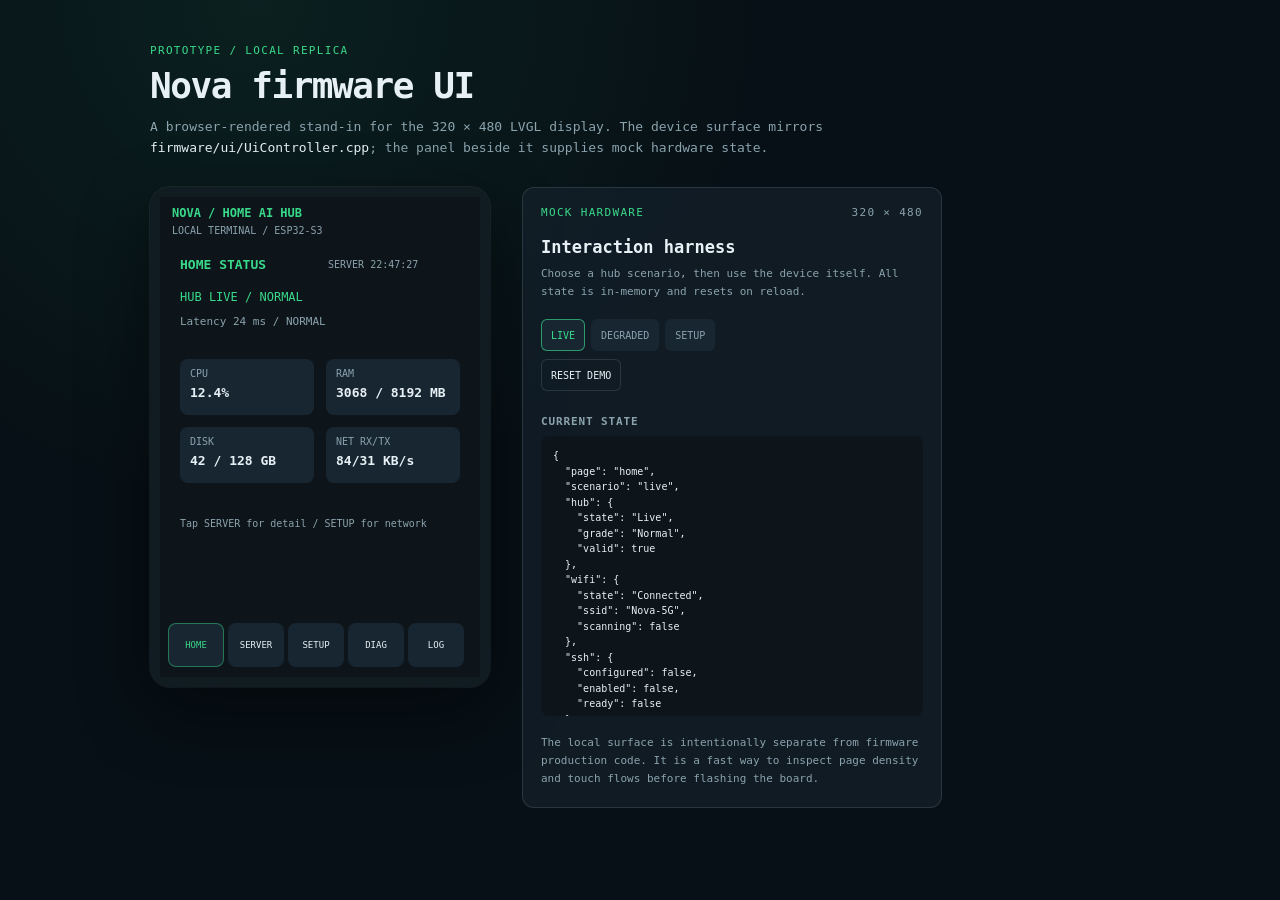
==== tools/ui-preview/index.html @ fe8a585c "feat: add local firmware UI replica" ====
<!doctype html>
<html lang="en">
  <head>
    <meta charset="utf-8" />
    <meta name="viewport" content="width=device-width, initial-scale=1" />
    <title>Nova firmware UI replica</title>
    <link rel="stylesheet" href="styles.css" />
  </head>
  <body>
    <main class="prototype-shell">
      <header class="prototype-header">
        <p class="prototype-kicker">PROTOTYPE / LOCAL REPLICA</p>
        <h1>Nova firmware UI</h1>
        <p>
          A browser-rendered stand-in for the 320 × 480 LVGL display. The device
          surface mirrors <code>firmware/ui/UiController.cpp</code>; the panel
          beside it supplies mock hardware state.
        </p>
      </header>

      <div class="workspace">
        <section class="device-frame" aria-label="Nova 320 by 480 display">
          <div class="device-screen" id="device-screen">
            <div class="app-title">NOVA  /  HOME AI HUB</div>
            <div class="app-subtitle">LOCAL TERMINAL  /  ESP32-S3</div>

            <main class="content">
              <section class="page is-active" data-page="home">
                <h2 class="page-title">HOME STATUS</h2>
                <p class="server-time" id="home-clock">SERVER --</p>
                <p class="status-line" id="home-state">HUB LIVE / NORMAL</p>
                <p class="muted home-latency" id="home-latency">
                  Latency 24 ms  /  NORMAL
                </p>
                <div class="metric-grid">
                  <div class="metric-tile">
                    <span>CPU</span>
                    <strong id="home-cpu">12.4%</strong>
                  </div>
                  <div class="metric-tile">
                    <span>RAM</span>
                    <strong id="home-memory">3068/8192 MB</strong>
                  </div>
                  <div class="metric-tile">
                    <span>DISK</span>
                    <strong id="home-disk">42/128 GB</strong>
                  </div>
                  <div class="metric-tile">
                    <span>NET RX/TX</span>
                    <strong id="home-network">84/31 KB/s</strong>
                  </div>
                </div>
                <p class="muted home-hint">Tap SERVER for detail  /  SETUP for network</p>
              </section>

              <section class="page" data-page="server">
                <h2 class="page-title">SERVER DETAIL</h2>
                <pre class="server-status" id="server-status"></pre>
                <pre class="server-metrics" id="server-metrics"></pre>
              </section>

              <section class="page" data-page="setup">
                <h2 class="page-title">TERMINAL SETUP</h2>
                <pre class="setup-status" id="setup-status"></pre>
                <p class="muted setup-hint">
                  Hub registration and metrics connection<br />
                  start automatically when Wi-Fi is ready.
                </p>
                <button class="screen-button setup-button wifi-button" id="setup-wifi">
                  WI-FI
                </button>
                <button class="screen-button setup-button ssh-button" id="setup-ssh">
                  SSH
                </button>
              </section>

              <section class="page" data-page="diagnostics">
                <h2 class="page-title">DIAGNOSTICS</h2>
                <pre class="diagnostics-status" id="diagnostics-status"></pre>
              </section>

              <section class="page" data-page="wifi">
                <h2 class="page-title">WI-FI SETUP</h2>
                <button class="screen-button small-button back-button" id="wifi-back">
                  BACK
                </button>
                <pre class="wifi-status" id="wifi-status"></pre>
                <button class="screen-button small-button scan-button" id="wifi-scan">
                  SCAN
                </button>
                <div class="wifi-list" id="wifi-list" aria-label="Wi-Fi networks"></div>
                <label class="password-row is-hidden" id="wifi-password-row">
                  <span class="sr-only">Wi-Fi password</span>
                  <input id="wifi-password" type="password" placeholder="Wi-Fi password" />
                </label>
              </section>

              <section class="page" data-page="ssh">
                <h2 class="page-title">SSH DIAGNOSTICS</h2>
                <button class="screen-button small-button back-button" id="ssh-back">
                  BACK
                </button>
                <pre class="ssh-status" id="ssh-status"></pre>
                <button class="screen-button small-button ssh-action-button" id="ssh-action">
                  SET UP
                </button>
                <p class="ssh-instructions" id="ssh-instructions">
                  LAN-only diagnostics.<br />
                  The server exposes status commands,<br />
                  not an operating-system shell.
                </p>
                <label class="password-row is-hidden" id="ssh-password-row">
                  <span class="sr-only">SSH password</span>
                  <input id="ssh-password" type="password" placeholder="SSH password" />
                </label>
              </section>

              <section class="page" data-page="logs">
                <h2 class="page-title">LIVE DEBUG LOG</h2>
                <pre class="log-text" id="log-text"></pre>
              </section>
            </main>

            <nav class="bottom-nav" id="bottom-nav" aria-label="Firmware pages">
              <button class="nav-button is-active" data-target="home">HOME</button>
              <button class="nav-button" data-target="server">SERVER</button>
              <button class="nav-button" data-target="setup">SETUP</button>
              <button class="nav-button" data-target="diagnostics">DIAG</button>
              <button class="nav-button" data-target="logs">LOG</button>
            </nav>

            <section class="keyboard-overlay is-hidden" id="keyboard-overlay">
              <p class="keyboard-caption" id="keyboard-caption">PASSWORD</p>
              <div class="keyboard-keys" id="keyboard-keys"></div>
              <div class="keyboard-actions">
                <button class="keyboard-action" data-key-action="cancel">CANCEL</button>
                <button class="keyboard-action ready" data-key-action="ready">READY</button>
              </div>
            </section>
          </div>
        </section>

        <aside class="prototype-controls">
          <div class="control-header">
            <span class="control-tag">MOCK HARDWARE</span>
            <span class="control-size">320 × 480</span>
          </div>
          <h2>Interaction harness</h2>
          <p class="muted">
            Choose a hub scenario, then use the device itself. All state is
            in-memory and resets on reload.
          </p>
          <div class="scenario-controls" aria-label="Mock hub scenario">
            <button class="scenario-button is-selected" data-scenario="live">
              LIVE
            </button>
            <button class="scenario-button" data-scenario="degraded">
              DEGRADED
            </button>
            <button class="scenario-button" data-scenario="setup">
              SETUP
            </button>
          </div>
          <button class="reset-button" id="reset-demo">RESET DEMO</button>
          <h3>Current state</h3>
          <pre class="state-readout" id="state-readout"></pre>
          <p class="control-note">
            The local surface is intentionally separate from firmware
            production code. It is a fast way to inspect page density and
            touch flows before flashing the board.
          </p>
        </aside>
      </div>
    </main>

    <script src="app.js"></script>
  </body>
</html>
---- tools/ui-preview/styles.css ----
:root {
  --background: #0d141a;
  --panel: #182632;
  --accent: #39d98a;
  --text: #e7f1f5;
  --muted: #8ba3ad;
  --warning: #f2c14e;
  --error: #ff6b6b;
  --outer-background: #071016;
  --line: rgba(139, 163, 173, 0.2);
  --display-width: 320px;
  --display-height: 480px;
}

* {
  box-sizing: border-box;
}

html {
  min-height: 100%;
  background: var(--outer-background);
}

body {
  min-width: 340px;
  min-height: 100vh;
  margin: 0;
  color: var(--text);
  background:
    radial-gradient(circle at 20% 0%, rgba(57, 217, 138, 0.08), transparent 32rem),
    var(--outer-background);
  font-family: ui-monospace, SFMono-Regular, Menlo, Monaco, Consolas, monospace;
}

button,
input {
  font: inherit;
}

button {
  cursor: pointer;
}

.prototype-shell {
  width: min(980px, calc(100% - 40px));
  margin: 0 auto;
  padding: 44px 0 56px;
}

.prototype-header {
  max-width: 760px;
  margin-bottom: 28px;
}

.prototype-kicker,
.control-tag,
.control-size {
  margin: 0;
  color: var(--accent);
  font-size: 11px;
  letter-spacing: 0.12em;
  text-transform: uppercase;
}

.prototype-header h1 {
  margin: 8px 0 10px;
  font-size: clamp(24px, 4vw, 36px);
  letter-spacing: -0.04em;
}

.prototype-header p:last-child {
  max-width: 680px;
  margin: 0;
  color: var(--muted);
  font-size: 13px;
  line-height: 1.65;
}

code {
  color: var(--text);
}

.workspace {
  display: flex;
  align-items: flex-start;
  gap: 32px;
}

.device-frame {
  flex: 0 0 calc(var(--display-width) + 20px);
  width: calc(var(--display-width) + 20px);
  height: calc(var(--display-height) + 20px);
  padding: 0;
  border: 10px solid #111c22;
  border-radius: 20px;
  background: #111c22;
  box-shadow:
    0 24px 70px rgba(0, 0, 0, 0.45),
    0 0 0 1px rgba(231, 241, 245, 0.08);
}

.device-screen {
  position: relative;
  width: var(--display-width);
  height: var(--display-height);
  overflow: hidden;
  color: var(--text);
  background: var(--background);
  font-size: 12px;
  line-height: 1.35;
}

.app-title,
.app-subtitle {
  position: absolute;
  left: 12px;
  z-index: 2;
  white-space: nowrap;
}

.app-title {
  top: 8px;
  color: var(--accent);
  font-size: 12px;
  font-weight: 700;
}

.app-subtitle {
  top: 27px;
  color: var(--muted);
  font-size: 10px;
}

.content {
  position: absolute;
  top: 50px;
  left: 8px;
  width: 304px;
  height: 364px;
  overflow: hidden;
  background: var(--background);
}

.page {
  position: absolute;
  inset: 0;
  display: none;
  overflow: hidden;
  padding: 0;
  background: var(--background);
}

.page.is-active {
  display: block;
}

.page-title {
  position: absolute;
  top: 10px;
  left: 12px;
  margin: 0;
  color: var(--accent);
  font-size: 13px;
  line-height: 16px;
}

.server-time {
  position: absolute;
  top: 10px;
  left: 160px;
  margin: 0;
  color: var(--muted);
  font-size: 10px;
  line-height: 16px;
}

.status-line {
  position: absolute;
  top: 42px;
  left: 12px;
  margin: 0;
  color: var(--accent);
  font-size: 12px;
}

.muted {
  color: var(--muted);
}

.home-latency {
  position: absolute;
  top: 68px;
  left: 12px;
  margin: 0;
  font-size: 11px;
}

.metric-grid {
  position: absolute;
  top: 112px;
  left: 12px;
  display: grid;
  width: 280px;
  grid-template-columns: 134px 134px;
  grid-auto-rows: 56px;
  gap: 12px;
}

.metric-tile {
  padding: 8px 10px;
  overflow: hidden;
  border-radius: 8px;
  color: var(--text);
  background: var(--panel);
}

.metric-tile span {
  display: block;
  color: var(--muted);
  font-size: 10px;
}

.metric-tile strong {
  display: block;
  margin-top: 4px;
  color: var(--text);
  font-size: 13px;
  font-weight: 600;
  white-space: nowrap;
}

.home-hint {
  position: absolute;
  top: 270px;
  left: 12px;
  margin: 0;
  font-size: 10px;
}

pre {
  margin: 0;
  color: var(--text);
  font-family: inherit;
  font-size: 11px;
  line-height: 1.55;
  white-space: pre-wrap;
}

.server-status {
  position: absolute;
  top: 42px;
  left: 12px;
  width: 280px;
}

.server-metrics {
  position: absolute;
  top: 132px;
  left: 12px;
  width: 280px;
  max-height: 222px;
  overflow: auto;
}

.setup-status {
  position: absolute;
  top: 40px;
  left: 12px;
  width: 280px;
  color: var(--text);
}

.setup-hint {
  position: absolute;
  top: 92px;
  left: 12px;
  margin: 0;
  font-size: 10px;
  line-height: 1.65;
}

.screen-button,
.nav-button,
.keyboard-action,
.scenario-button,
.reset-button {
  border: 0;
  color: var(--text);
  background: var(--panel);
}

.screen-button:hover,
.nav-button:hover,
.keyboard-action:hover,
.scenario-button:hover,
.reset-button:hover {
  filter: brightness(1.2);
}

.screen-button:focus-visible,
.nav-button:focus-visible,
.keyboard-action:focus-visible,
.scenario-button:focus-visible,
.reset-button:focus-visible,
input:focus-visible {
  outline: 2px solid var(--accent);
  outline-offset: 2px;
}

.screen-button {
  border-radius: 8px;
}

.setup-button {
  position: absolute;
  top: 154px;
  width: 136px;
  height: 38px;
  font-size: 11px;
}

.wifi-button {
  left: 12px;
}

.ssh-button {
  left: 156px;
}

.diagnostics-status {
  position: absolute;
  top: 42px;
  left: 12px;
  width: 280px;
  color: var(--text);
}

.small-button {
  position: absolute;
  height: 34px;
  font-size: 10px;
}

.back-button {
  top: 8px;
  left: 220px;
  width: 72px;
}

.wifi-status,
.ssh-status {
  position: absolute;
  top: 48px;
  left: 12px;
  width: 190px;
  color: var(--text);
}

.scan-button,
.ssh-action-button {
  top: 50px;
  left: 210px;
  width: 82px;
}

.wifi-list {
  position: absolute;
  top: 92px;
  left: 12px;
  width: 280px;
  height: 238px;
  overflow: auto;
  padding: 0;
  border-radius: 8px;
  background: var(--panel);
}

.wifi-network {
  display: block;
  width: 100%;
  min-height: 35px;
  padding: 9px 10px;
  border: 0;
  border-bottom: 1px solid var(--line);
  color: var(--text);
  text-align: left;
  background: transparent;
  font-size: 10px;
}

.wifi-network:last-child {
  border-bottom: 0;
}

.wifi-network:hover,
.wifi-network:focus-visible {
  color: var(--accent);
  background: rgba(57, 217, 138, 0.08);
}

.password-row {
  position: absolute;
  top: 44px;
  left: 12px;
  width: 280px;
  height: 42px;
}

.password-row input {
  width: 100%;
  height: 42px;
  padding: 0 10px;
  border: 1px solid var(--line);
  border-radius: 8px;
  color: var(--text);
  background: var(--panel);
  outline: 0;
  font-size: 11px;
}

.password-row input::placeholder {
  color: var(--muted);
}

.ssh-instructions {
  position: absolute;
  top: 112px;
  left: 12px;
  margin: 0;
  color: var(--text);
  font-size: 11px;
  line-height: 1.65;
}

.log-text {
  position: absolute;
  top: 48px;
  left: 12px;
  width: 280px;
  height: 300px;
  overflow: auto;
  padding: 10px;
  border-radius: 8px;
  color: var(--text);
  background: var(--panel);
  font-size: 9px;
  line-height: 1.6;
}

.bottom-nav {
  position: absolute;
  top: 426px;
  left: 8px;
  display: flex;
  gap: 4px;
  width: 304px;
  height: 44px;
}

.nav-button {
  width: 56px;
  height: 44px;
  border-radius: 8px;
  font-size: 9px;
}

.nav-button.is-active {
  color: var(--accent);
  box-shadow: inset 0 0 0 1px rgba(57, 217, 138, 0.45);
}

.keyboard-overlay {
  position: absolute;
  top: 216px;
  left: 8px;
  z-index: 10;
  width: 304px;
  height: 254px;
  padding: 7px 8px 8px;
  border-radius: 8px;
  background: #132029;
  box-shadow: 0 -8px 20px rgba(0, 0, 0, 0.2);
}

.keyboard-caption {
  height: 18px;
  margin: 0;
  color: var(--muted);
  font-size: 9px;
  line-height: 18px;
  text-align: center;
}

.keyboard-keys {
  display: flex;
  flex-direction: column;
  gap: 5px;
}

.keyboard-row {
  display: flex;
  gap: 4px;
  height: 37px;
}

.keyboard-key {
  flex: 1 1 0;
  min-width: 0;
  border: 0;
  border-radius: 5px;
  color: var(--text);
  background: var(--panel);
  font-size: 11px;
}

.keyboard-key.wide {
  flex: 1.5 1 0;
}

.keyboard-key.space {
  flex: 5 1 0;
}

.keyboard-actions {
  display: flex;
  gap: 6px;
  height: 31px;
  margin-top: 6px;
}

.keyboard-action {
  flex: 1;
  border-radius: 6px;
  color: var(--muted);
  font-size: 9px;
}

.keyboard-action.ready {
  color: var(--accent);
}

.prototype-controls {
  flex: 1 1 300px;
  max-width: 420px;
  padding: 18px;
  border: 1px solid var(--line);
  border-radius: 12px;
  background: rgba(24, 38, 50, 0.55);
}

.control-header {
  display: flex;
  justify-content: space-between;
  gap: 12px;
}

.control-size {
  color: var(--muted);
}

.prototype-controls h2 {
  margin: 18px 0 8px;
  font-size: 17px;
}

.prototype-controls h3 {
  margin: 24px 0 8px;
  color: var(--muted);
  font-size: 11px;
  letter-spacing: 0.08em;
  text-transform: uppercase;
}

.prototype-controls > p {
  margin: 0;
  font-size: 11px;
  line-height: 1.65;
}

.scenario-controls {
  display: flex;
  gap: 6px;
  margin-top: 18px;
}

.scenario-button,
.reset-button {
  min-height: 32px;
  padding: 0 10px;
  border-radius: 6px;
  color: var(--muted);
  font-size: 10px;
}

.scenario-button.is-selected {
  color: var(--accent);
  box-shadow: inset 0 0 0 1px rgba(57, 217, 138, 0.65);
}

.reset-button {
  margin-top: 8px;
  color: var(--text);
  background: transparent;
  box-shadow: inset 0 0 0 1px var(--line);
}

.state-readout {
  max-height: 280px;
  overflow: auto;
  padding: 12px;
  border-radius: 8px;
  color: var(--text);
  background: rgba(13, 20, 26, 0.8);
  font-size: 10px;
  line-height: 1.55;
}

.control-note {
  margin-top: 18px !important;
  color: var(--muted);
}

.tone-good {
  color: var(--accent) !important;
}

.tone-warning {
  color: var(--warning) !important;
}

.tone-error {
  color: var(--error) !important;
}

.tone-muted {
  color: var(--muted) !important;
}

.is-hidden {
  display: none !important;
}

.sr-only {
  position: absolute;
  width: 1px;
  height: 1px;
  padding: 0;
  overflow: hidden;
  clip: rect(0, 0, 0, 0);
  white-space: nowrap;
  border: 0;
}

@media (max-width: 760px) {
  .prototype-shell {
    width: 320px;
    padding-top: 28px;
  }

  .prototype-header {
    width: 320px;
  }

  .workspace {
    flex-direction: column;
  }

  .prototype-controls {
    width: 320px;
  }
}
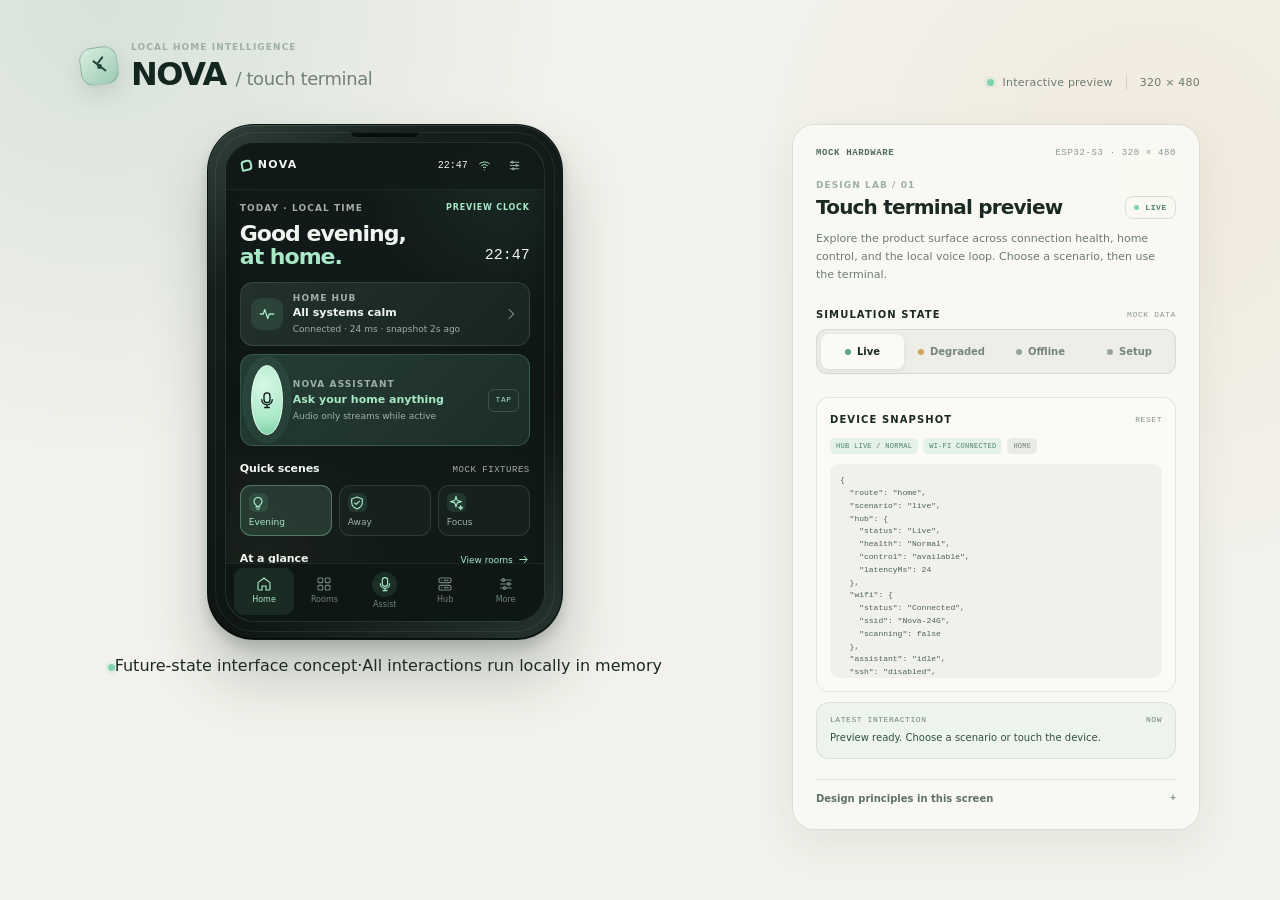
==== commit 53dd33d5: "feat(ui-preview): redesign Nova home intelligence surface" ====
--- a/tools/ui-preview/index.html
+++ b/tools/ui-preview/index.html
@@ -3,176 +3,410 @@
   <head>
     <meta charset="utf-8" />
     <meta name="viewport" content="width=device-width, initial-scale=1" />
-    <title>Nova firmware UI replica</title>
+    <meta
+      name="description"
+      content="A polished, dependency-free preview of the Nova local home intelligence terminal."
+    />
+    <title>NOVA — local home intelligence</title>
     <link rel="stylesheet" href="styles.css" />
   </head>
   <body>
-    <main class="prototype-shell">
-      <header class="prototype-header">
-        <p class="prototype-kicker">PROTOTYPE / LOCAL REPLICA</p>
-        <h1>Nova firmware UI</h1>
-        <p>
-          A browser-rendered stand-in for the 320 × 480 LVGL display. The device
-          surface mirrors <code>firmware/ui/UiController.cpp</code>; the panel
-          beside it supplies mock hardware state.
-        </p>
+    <svg class="icon-sprite" aria-hidden="true">
+      <symbol id="icon-home" viewBox="0 0 24 24">
+        <path d="m3 10 9-7 9 7v10a1 1 0 0 1-1 1h-5v-6H9v6H4a1 1 0 0 1-1-1V10Z" />
+      </symbol>
+      <symbol id="icon-grid" viewBox="0 0 24 24">
+        <rect x="3" y="3" width="7" height="7" rx="1.5" />
+        <rect x="14" y="3" width="7" height="7" rx="1.5" />
+        <rect x="3" y="14" width="7" height="7" rx="1.5" />
+        <rect x="14" y="14" width="7" height="7" rx="1.5" />
+      </symbol>
+      <symbol id="icon-spark" viewBox="0 0 24 24">
+        <path d="m12 2 1.8 6.2L20 10l-6.2 1.8L12 18l-1.8-6.2L4 10l6.2-1.8L12 2Z" />
+        <path d="m19 16 .8 2.2L22 19l-2.2.8L19 22l-.8-2.2L16 19l2.2-.8L19 16Z" />
+      </symbol>
+      <symbol id="icon-server" viewBox="0 0 24 24">
+        <rect x="3" y="3" width="18" height="7" rx="2" />
+        <rect x="3" y="14" width="18" height="7" rx="2" />
+        <path d="M7 6.5h.01M7 17.5h.01M11 6.5h6M11 17.5h6" />
+      </symbol>
+      <symbol id="icon-sliders" viewBox="0 0 24 24">
+        <path d="M4 6h16M4 12h16M4 18h16" />
+        <circle cx="8" cy="6" r="2" />
+        <circle cx="16" cy="12" r="2" />
+        <circle cx="10" cy="18" r="2" />
+      </symbol>
+      <symbol id="icon-mic" viewBox="0 0 24 24">
+        <rect x="8" y="2.5" width="8" height="13" rx="4" />
+        <path d="M5 11.5a7 7 0 0 0 14 0M12 18.5V22M9 22h6" />
+      </symbol>
+      <symbol id="icon-wifi" viewBox="0 0 24 24">
+        <path d="M3 8.5a14 14 0 0 1 18 0M6.5 12a8.5 8.5 0 0 1 11 0M10 15.5a3.3 3.3 0 0 1 4 0M12 20h.01" />
+      </symbol>
+      <symbol id="icon-arrow" viewBox="0 0 24 24">
+        <path d="M5 12h13M13 6l6 6-6 6" />
+      </symbol>
+      <symbol id="icon-chevron" viewBox="0 0 24 24">
+        <path d="m9 5 7 7-7 7" />
+      </symbol>
+      <symbol id="icon-arrow-left" viewBox="0 0 24 24">
+        <path d="M19 12H5M11 18l-6-6 6-6" />
+      </symbol>
+      <symbol id="icon-check" viewBox="0 0 24 24">
+        <path d="m5 12 4 4L19 6" />
+      </symbol>
+      <symbol id="icon-lock" viewBox="0 0 24 24">
+        <rect x="4" y="10" width="16" height="11" rx="2" />
+        <path d="M8 10V7a4 4 0 0 1 8 0v3" />
+      </symbol>
+      <symbol id="icon-terminal" viewBox="0 0 24 24">
+        <rect x="3" y="4" width="18" height="16" rx="2" />
+        <path d="m7 9 3 3-3 3M13 15h4" />
+      </symbol>
+      <symbol id="icon-activity" viewBox="0 0 24 24">
+        <path d="M3 12h4l2-6 4 12 2-6h6" />
+      </symbol>
+      <symbol id="icon-light" viewBox="0 0 24 24">
+        <path d="M9 18h6M10 21h4M8.5 14.5a6 6 0 1 1 7 0c-1 .7-1.5 1.6-1.5 2.5h-4c0-.9-.5-1.8-1.5-2.5Z" />
+      </symbol>
+      <symbol id="icon-thermo" viewBox="0 0 24 24">
+        <path d="M14 14.5V5a2 2 0 1 0-4 0v9.5a5 5 0 1 0 4 0Z" />
+        <path d="M12 12v5" />
+      </symbol>
+      <symbol id="icon-shield" viewBox="0 0 24 24">
+        <path d="M12 3 20 6v5c0 5-3.2 8.2-8 10-4.8-1.8-8-5-8-10V6l8-3Z" />
+        <path d="m8.5 12 2.2 2.2 4.8-4.8" />
+      </symbol>
+      <symbol id="icon-clock" viewBox="0 0 24 24">
+        <circle cx="12" cy="12" r="8.5" />
+        <path d="M12 7v5l3 2" />
+      </symbol>
+      <symbol id="icon-log" viewBox="0 0 24 24">
+        <path d="M5 4h14v16H5zM8 8h8M8 12h8M8 16h5" />
+      </symbol>
+    </svg>
+
+    <main class="app-shell">
+      <header class="studio-header">
+        <div class="brand-lockup">
+          <span class="brand-mark" aria-hidden="true"><span></span></span>
+          <div>
+            <p class="eyebrow">LOCAL HOME INTELLIGENCE</p>
+            <h1>NOVA <span>/ touch terminal</span></h1>
+          </div>
+        </div>
+        <div class="header-meta" aria-label="Preview metadata">
+          <span class="status-dot is-live"></span>
+          <span>Interactive preview</span>
+          <span class="header-divider" aria-hidden="true"></span>
+          <span>320 × 480</span>
+        </div>
       </header>
 
-      <div class="workspace">
-        <section class="device-frame" aria-label="Nova 320 by 480 display">
-          <div class="device-screen" id="device-screen">
-            <div class="app-title">NOVA  /  HOME AI HUB</div>
-            <div class="app-subtitle">LOCAL TERMINAL  /  ESP32-S3</div>
-
-            <main class="content">
-              <section class="page is-active" data-page="home">
-                <h2 class="page-title">HOME STATUS</h2>
-                <p class="server-time" id="home-clock">SERVER --</p>
-                <p class="status-line" id="home-state">HUB LIVE / NORMAL</p>
-                <p class="muted home-latency" id="home-latency">
-                  Latency 24 ms  /  NORMAL
-                </p>
-                <div class="metric-grid">
-                  <div class="metric-tile">
-                    <span>CPU</span>
-                    <strong id="home-cpu">12.4%</strong>
-                  </div>
-                  <div class="metric-tile">
-                    <span>RAM</span>
-                    <strong id="home-memory">3068/8192 MB</strong>
-                  </div>
-                  <div class="metric-tile">
-                    <span>DISK</span>
-                    <strong id="home-disk">42/128 GB</strong>
-                  </div>
-                  <div class="metric-tile">
-                    <span>NET RX/TX</span>
-                    <strong id="home-network">84/31 KB/s</strong>
-                  </div>
+      <div class="studio-layout">
+        <section class="device-stage" aria-label="Nova 320 by 480 display preview">
+          <div class="device-frame">
+            <div class="device-sensor" aria-hidden="true"></div>
+            <div class="device-screen" id="device-screen">
+              <header class="screen-statusbar">
+                <button
+                  class="screen-brand"
+                  type="button"
+                  data-target="home"
+                  aria-label="Go to Nova home"
+                >
+                  <span class="screen-brand-mark" aria-hidden="true"></span>
+                  <span>NOVA</span>
+                </button>
+                <div class="screen-utilities">
+                  <span class="screen-time" id="screen-time">19:30</span>
+                  <span class="screen-wifi" id="screen-wifi" aria-label="Wi-Fi connected">
+                    <svg class="icon icon-xs" aria-hidden="true"><use href="#icon-wifi"></use></svg>
+                  </span>
+                  <button
+                    class="screen-icon-button"
+                    type="button"
+                    data-target="more"
+                    aria-label="Open settings and diagnostics"
+                  >
+                    <svg class="icon icon-xs" aria-hidden="true"><use href="#icon-sliders"></use></svg>
+                  </button>
                 </div>
-                <p class="muted home-hint">Tap SERVER for detail  /  SETUP for network</p>
+              </header>
+
+              <div class="device-content" id="device-content">
+                <section class="screen-page is-active" data-page="home" aria-labelledby="home-title">
+                  <div class="page-scroll home-page">
+                    <div class="home-date-row">
+                      <span class="eyebrow">TODAY · LOCAL TIME</span>
+                      <span class="sync-label" id="home-sync">PREVIEW CLOCK</span>
+                    </div>
+                    <div class="home-heading">
+                      <h2 id="home-title">Good evening,<br /><span>at home.</span></h2>
+                      <span class="home-clock" id="home-clock">19:30</span>
+                    </div>
+
+                    <button class="hub-status-card" type="button" data-target="hub">
+                      <span class="health-icon" id="home-health-icon">
+                        <svg class="icon" aria-hidden="true"><use href="#icon-activity"></use></svg>
+                      </span>
+                      <span class="hub-status-copy">
+                        <span class="eyebrow">HOME HUB</span>
+                        <strong id="home-state">All systems calm</strong>
+                        <span id="home-latency">Connected · 24 ms round trip</span>
+                      </span>
+                      <svg class="icon icon-sm card-chevron" aria-hidden="true"><use href="#icon-chevron"></use></svg>
+                    </button>
+
+                    <button class="assistant-card" id="home-assistant" type="button" data-target="assistant">
+                      <span class="assistant-orb mini-orb" aria-hidden="true">
+                        <svg class="icon" aria-hidden="true"><use href="#icon-mic"></use></svg>
+                      </span>
+                      <span class="assistant-card-copy">
+                        <span class="eyebrow">NOVA ASSISTANT</span>
+                        <strong>Ask your home anything</strong>
+                        <span>Audio only streams while active</span>
+                      </span>
+                      <span class="hold-hint">TAP</span>
+                    </button>
+
+                    <div class="section-heading">
+                      <h3>Quick scenes</h3>
+                      <span class="section-meta">MOCK FIXTURES</span>
+                    </div>
+                    <div class="scene-row" id="scene-row">
+                      <button class="scene-chip is-active" type="button" data-scene="evening">
+                        <span class="scene-chip-icon"><svg class="icon icon-sm" aria-hidden="true"><use href="#icon-light"></use></svg></span>
+                        <span>Evening</span>
+                      </button>
+                      <button class="scene-chip" type="button" data-scene="away">
+                        <span class="scene-chip-icon"><svg class="icon icon-sm" aria-hidden="true"><use href="#icon-shield"></use></svg></span>
+                        <span>Away</span>
+                      </button>
+                      <button class="scene-chip" type="button" data-scene="focus">
+                        <span class="scene-chip-icon"><svg class="icon icon-sm" aria-hidden="true"><use href="#icon-spark"></use></svg></span>
+                        <span>Focus</span>
+                      </button>
+                    </div>
+
+                    <div class="section-heading glance-heading">
+                      <h3>At a glance</h3>
+                      <button class="text-action" type="button" data-target="rooms">View rooms <svg class="icon icon-xs" aria-hidden="true"><use href="#icon-arrow"></use></svg></button>
+                    </div>
+                    <div class="glance-grid">
+                      <div class="glance-card">
+                        <span class="glance-icon"><svg class="icon icon-sm" aria-hidden="true"><use href="#icon-light"></use></svg></span>
+                        <span class="eyebrow">LIGHTS</span>
+                        <strong id="summary-lights">3 on</strong>
+                      </div>
+                      <div class="glance-card">
+                        <span class="glance-icon warm"><svg class="icon icon-sm" aria-hidden="true"><use href="#icon-thermo"></use></svg></span>
+                        <span class="eyebrow">INDOORS</span>
+                        <strong id="summary-temp">21° · calm</strong>
+                      </div>
+                      <div class="glance-card wide-glance">
+                        <span class="glance-icon lavender"><svg class="icon icon-sm" aria-hidden="true"><use href="#icon-grid"></use></svg></span>
+                        <span class="eyebrow">DEVICES</span>
+                        <strong id="summary-devices">8 online · 0 attention</strong>
+                      </div>
+                    </div>
+                  </div>
+                </section>
+
+                <section class="screen-page" data-page="rooms" aria-labelledby="rooms-title">
+                  <div class="page-scroll">
+                    <div class="page-heading">
+                      <div>
+                        <p class="eyebrow">MOCK HOME CONTROL</p>
+                        <h2 id="rooms-title">Rooms</h2>
+                      </div>
+                      <span class="count-badge" id="room-count">4</span>
+                    </div>
+                    <p class="page-intro">Everything important, one calm tap away.</p>
+                    <div class="room-grid" id="room-grid"></div>
+                    <div class="safe-note"><svg class="icon icon-xs" aria-hidden="true"><use href="#icon-shield"></use></svg><span>Only approved, low-risk actions are available here.</span></div>
+                  </div>
+                </section>
+
+                <section class="screen-page" data-page="room-detail" aria-labelledby="room-detail-title">
+                  <div class="page-scroll">
+                    <button class="back-link" type="button" data-target="rooms"><svg class="icon icon-xs" aria-hidden="true"><use href="#icon-arrow-left"></use></svg> Rooms</button>
+                    <div class="page-heading room-detail-heading">
+                      <div>
+                        <p class="eyebrow" id="room-detail-kicker">ROOM</p>
+                        <h2 id="room-detail-title">Living room</h2>
+                      </div>
+                      <span class="room-temperature" id="room-detail-temp">21°</span>
+                    </div>
+                    <p class="page-intro" id="room-detail-summary">A few gentle adjustments for the evening.</p>
+                    <div class="device-list" id="device-list"></div>
+                    <button class="outline-action" type="button" data-target="rooms">Done <svg class="icon icon-xs" aria-hidden="true"><use href="#icon-check"></use></svg></button>
+                  </div>
+                </section>
+
+                <section class="screen-page" data-page="assistant" aria-labelledby="assistant-title">
+                  <div class="page-scroll assistant-page">
+                    <div class="page-heading">
+                      <div>
+                        <p class="eyebrow">LOCAL VOICE CONCEPT</p>
+                        <h2 id="assistant-title">Nova, listen.</h2>
+                      </div>
+                      <span class="privacy-badge"><svg class="icon icon-xs" aria-hidden="true"><use href="#icon-lock"></use></svg> LAN-FIRST</span>
+                    </div>
+                    <div class="assistant-stage">
+                      <span class="assistant-ring ring-one"></span>
+                      <span class="assistant-ring ring-two"></span>
+                      <button class="assistant-orb" id="assistant-orb" type="button" aria-pressed="false" aria-label="Start listening">
+                        <svg class="icon icon-lg" aria-hidden="true"><use href="#icon-mic"></use></svg>
+                      </button>
+                      <span class="assistant-state" id="assistant-state">READY TO HELP</span>
+                    </div>
+                    <p class="assistant-caption" id="assistant-caption">Tap once, speak naturally, then tap when you are done.</p>
+                    <div class="conversation-card" aria-live="polite">
+                      <div class="conversation-label"><span>MOCK SESSION</span><span id="assistant-session-state">IDLE</span></div>
+                      <p class="transcript" id="assistant-transcript">“Turn on the living room lights.”</p>
+                      <p class="assistant-response" id="assistant-response">Try: “Set a quiet scene for the evening.”</p>
+                    </div>
+                    <button class="primary-action" id="assistant-action" type="button">START LISTENING <svg class="icon icon-xs" aria-hidden="true"><use href="#icon-mic"></use></svg></button>
+                    <p class="privacy-copy"><svg class="icon icon-xs" aria-hidden="true"><use href="#icon-shield"></use></svg> Preview policy · raw audio is not retained by default. The microphone is active only during this session.</p>
+                  </div>
+                </section>
+
+                <section class="screen-page" data-page="hub" aria-labelledby="hub-title">
+                  <div class="page-scroll">
+                    <div class="page-heading">
+                      <div>
+                        <p class="eyebrow">HOME SERVER</p>
+                        <h2 id="hub-title">Hub health</h2>
+                      </div>
+                      <button class="icon-button" type="button" data-target="logs" aria-label="Open hub logs"><svg class="icon icon-sm" aria-hidden="true"><use href="#icon-log"></use></svg></button>
+                    </div>
+                    <div class="health-summary" id="hub-health-summary">
+                      <div class="health-summary-top"><span class="health-pulse"></span><strong id="hub-health-grade">ALL SYSTEMS NORMAL</strong></div>
+                      <span id="hub-health-detail">Metrics current · 24 ms round trip</span>
+                    </div>
+                    <div class="service-list" id="service-list"></div>
+                    <div class="section-heading metrics-heading"><h3 id="hub-metrics-title">Live metrics</h3><span class="section-meta">60 SEC</span></div>
+                    <div class="metrics-grid">
+                      <div class="metric-card"><span class="eyebrow">CPU</span><strong id="hub-cpu">12.4%</strong><span class="sparkline" id="cpu-spark">▂▃▂▄▃▂▃</span></div>
+                      <div class="metric-card"><span class="eyebrow">MEMORY</span><strong id="hub-memory">37%</strong><span class="sparkline mint" id="memory-spark">▃▃▄▃▄▃▄</span></div>
+                      <div class="metric-card wide-metric"><span class="eyebrow">STORAGE</span><strong id="hub-disk">33%</strong><span class="metric-caption" id="hub-network">84 KB/s in · 31 KB/s out</span></div>
+                    </div>
+                    <div class="hub-footnote" id="hub-footnote"><svg class="icon icon-xs" aria-hidden="true"><use href="#icon-server"></use></svg> nova-hub.local · v0.4.0 · uptime 2d 03h</div>
+                  </div>
+                </section>
+
+                <section class="screen-page" data-page="more" aria-labelledby="more-title">
+                  <div class="page-scroll">
+                    <div class="page-heading">
+                      <div>
+                        <p class="eyebrow">TERMINAL</p>
+                        <h2 id="more-title">More</h2>
+                      </div>
+                      <span class="version-badge">v0.4.0</span>
+                    </div>
+                    <button class="setup-banner" id="more-setup-banner" type="button" data-target="wifi"><span class="banner-icon"><svg class="icon icon-sm" aria-hidden="true"><use href="#icon-shield"></use></svg></span><span><strong>Local by default</strong><small>Your home data stays on your network.</small></span><svg class="icon icon-xs banner-arrow" aria-hidden="true"><use href="#icon-chevron"></use></svg></button>
+                    <div class="more-grid">
+                      <button class="utility-card" type="button" data-target="diagnostics"><span class="utility-icon"><svg class="icon icon-sm" aria-hidden="true"><use href="#icon-activity"></use></svg></span><strong>Diagnostics</strong><small>Hardware health</small><svg class="icon icon-xs utility-arrow" aria-hidden="true"><use href="#icon-chevron"></use></svg></button>
+                      <button class="utility-card" type="button" data-target="wifi"><span class="utility-icon mint"><svg class="icon icon-sm" aria-hidden="true"><use href="#icon-wifi"></use></svg></span><strong>Network</strong><small id="more-wifi-label">Nova-24G · -47 dBm</small><svg class="icon icon-xs utility-arrow" aria-hidden="true"><use href="#icon-chevron"></use></svg></button>
+                      <button class="utility-card" type="button" data-target="ssh"><span class="utility-icon warm"><svg class="icon icon-sm" aria-hidden="true"><use href="#icon-terminal"></use></svg></span><strong>SSH tools</strong><small id="more-ssh-label">LAN diagnostics</small><svg class="icon icon-xs utility-arrow" aria-hidden="true"><use href="#icon-chevron"></use></svg></button>
+                      <button class="utility-card" type="button" data-target="logs"><span class="utility-icon lavender"><svg class="icon icon-sm" aria-hidden="true"><use href="#icon-log"></use></svg></span><strong>Live logs</strong><small id="more-log-label">6 events · local buffer</small><svg class="icon icon-xs utility-arrow" aria-hidden="true"><use href="#icon-chevron"></use></svg></button>
+                    </div>
+                    <div class="security-note"><span class="security-note-icon"><svg class="icon icon-sm" aria-hidden="true"><use href="#icon-lock"></use></svg></span><span><strong>Trust boundary</strong><small>The terminal has an audit identity, not a Home Assistant credential.</small></span></div>
+                  </div>
+                </section>
+
+                <section class="screen-page" data-page="diagnostics" aria-labelledby="diagnostics-title">
+                  <div class="page-scroll">
+                    <button class="back-link" type="button" data-target="more"><svg class="icon icon-xs" aria-hidden="true"><use href="#icon-arrow-left"></use></svg> More</button>
+                    <div class="page-heading"><div><p class="eyebrow">DEVICE HEALTH</p><h2 id="diagnostics-title">Diagnostics</h2></div><span class="status-badge good" id="diagnostics-grade">READY</span></div>
+                    <div class="diagnostic-list" id="diagnostic-list"></div>
+                    <div class="diagnostic-policy"><svg class="icon icon-xs" aria-hidden="true"><use href="#icon-shield"></use></svg><span>Read-only checks. No rails, RTC registers, or eFuses are changed.</span></div>
+                  </div>
+                </section>
+
+                <section class="screen-page" data-page="wifi" aria-labelledby="wifi-title">
+                  <div class="page-scroll">
+                    <button class="back-link" type="button" data-target="more"><svg class="icon icon-xs" aria-hidden="true"><use href="#icon-arrow-left"></use></svg> More</button>
+                    <div class="page-heading"><div><p class="eyebrow">CONNECTIVITY</p><h2 id="wifi-title">Network</h2></div><button class="small-outline-action" id="wifi-scan" type="button">SCAN</button></div>
+                    <div class="network-status-card"><span class="network-icon"><svg class="icon icon-sm" aria-hidden="true"><use href="#icon-wifi"></use></svg></span><span><span class="eyebrow">CURRENT NETWORK · 2.4 GHZ</span><strong id="wifi-current-ssid">Nova-24G</strong><small id="wifi-status">Connected · 192.168.29.18 · -47 dBm</small></span></div>
+                    <p class="list-label">AVAILABLE NETWORKS</p>
+                    <div class="wifi-list" id="wifi-list" aria-label="Wi-Fi networks"></div>
+                    <label class="password-row is-hidden" id="wifi-password-row"><span class="eyebrow">PASSWORD</span><input id="wifi-password" type="password" placeholder="Enter network password" autocomplete="off" /></label>
+                  </div>
+                </section>
+
+                <section class="screen-page" data-page="ssh" aria-labelledby="ssh-title">
+                  <div class="page-scroll">
+                    <button class="back-link" type="button" data-target="more"><svg class="icon icon-xs" aria-hidden="true"><use href="#icon-arrow-left"></use></svg> More</button>
+                    <div class="page-heading"><div><p class="eyebrow">LAN-ONLY DEVELOPMENT TOOLS</p><h2 id="ssh-title">SSH access</h2></div><span class="status-badge" id="ssh-badge">OFF</span></div>
+                    <div class="ssh-card"><span class="utility-icon warm"><svg class="icon icon-sm" aria-hidden="true"><use href="#icon-terminal"></use></svg></span><span><span class="eyebrow">FIXED USER</span><strong>nova</strong><small id="ssh-status">Not configured · diagnostics only</small></span></div>
+                    <button class="primary-action compact" id="ssh-action" type="button">CONFIGURE ACCESS <svg class="icon icon-xs" aria-hidden="true"><use href="#icon-arrow"></use></svg></button>
+                    <p class="ssh-instructions" id="ssh-instructions">Development-only LAN diagnostics expose status commands, logs, Wi-Fi information, and reboot. Production builds disable SSH and OTA; this is not an operating-system shell.</p>
+                    <label class="password-row is-hidden" id="ssh-password-row"><span class="eyebrow">SET PASSWORD</span><input id="ssh-password" type="password" placeholder="Create a LAN password" autocomplete="off" /></label>
+                    <div class="ssh-boundary"><svg class="icon icon-xs" aria-hidden="true"><use href="#icon-lock"></use></svg> Only available on the trusted local network.</div>
+                  </div>
+                </section>
+
+                <section class="screen-page" data-page="logs" aria-labelledby="logs-title">
+                  <div class="page-scroll">
+                    <button class="back-link" type="button" data-target="more"><svg class="icon icon-xs" aria-hidden="true"><use href="#icon-arrow-left"></use></svg> More</button>
+                    <div class="page-heading"><div><p class="eyebrow">LOCAL OBSERVABILITY</p><h2 id="logs-title">Live logs</h2></div><span class="status-badge good">LOCAL BUFFER</span></div>
+                    <div class="log-window" id="log-text" aria-live="polite"></div>
+                    <p class="log-footnote"><span class="status-dot is-live"></span> USB serial is a development mirror only.</p>
+                  </div>
+                </section>
+              </div>
+
+              <nav class="bottom-nav" id="bottom-nav" aria-label="Nova pages">
+                <button class="nav-button is-active" type="button" data-target="home"><svg class="icon icon-sm" aria-hidden="true"><use href="#icon-home"></use></svg><span>Home</span></button>
+                <button class="nav-button" type="button" data-target="rooms"><svg class="icon icon-sm" aria-hidden="true"><use href="#icon-grid"></use></svg><span>Rooms</span></button>
+                <button class="nav-button nav-assist" type="button" data-target="assistant"><span class="nav-assist-dot"><svg class="icon icon-sm" aria-hidden="true"><use href="#icon-mic"></use></svg></span><span>Assist</span></button>
+                <button class="nav-button" type="button" data-target="hub"><svg class="icon icon-sm" aria-hidden="true"><use href="#icon-server"></use></svg><span>Hub</span></button>
+                <button class="nav-button" type="button" data-target="more"><svg class="icon icon-sm" aria-hidden="true"><use href="#icon-sliders"></use></svg><span>More</span></button>
+              </nav>
+
+              <section class="keyboard-overlay is-hidden" id="keyboard-overlay" role="dialog" aria-modal="true" aria-hidden="true" aria-label="On-screen password keyboard" tabindex="-1">
+                <div class="keyboard-head"><span class="eyebrow" id="keyboard-caption">PASSWORD</span><button class="keyboard-cancel" type="button" data-key-action="cancel">CANCEL</button></div>
+                <div class="keyboard-keys" id="keyboard-keys"></div>
+                <div class="keyboard-actions"><button class="keyboard-action" type="button" data-key-action="clear">CLEAR</button><button class="keyboard-action ready" type="button" data-key-action="ready">DONE <svg class="icon icon-xs" aria-hidden="true"><use href="#icon-check"></use></svg></button></div>
               </section>
 
-              <section class="page" data-page="server">
-                <h2 class="page-title">SERVER DETAIL</h2>
-                <pre class="server-status" id="server-status"></pre>
-                <pre class="server-metrics" id="server-metrics"></pre>
-              </section>
-
-              <section class="page" data-page="setup">
-                <h2 class="page-title">TERMINAL SETUP</h2>
-                <pre class="setup-status" id="setup-status"></pre>
-                <p class="muted setup-hint">
-                  Hub registration and metrics connection<br />
-                  start automatically when Wi-Fi is ready.
-                </p>
-                <button class="screen-button setup-button wifi-button" id="setup-wifi">
-                  WI-FI
-                </button>
-                <button class="screen-button setup-button ssh-button" id="setup-ssh">
-                  SSH
-                </button>
-              </section>
-
-              <section class="page" data-page="diagnostics">
-                <h2 class="page-title">DIAGNOSTICS</h2>
-                <pre class="diagnostics-status" id="diagnostics-status"></pre>
-              </section>
-
-              <section class="page" data-page="wifi">
-                <h2 class="page-title">WI-FI SETUP</h2>
-                <button class="screen-button small-button back-button" id="wifi-back">
-                  BACK
-                </button>
-                <pre class="wifi-status" id="wifi-status"></pre>
-                <button class="screen-button small-button scan-button" id="wifi-scan">
-                  SCAN
-                </button>
-                <div class="wifi-list" id="wifi-list" aria-label="Wi-Fi networks"></div>
-                <label class="password-row is-hidden" id="wifi-password-row">
-                  <span class="sr-only">Wi-Fi password</span>
-                  <input id="wifi-password" type="password" placeholder="Wi-Fi password" />
-                </label>
-              </section>
-
-              <section class="page" data-page="ssh">
-                <h2 class="page-title">SSH DIAGNOSTICS</h2>
-                <button class="screen-button small-button back-button" id="ssh-back">
-                  BACK
-                </button>
-                <pre class="ssh-status" id="ssh-status"></pre>
-                <button class="screen-button small-button ssh-action-button" id="ssh-action">
-                  SET UP
-                </button>
-                <p class="ssh-instructions" id="ssh-instructions">
-                  LAN-only diagnostics.<br />
-                  The server exposes status commands,<br />
-                  not an operating-system shell.
-                </p>
-                <label class="password-row is-hidden" id="ssh-password-row">
-                  <span class="sr-only">SSH password</span>
-                  <input id="ssh-password" type="password" placeholder="SSH password" />
-                </label>
-              </section>
-
-              <section class="page" data-page="logs">
-                <h2 class="page-title">LIVE DEBUG LOG</h2>
-                <pre class="log-text" id="log-text"></pre>
-              </section>
-            </main>
-
-            <nav class="bottom-nav" id="bottom-nav" aria-label="Firmware pages">
-              <button class="nav-button is-active" data-target="home">HOME</button>
-              <button class="nav-button" data-target="server">SERVER</button>
-              <button class="nav-button" data-target="setup">SETUP</button>
-              <button class="nav-button" data-target="diagnostics">DIAG</button>
-              <button class="nav-button" data-target="logs">LOG</button>
-            </nav>
-
-            <section class="keyboard-overlay is-hidden" id="keyboard-overlay">
-              <p class="keyboard-caption" id="keyboard-caption">PASSWORD</p>
-              <div class="keyboard-keys" id="keyboard-keys"></div>
-              <div class="keyboard-actions">
-                <button class="keyboard-action" data-key-action="cancel">CANCEL</button>
-                <button class="keyboard-action ready" data-key-action="ready">READY</button>
-              </div>
-            </section>
+              <div class="screen-toast" id="screen-toast" role="status" aria-live="polite"></div>
+            </div>
           </div>
+          <p class="stage-caption"><span class="status-dot is-live"></span><span>Future-state interface concept</span><span class="caption-divider">·</span><span>All interactions run locally in memory</span></p>
         </section>
 
-        <aside class="prototype-controls">
-          <div class="control-header">
-            <span class="control-tag">MOCK HARDWARE</span>
-            <span class="control-size">320 × 480</span>
-          </div>
-          <h2>Interaction harness</h2>
-          <p class="muted">
-            Choose a hub scenario, then use the device itself. All state is
-            in-memory and resets on reload.
-          </p>
-          <div class="scenario-controls" aria-label="Mock hub scenario">
-            <button class="scenario-button is-selected" data-scenario="live">
-              LIVE
-            </button>
-            <button class="scenario-button" data-scenario="degraded">
-              DEGRADED
-            </button>
-            <button class="scenario-button" data-scenario="setup">
-              SETUP
-            </button>
-          </div>
-          <button class="reset-button" id="reset-demo">RESET DEMO</button>
-          <h3>Current state</h3>
-          <pre class="state-readout" id="state-readout"></pre>
-          <p class="control-note">
-            The local surface is intentionally separate from firmware
-            production code. It is a fast way to inspect page density and
-            touch flows before flashing the board.
-          </p>
+        <aside class="control-panel" aria-label="Preview controls">
+          <div class="panel-topline"><span class="panel-kicker">MOCK HARDWARE</span><span class="panel-size">ESP32-S3 · 320 × 480</span></div>
+          <div class="panel-heading"><div><p class="eyebrow">DESIGN LAB / 01</p><h2>Touch terminal preview</h2></div><span class="panel-live"><span class="status-dot is-live"></span> LIVE</span></div>
+          <p class="panel-intro">Explore the product surface across connection health, home control, and the local voice loop. Choose a scenario, then use the terminal.</p>
+
+          <section class="control-section" aria-labelledby="scenario-label">
+            <div class="control-section-heading"><h3 id="scenario-label">Simulation state</h3><span>MOCK DATA</span></div>
+            <div class="scenario-controls" aria-label="Mock hub scenario">
+              <button class="scenario-button is-selected" type="button" data-scenario="live" aria-pressed="true"><span class="scenario-dot good"></span>Live</button>
+              <button class="scenario-button" type="button" data-scenario="degraded" aria-pressed="false"><span class="scenario-dot warning"></span>Degraded</button>
+              <button class="scenario-button" type="button" data-scenario="offline" aria-pressed="false"><span class="scenario-dot muted"></span>Offline</button>
+              <button class="scenario-button" type="button" data-scenario="setup" aria-pressed="false"><span class="scenario-dot muted"></span>Setup</button>
+            </div>
+          </section>
+
+          <section class="state-card" aria-labelledby="state-label">
+            <div class="state-card-heading"><h3 id="state-label">Device snapshot</h3><button class="reset-button" id="reset-demo" type="button">RESET</button></div>
+            <div class="state-pills"><span class="state-pill" id="harness-hub-pill">HUB LIVE</span><span class="state-pill" id="harness-wifi-pill">WI-FI CONNECTED</span><span class="state-pill" id="harness-page-pill">HOME</span></div>
+            <pre class="state-readout" id="state-readout"></pre>
+          </section>
+
+          <section class="event-card" aria-live="polite"><div class="event-card-heading"><span>Latest interaction</span><span id="event-time">NOW</span></div><p id="last-action">Preview ready. Choose a scenario or touch the device.</p></section>
+
+          <details class="design-notes"><summary>Design principles in this screen</summary><div><p><strong>Calm hierarchy.</strong> One primary action per screen, with server health always one tap away.</p><p><strong>Local-first trust.</strong> Listening, privacy, and the terminal/server boundary are visible at the moment they matter.</p><p><strong>Progressive disclosure.</strong> Rooms and assistant are first-class; diagnostics and provisioning stay available without crowding the home.</p></div></details>
         </aside>
       </div>
     </main>
 
-    <script src="app.js"></script>
+    <script src="fixtures.js" defer></script>
+    <script src="app.js" defer></script>
   </body>
 </html>
--- a/tools/ui-preview/styles.css
+++ b/tools/ui-preview/styles.css
@@ -1,15 +1,28 @@
 :root {
-  --background: #0d141a;
-  --panel: #182632;
-  --accent: #39d98a;
-  --text: #e7f1f5;
-  --muted: #8ba3ad;
-  --warning: #f2c14e;
-  --error: #ff6b6b;
-  --outer-background: #071016;
-  --line: rgba(139, 163, 173, 0.2);
+  --ink: #081211;
+  --ink-soft: #0d1917;
+  --display: #111a18;
+  --surface: #192522;
+  --surface-raised: #22312d;
+  --surface-bright: #2b3b36;
+  --line: rgba(185, 217, 202, 0.14);
+  --line-strong: rgba(185, 217, 202, 0.26);
+  --text: #f0f5ef;
+  --muted: #9eafa7;
+  --faint: #71857d;
+  --mint: #a8e8c7;
+  --mint-strong: #7fd3ae;
+  --warm: #efc782;
+  --coral: #ef9185;
+  --lavender: #c8c6f3;
+  --paper: #f2f1eb;
+  --paper-panel: #fbfaf6;
+  --paper-ink: #1b2925;
+  --paper-muted: #6d7a74;
   --display-width: 320px;
   --display-height: 480px;
+  --font-sans: "Avenir Next", "Segoe UI", ui-sans-serif, system-ui, -apple-system, BlinkMacSystemFont, sans-serif;
+  --font-mono: "SFMono-Regular", Consolas, "Liberation Mono", monospace;
 }
 
 * {
@@ -18,18 +31,20 @@
 
 html {
   min-height: 100%;
-  background: var(--outer-background);
+  background: var(--paper);
 }
 
 body {
   min-width: 340px;
   min-height: 100vh;
   margin: 0;
-  color: var(--text);
+  color: var(--paper-ink);
   background:
-    radial-gradient(circle at 20% 0%, rgba(57, 217, 138, 0.08), transparent 32rem),
-    var(--outer-background);
-  font-family: ui-monospace, SFMono-Regular, Menlo, Monaco, Consolas, monospace;
+    radial-gradient(circle at 8% 0%, rgba(177, 206, 194, 0.42), transparent 28rem),
+    radial-gradient(circle at 90% 20%, rgba(240, 203, 155, 0.18), transparent 24rem),
+    var(--paper);
+  font-family: var(--font-sans);
+  -webkit-font-smoothing: antialiased;
 }
 
 button,
@@ -41,62 +56,231 @@
   cursor: pointer;
 }
 
-.prototype-shell {
-  width: min(980px, calc(100% - 40px));
+button:disabled {
+  cursor: not-allowed;
+  opacity: 0.56;
+}
+
+button:focus-visible,
+input:focus-visible,
+summary:focus-visible {
+  outline: 2px solid var(--mint-strong);
+  outline-offset: 3px;
+}
+
+.icon-sprite {
+  position: absolute;
+  width: 0;
+  height: 0;
+  overflow: hidden;
+}
+
+.icon {
+  display: block;
+  width: 18px;
+  height: 18px;
+  fill: none;
+  stroke: currentColor;
+  stroke-linecap: round;
+  stroke-linejoin: round;
+  stroke-width: 1.7;
+}
+
+.icon-xs {
+  width: 13px;
+  height: 13px;
+  stroke-width: 1.8;
+}
+
+.icon-sm {
+  width: 16px;
+  height: 16px;
+}
+
+.icon-lg {
+  width: 24px;
+  height: 24px;
+  stroke-width: 1.45;
+}
+
+.eyebrow {
+  margin: 0;
+  color: var(--muted);
+  font-size: 9px;
+  font-weight: 700;
+  letter-spacing: 0.12em;
+  line-height: 1.3;
+  text-transform: uppercase;
+}
+
+.status-dot {
+  display: inline-block;
+  width: 7px;
+  height: 7px;
+  border-radius: 50%;
+  background: var(--faint);
+  box-shadow: 0 0 0 3px rgba(113, 133, 125, 0.13);
+}
+
+.status-dot.is-live {
+  background: var(--mint-strong);
+  box-shadow: 0 0 0 3px rgba(127, 211, 174, 0.14);
+  animation: breathe 2.8s ease-in-out infinite;
+}
+
+.status-dot.is-warning {
+  background: var(--warm);
+  box-shadow: 0 0 0 3px rgba(239, 199, 130, 0.14);
+  animation: none;
+}
+
+.status-dot.is-error {
+  background: var(--coral);
+  box-shadow: 0 0 0 3px rgba(239, 145, 133, 0.14);
+  animation: none;
+}
+
+.app-shell {
+  width: min(1120px, calc(100% - 56px));
   margin: 0 auto;
-  padding: 44px 0 56px;
-}
-
-.prototype-header {
-  max-width: 760px;
-  margin-bottom: 28px;
-}
-
-.prototype-kicker,
-.control-tag,
-.control-size {
-  margin: 0;
-  color: var(--accent);
+  padding: 42px 0 64px;
+}
+
+.studio-header {
+  display: flex;
+  align-items: flex-end;
+  justify-content: space-between;
+  gap: 24px;
+  margin-bottom: 34px;
+}
+
+.brand-lockup {
+  display: flex;
+  align-items: center;
+  gap: 13px;
+}
+
+.brand-mark {
+  position: relative;
+  display: grid;
+  width: 38px;
+  height: 38px;
+  place-items: center;
+  border: 1px solid rgba(28, 56, 48, 0.22);
+  border-radius: 13px;
+  background: linear-gradient(145deg, #d9eddf, #9bcab3);
+  box-shadow: 0 8px 20px rgba(49, 85, 70, 0.16);
+  transform: rotate(-8deg);
+}
+
+.brand-mark::before,
+.brand-mark::after,
+.brand-mark span {
+  position: absolute;
+  display: block;
+  width: 17px;
+  height: 2px;
+  border-radius: 2px;
+  background: #24493b;
+  content: "";
+  transform: rotate(45deg);
+}
+
+.brand-mark::after {
+  width: 9px;
+  transform: rotate(-45deg) translate(5px, -3px);
+}
+
+.brand-mark span {
+  width: 5px;
+  height: 5px;
+  border-radius: 50%;
+  background: #24493b;
+  transform: translate(0, 0);
+}
+
+.studio-header h1 {
+  margin: 4px 0 0;
+  color: #142620;
+  font-size: clamp(24px, 3vw, 32px);
+  font-weight: 650;
+  letter-spacing: -0.045em;
+  line-height: 1;
+}
+
+.studio-header h1 span {
+  color: #71817a;
+  font-size: 0.56em;
+  font-weight: 500;
+  letter-spacing: -0.02em;
+}
+
+.header-meta {
+  display: flex;
+  align-items: center;
+  gap: 9px;
+  color: var(--paper-muted);
   font-size: 11px;
-  letter-spacing: 0.12em;
-  text-transform: uppercase;
-}
-
-.prototype-header h1 {
-  margin: 8px 0 10px;
-  font-size: clamp(24px, 4vw, 36px);
-  letter-spacing: -0.04em;
-}
-
-.prototype-header p:last-child {
-  max-width: 680px;
-  margin: 0;
-  color: var(--muted);
-  font-size: 13px;
-  line-height: 1.65;
-}
-
-code {
-  color: var(--text);
-}
-
-.workspace {
-  display: flex;
-  align-items: flex-start;
-  gap: 32px;
+  letter-spacing: 0.02em;
+}
+
+.header-divider {
+  width: 1px;
+  height: 15px;
+  margin: 0 4px;
+  background: rgba(28, 56, 48, 0.15);
+}
+
+.studio-layout {
+  display: grid;
+  grid-template-columns: minmax(360px, 1fr) minmax(330px, 408px);
+  align-items: start;
+  gap: clamp(42px, 8vw, 110px);
+}
+
+.device-stage {
+  display: flex;
+  min-height: 550px;
+  flex-direction: column;
+  align-items: center;
+  justify-content: flex-start;
 }
 
 .device-frame {
-  flex: 0 0 calc(var(--display-width) + 20px);
-  width: calc(var(--display-width) + 20px);
-  height: calc(var(--display-height) + 20px);
-  padding: 0;
-  border: 10px solid #111c22;
-  border-radius: 20px;
-  background: #111c22;
+  position: relative;
+  width: 356px;
+  padding: 17px;
+  border: 1px solid rgba(7, 18, 15, 0.78);
+  border-radius: 47px;
+  background:
+    linear-gradient(145deg, #31413b 0%, #151e1b 22%, #0e1513 68%, #26342f 100%);
   box-shadow:
-    0 24px 70px rgba(0, 0, 0, 0.45),
-    0 0 0 1px rgba(231, 241, 245, 0.08);
+    0 34px 56px rgba(43, 64, 56, 0.25),
+    0 8px 12px rgba(23, 37, 32, 0.16),
+    inset 0 1px 0 rgba(236, 255, 244, 0.14),
+    inset 0 -1px 0 rgba(0, 0, 0, 0.7);
+}
+
+.device-frame::after {
+  position: absolute;
+  inset: 7px;
+  border: 1px solid rgba(221, 247, 231, 0.08);
+  border-radius: 40px;
+  pointer-events: none;
+  content: "";
+}
+
+.device-sensor {
+  position: absolute;
+  z-index: 2;
+  top: 7px;
+  left: 50%;
+  width: 68px;
+  height: 5px;
+  border-radius: 0 0 6px 6px;
+  background: #080e0d;
+  box-shadow: inset 0 1px 2px rgba(255, 255, 255, 0.09);
+  transform: translateX(-50%);
 }
 
 .device-screen {
@@ -104,413 +288,1550 @@
   width: var(--display-width);
   height: var(--display-height);
   overflow: hidden;
-  color: var(--text);
-  background: var(--background);
+  border: 1px solid rgba(208, 246, 222, 0.1);
+  border-radius: 30px;
+  color: var(--text);
+  background:
+    radial-gradient(circle at 90% 5%, rgba(123, 210, 175, 0.09), transparent 9rem),
+    radial-gradient(circle at 0% 90%, rgba(239, 199, 130, 0.05), transparent 10rem),
+    var(--display);
+  box-shadow: inset 0 0 30px rgba(0, 0, 0, 0.25);
   font-size: 12px;
   line-height: 1.35;
 }
 
-.app-title,
-.app-subtitle {
+.screen-statusbar {
   position: absolute;
-  left: 12px;
-  z-index: 2;
-  white-space: nowrap;
-}
-
-.app-title {
-  top: 8px;
-  color: var(--accent);
-  font-size: 12px;
-  font-weight: 700;
-}
-
-.app-subtitle {
-  top: 27px;
-  color: var(--muted);
+  z-index: 4;
+  top: 0;
+  left: 0;
+  display: flex;
+  width: 100%;
+  height: 47px;
+  align-items: center;
+  justify-content: space-between;
+  padding: 0 15px;
+  border-bottom: 1px solid rgba(168, 232, 199, 0.07);
+  background: rgba(17, 26, 24, 0.86);
+  backdrop-filter: blur(10px);
+}
+
+.screen-brand,
+.screen-icon-button,
+.icon-button,
+.back-link,
+.text-action,
+.small-outline-action,
+.reset-button,
+.keyboard-cancel {
+  border: 0;
+  color: inherit;
+  background: transparent;
+}
+
+.screen-brand {
+  display: inline-flex;
+  align-items: center;
+  gap: 6px;
+  padding: 6px 0;
+  color: var(--text);
+  font-size: 11px;
+  font-weight: 750;
+  letter-spacing: 0.12em;
+}
+
+.screen-brand-mark {
+  display: block;
+  width: 11px;
+  height: 11px;
+  border: 2px solid var(--mint);
+  border-radius: 4px 4px 4px 1px;
+  transform: rotate(-12deg);
+}
+
+.screen-utilities {
+  display: flex;
+  align-items: center;
+  gap: 10px;
+  color: var(--muted);
+}
+
+.screen-time {
+  color: var(--text);
+  font-family: var(--font-mono);
   font-size: 10px;
-}
-
-.content {
+  font-variant-numeric: tabular-nums;
+}
+
+.screen-wifi {
+  color: var(--mint);
+}
+
+.screen-wifi.is-muted {
+  color: var(--muted);
+}
+
+.screen-icon-button {
+  display: grid;
+  width: 28px;
+  height: 32px;
+  place-items: center;
+  border-radius: 9px;
+  color: var(--muted);
+}
+
+.screen-icon-button:hover,
+.screen-icon-button:active,
+.icon-button:hover,
+.text-action:hover,
+.back-link:hover {
+  color: var(--mint);
+}
+
+.device-content {
   position: absolute;
-  top: 50px;
-  left: 8px;
-  width: 304px;
-  height: 364px;
+  top: 47px;
+  right: 0;
+  bottom: 58px;
+  left: 0;
   overflow: hidden;
-  background: var(--background);
-}
-
-.page {
+}
+
+.screen-page {
   position: absolute;
   inset: 0;
   display: none;
   overflow: hidden;
+  background: transparent;
+}
+
+.screen-page.is-active {
+  display: block;
+  animation: page-in 180ms ease-out both;
+}
+
+.page-scroll {
+  height: 100%;
+  overflow-y: auto;
+  padding: 15px 14px 18px;
+  scrollbar-width: none;
+}
+
+.page-scroll::-webkit-scrollbar,
+.wifi-list::-webkit-scrollbar,
+.log-window::-webkit-scrollbar,
+.state-readout::-webkit-scrollbar {
+  display: none;
+}
+
+.home-page {
+  padding-top: 13px;
+}
+
+.home-date-row,
+.section-heading,
+.page-heading,
+.conversation-label,
+.health-summary-top,
+.event-card-heading,
+.state-card-heading,
+.control-section-heading,
+.panel-topline,
+.panel-heading {
+  display: flex;
+  align-items: center;
+  justify-content: space-between;
+  gap: 10px;
+}
+
+.sync-label {
+  color: var(--mint);
+  font-size: 8px;
+  font-weight: 700;
+  letter-spacing: 0.1em;
+}
+
+.home-heading {
+  display: flex;
+  align-items: flex-end;
+  justify-content: space-between;
+  margin-top: 9px;
+}
+
+.home-heading h2,
+.page-heading h2 {
+  margin: 0;
+  color: var(--text);
+  font-size: 22px;
+  font-weight: 610;
+  letter-spacing: -0.045em;
+  line-height: 1.03;
+}
+
+.home-heading h2 span {
+  color: var(--mint);
+}
+
+.home-clock {
+  padding-bottom: 2px;
+  color: var(--text);
+  font-family: var(--font-mono);
+  font-size: 15px;
+  font-variant-numeric: tabular-nums;
+}
+
+.hub-status-card,
+.assistant-card,
+.scene-chip,
+.glance-card,
+.room-card,
+.device-row,
+.utility-card,
+.metric-card,
+.diagnostic-row,
+.wifi-network,
+.primary-action,
+.outline-action,
+.small-outline-action,
+.ssh-card,
+.network-status-card {
+  font: inherit;
+}
+
+.hub-status-card,
+.assistant-card {
+  display: flex;
+  width: 100%;
+  min-height: 55px;
+  align-items: center;
+  gap: 10px;
+  margin-top: 13px;
+  padding: 10px;
+  border: 1px solid var(--line);
+  border-radius: 13px;
+  color: var(--text);
+  text-align: left;
+  background: linear-gradient(135deg, rgba(35, 50, 45, 0.98), rgba(25, 37, 34, 0.94));
+  box-shadow: 0 6px 18px rgba(0, 0, 0, 0.08);
+  transition: border-color 140ms ease, transform 140ms ease, background 140ms ease;
+}
+
+.hub-status-card:hover,
+.assistant-card:hover {
+  border-color: var(--line-strong);
+  background: var(--surface-bright);
+  transform: translateY(-1px);
+}
+
+.hub-status-card:active,
+.assistant-card:active,
+.scene-chip:active,
+.room-card:active,
+.utility-card:active,
+.primary-action:active,
+.outline-action:active {
+  transform: scale(0.985);
+}
+
+.health-icon,
+.mini-orb,
+.glance-icon,
+.utility-icon,
+.banner-icon,
+.security-note-icon,
+.network-icon {
+  display: grid;
+  width: 32px;
+  height: 32px;
+  flex: 0 0 32px;
+  place-items: center;
+  border-radius: 10px;
+  color: var(--mint);
+  background: rgba(127, 211, 174, 0.12);
+}
+
+.health-icon.is-warning {
+  color: var(--warm);
+  background: rgba(239, 199, 130, 0.13);
+}
+
+.health-icon.is-muted {
+  color: var(--muted);
+  background: rgba(158, 175, 167, 0.1);
+}
+
+.health-icon.is-error {
+  color: var(--coral);
+  background: rgba(239, 145, 133, 0.12);
+}
+
+.hub-status-copy,
+.assistant-card-copy {
+  display: flex;
+  min-width: 0;
+  flex-direction: column;
+  gap: 2px;
+}
+
+.hub-status-copy strong,
+.assistant-card-copy strong {
+  overflow: hidden;
+  color: var(--text);
+  font-size: 11px;
+  font-weight: 650;
+  text-overflow: ellipsis;
+  white-space: nowrap;
+}
+
+.hub-status-copy > span:last-child,
+.assistant-card-copy > span:last-child {
+  color: var(--muted);
+  font-size: 9px;
+  white-space: nowrap;
+}
+
+.card-chevron {
+  margin-left: auto;
+  color: var(--faint);
+}
+
+.assistant-card {
+  position: relative;
+  margin-top: 8px;
+  border-color: rgba(168, 232, 199, 0.18);
+  background: linear-gradient(135deg, rgba(39, 65, 56, 0.92), rgba(29, 46, 41, 0.95));
+}
+
+.assistant-card-copy strong {
+  color: var(--mint);
+}
+
+.mini-orb {
+  color: var(--ink);
+  background: var(--mint);
+}
+
+.hold-hint {
+  margin-left: auto;
+  padding: 5px 6px;
+  border: 1px solid rgba(168, 232, 199, 0.2);
+  border-radius: 6px;
+  color: var(--mint);
+  font-family: var(--font-mono);
+  font-size: 8px;
+  letter-spacing: 0.08em;
+}
+
+.section-heading {
+  margin-top: 16px;
+  margin-bottom: 8px;
+}
+
+.section-heading h3 {
+  margin: 0;
+  color: var(--text);
+  font-size: 11px;
+  font-weight: 650;
+  letter-spacing: -0.01em;
+}
+
+.section-meta,
+.page-intro,
+.metric-caption {
+  color: var(--muted);
+  font-size: 9px;
+}
+
+.section-meta {
+  font-family: var(--font-mono);
+  letter-spacing: 0.06em;
+}
+
+.text-action {
+  display: inline-flex;
+  align-items: center;
+  gap: 4px;
+  padding: 4px 0;
+  color: var(--mint);
+  font-size: 9px;
+}
+
+.scene-row {
+  display: grid;
+  grid-template-columns: repeat(3, 1fr);
+  gap: 7px;
+}
+
+.scene-chip {
+  display: flex;
+  min-height: 49px;
+  flex-direction: column;
+  align-items: flex-start;
+  justify-content: center;
+  gap: 4px;
+  padding: 7px 8px;
+  border: 1px solid var(--line);
+  border-radius: 11px;
+  color: var(--muted);
+  background: rgba(25, 37, 34, 0.72);
+  font-size: 9px;
+  text-align: left;
+  transition: 140ms ease;
+}
+
+.scene-chip:hover,
+.scene-chip.is-active {
+  border-color: rgba(168, 232, 199, 0.35);
+  color: var(--mint);
+  background: rgba(54, 83, 70, 0.55);
+}
+
+.scene-chip-icon {
+  display: grid;
+  width: 19px;
+  height: 19px;
+  place-items: center;
+  border-radius: 6px;
+  color: var(--mint);
+  background: rgba(127, 211, 174, 0.12);
+}
+
+.glance-heading {
+  margin-top: 13px;
+}
+
+.glance-grid {
+  display: grid;
+  grid-template-columns: 1fr 1fr;
+  gap: 7px;
+}
+
+.glance-card {
+  display: grid;
+  grid-template-columns: 24px 1fr;
+  grid-template-rows: 14px 18px;
+  align-items: center;
+  column-gap: 7px;
+  min-height: 49px;
+  padding: 7px 8px;
+  border: 1px solid var(--line);
+  border-radius: 11px;
+  background: rgba(25, 37, 34, 0.63);
+}
+
+.glance-card .glance-icon {
+  grid-row: 1 / span 2;
+  width: 24px;
+  height: 24px;
+  color: var(--mint);
+}
+
+.glance-card .glance-icon.warm,
+.utility-icon.warm {
+  color: var(--warm);
+  background: rgba(239, 199, 130, 0.12);
+}
+
+.glance-card .glance-icon.lavender,
+.utility-icon.lavender {
+  color: var(--lavender);
+  background: rgba(200, 198, 243, 0.12);
+}
+
+.glance-card strong {
+  overflow: hidden;
+  color: var(--text);
+  font-size: 10px;
+  font-weight: 650;
+  text-overflow: ellipsis;
+  white-space: nowrap;
+}
+
+.wide-glance {
+  grid-column: 1 / -1;
+}
+
+.page-heading {
+  align-items: flex-start;
+  margin-bottom: 5px;
+}
+
+.page-heading h2 {
+  margin-top: 3px;
+  font-size: 23px;
+}
+
+.page-intro {
+  margin: 0 0 13px;
+  line-height: 1.45;
+}
+
+.count-badge,
+.version-badge,
+.privacy-badge,
+.status-badge {
+  display: inline-flex;
+  align-items: center;
+  min-height: 21px;
+  padding: 0 7px;
+  border: 1px solid var(--line);
+  border-radius: 7px;
+  color: var(--muted);
+  font-family: var(--font-mono);
+  font-size: 8px;
+  font-weight: 700;
+  letter-spacing: 0.06em;
+  white-space: nowrap;
+}
+
+.status-badge.good,
+.privacy-badge {
+  border-color: rgba(127, 211, 174, 0.28);
+  color: var(--mint);
+}
+
+.room-grid {
+  display: grid;
+  grid-template-columns: 1fr 1fr;
+  gap: 8px;
+}
+
+.room-card {
+  position: relative;
+  display: flex;
+  min-height: 105px;
+  flex-direction: column;
+  align-items: flex-start;
+  justify-content: flex-end;
+  padding: 11px;
+  overflow: hidden;
+  border: 1px solid var(--line);
+  border-radius: 13px;
+  color: var(--text);
+  text-align: left;
+  background: linear-gradient(150deg, rgba(37, 53, 48, 0.98), rgba(25, 37, 34, 0.93));
+  transition: 140ms ease;
+}
+
+.room-card::before {
+  position: absolute;
+  top: -15px;
+  right: -12px;
+  width: 56px;
+  height: 56px;
+  border: 1px solid rgba(168, 232, 199, 0.12);
+  border-radius: 50%;
+  content: "";
+}
+
+.room-card:hover {
+  border-color: var(--line-strong);
+  transform: translateY(-1px);
+}
+
+.room-card-icon {
+  position: absolute;
+  top: 11px;
+  left: 11px;
+  display: grid;
+  width: 25px;
+  height: 25px;
+  place-items: center;
+  border-radius: 8px;
+  color: var(--mint);
+  background: rgba(127, 211, 174, 0.13);
+}
+
+.room-card:nth-child(2n) .room-card-icon {
+  color: var(--warm);
+  background: rgba(239, 199, 130, 0.13);
+}
+
+.room-card:nth-child(3n) .room-card-icon {
+  color: var(--lavender);
+  background: rgba(200, 198, 243, 0.13);
+}
+
+.room-card strong {
+  font-size: 12px;
+  font-weight: 650;
+}
+
+.room-card small {
+  margin-top: 2px;
+  color: var(--muted);
+  font-size: 9px;
+}
+
+.room-card-temperature {
+  position: absolute;
+  top: 13px;
+  right: 10px;
+  color: var(--text);
+  font-family: var(--font-mono);
+  font-size: 11px;
+}
+
+.safe-note,
+.diagnostic-policy,
+.ssh-boundary,
+.privacy-copy,
+.log-footnote {
+  display: flex;
+  align-items: flex-start;
+  gap: 6px;
+  color: var(--muted);
+  font-size: 9px;
+  line-height: 1.45;
+}
+
+.safe-note {
+  margin-top: 15px;
+  color: var(--faint);
+}
+
+.safe-note .icon,
+.diagnostic-policy .icon,
+.ssh-boundary .icon,
+.privacy-copy .icon {
+  flex: 0 0 auto;
+  color: var(--mint-strong);
+}
+
+.back-link {
+  display: inline-flex;
+  align-items: center;
+  gap: 5px;
+  min-height: 28px;
   padding: 0;
-  background: var(--background);
-}
-
-.page.is-active {
+  color: var(--muted);
+  font-size: 10px;
+}
+
+.room-detail-heading {
+  margin-top: 14px;
+}
+
+.room-temperature {
+  color: var(--mint);
+  font-family: var(--font-mono);
+  font-size: 17px;
+}
+
+.device-list {
+  display: flex;
+  flex-direction: column;
+  gap: 7px;
+}
+
+.device-row {
+  display: flex;
+  min-height: 54px;
+  align-items: center;
+  gap: 9px;
+  padding: 8px 9px;
+  border: 1px solid var(--line);
+  border-radius: 11px;
+  color: var(--text);
+  text-align: left;
+  background: rgba(25, 37, 34, 0.72);
+}
+
+.device-row:hover {
+  border-color: var(--line-strong);
+}
+
+.device-row-icon {
+  display: grid;
+  width: 29px;
+  height: 29px;
+  flex: 0 0 29px;
+  place-items: center;
+  border-radius: 9px;
+  color: var(--mint);
+  background: rgba(127, 211, 174, 0.12);
+}
+
+.device-row-copy {
+  display: flex;
+  min-width: 0;
+  flex: 1;
+  flex-direction: column;
+  gap: 2px;
+}
+
+.device-row-copy strong {
+  font-size: 10px;
+  font-weight: 650;
+}
+
+.device-row-copy small {
+  color: var(--muted);
+  font-size: 8px;
+}
+
+.toggle {
+  position: relative;
   display: block;
-}
-
-.page-title {
+  width: 32px;
+  height: 19px;
+  flex: 0 0 32px;
+  border-radius: 10px;
+  background: var(--surface-bright);
+  transition: 140ms ease;
+}
+
+.toggle::after {
   position: absolute;
-  top: 10px;
-  left: 12px;
-  margin: 0;
-  color: var(--accent);
-  font-size: 13px;
-  line-height: 16px;
-}
-
-.server-time {
+  top: 3px;
+  left: 3px;
+  width: 13px;
+  height: 13px;
+  border-radius: 50%;
+  background: var(--muted);
+  content: "";
+  transition: 140ms ease;
+}
+
+.device-row.is-on .toggle {
+  background: rgba(127, 211, 174, 0.6);
+}
+
+.device-row.is-on .toggle::after {
+  left: 16px;
+  background: var(--ink);
+}
+
+.outline-action,
+.primary-action {
+  display: flex;
+  min-height: 42px;
+  align-items: center;
+  justify-content: center;
+  gap: 7px;
+  width: 100%;
+  margin-top: 14px;
+  border-radius: 11px;
+  font-size: 10px;
+  font-weight: 700;
+  letter-spacing: 0.06em;
+}
+
+.primary-action {
+  border: 1px solid var(--mint);
+  color: var(--ink);
+  background: var(--mint);
+  box-shadow: 0 7px 15px rgba(127, 211, 174, 0.12);
+}
+
+.primary-action:hover {
+  background: #c7f3d8;
+}
+
+.outline-action {
+  border: 1px solid var(--line-strong);
+  color: var(--mint);
+  background: transparent;
+}
+
+.assistant-page {
+  padding-top: 14px;
+}
+
+.assistant-stage {
+  position: relative;
+  display: grid;
+  width: 142px;
+  height: 135px;
+  margin: 16px auto 3px;
+  place-items: center;
+}
+
+.assistant-ring {
   position: absolute;
-  top: 10px;
-  left: 160px;
-  margin: 0;
+  display: block;
+  border: 1px solid rgba(168, 232, 199, 0.15);
+  border-radius: 50%;
+}
+
+.ring-one {
+  width: 100px;
+  height: 100px;
+}
+
+.ring-two {
+  width: 133px;
+  height: 133px;
+  border-color: rgba(168, 232, 199, 0.07);
+}
+
+.assistant-orb {
+  position: relative;
+  z-index: 1;
+  display: grid;
+  width: 70px;
+  height: 70px;
+  place-items: center;
+  border: 1px solid rgba(230, 255, 239, 0.85);
+  border-radius: 50%;
+  color: var(--ink);
+  background: radial-gradient(circle at 36% 28%, #d7f7e3, var(--mint) 68%, #75c99f);
+  box-shadow: 0 0 0 9px rgba(127, 211, 174, 0.08), 0 10px 22px rgba(0, 0, 0, 0.18);
+  transition: 140ms ease;
+}
+
+.assistant-orb:hover {
+  box-shadow: 0 0 0 12px rgba(127, 211, 174, 0.1), 0 12px 25px rgba(0, 0, 0, 0.22);
+  transform: scale(1.03);
+}
+
+.assistant-orb.is-listening {
+  color: var(--ink);
+  animation: listening-pulse 1.15s ease-in-out infinite;
+}
+
+.assistant-orb.is-thinking {
+  color: var(--ink);
+  background: radial-gradient(circle at 36% 28%, #f7e3b7, var(--warm) 68%, #d39d53);
+  animation: thinking-pulse 1.6s ease-in-out infinite;
+}
+
+.assistant-orb.is-speaking {
+  color: var(--ink);
+  background: radial-gradient(circle at 36% 28%, #dddafa, var(--lavender) 68%, #9895d4);
+}
+
+.assistant-state {
+  position: absolute;
+  bottom: -1px;
+  color: var(--mint);
+  font-family: var(--font-mono);
+  font-size: 8px;
+  font-weight: 700;
+  letter-spacing: 0.1em;
+}
+
+.assistant-caption {
+  max-width: 240px;
+  margin: 0 auto 14px;
   color: var(--muted);
   font-size: 10px;
-  line-height: 16px;
-}
-
-.status-line {
+  line-height: 1.45;
+  text-align: center;
+}
+
+.conversation-card {
+  min-height: 82px;
+  padding: 10px;
+  border: 1px solid var(--line);
+  border-radius: 12px;
+  background: rgba(25, 37, 34, 0.76);
+}
+
+.conversation-label {
+  color: var(--faint);
+  font-family: var(--font-mono);
+  font-size: 8px;
+  letter-spacing: 0.08em;
+}
+
+.conversation-label span:last-child {
+  color: var(--mint);
+}
+
+.transcript,
+.assistant-response {
+  margin: 8px 0 0;
+  font-size: 10px;
+  line-height: 1.45;
+}
+
+.transcript {
+  color: var(--text);
+}
+
+.assistant-response {
+  color: var(--mint);
+}
+
+.privacy-copy {
+  justify-content: center;
+  margin: 10px 2px 0;
+  color: var(--faint);
+  text-align: center;
+}
+
+.health-summary {
+  margin-top: 13px;
+  padding: 11px;
+  border: 1px solid rgba(127, 211, 174, 0.2);
+  border-radius: 12px;
+  background: rgba(48, 76, 64, 0.45);
+}
+
+.health-summary.is-warning {
+  border-color: rgba(239, 199, 130, 0.25);
+  background: rgba(83, 66, 40, 0.32);
+}
+
+.health-summary.is-muted {
+  border-color: var(--line);
+  background: rgba(25, 37, 34, 0.64);
+}
+
+.health-summary-top strong {
+  color: var(--mint);
+  font-family: var(--font-mono);
+  font-size: 9px;
+  letter-spacing: 0.06em;
+}
+
+.health-summary.is-warning .health-summary-top strong {
+  color: var(--warm);
+}
+
+.health-summary.is-muted .health-summary-top strong {
+  color: var(--muted);
+}
+
+.health-summary > span:last-child {
+  display: block;
+  margin-top: 5px;
+  color: var(--muted);
+  font-size: 9px;
+}
+
+.health-pulse,
+.scenario-dot {
+  display: inline-block;
+  border-radius: 50%;
+  background: var(--mint-strong);
+}
+
+.health-pulse {
+  width: 7px;
+  height: 7px;
+  margin-right: 6px;
+  box-shadow: 0 0 0 3px rgba(127, 211, 174, 0.12);
+}
+
+.health-summary.is-warning .health-pulse {
+  background: var(--warm);
+  box-shadow: 0 0 0 3px rgba(239, 199, 130, 0.12);
+}
+
+.health-summary.is-muted .health-pulse {
+  background: var(--faint);
+  box-shadow: none;
+}
+
+.service-list {
+  display: grid;
+  grid-template-columns: 1fr 1fr;
+  gap: 7px;
+  margin-top: 9px;
+}
+
+.service-item {
+  display: flex;
+  min-height: 35px;
+  align-items: center;
+  gap: 6px;
+  padding: 7px 8px;
+  border: 1px solid var(--line);
+  border-radius: 9px;
+  color: var(--muted);
+  background: rgba(25, 37, 34, 0.56);
+  font-size: 9px;
+}
+
+.service-item .status-dot {
+  width: 5px;
+  height: 5px;
+  box-shadow: none;
+  animation: none;
+}
+
+.service-item strong {
+  color: var(--text);
+  font-size: 9px;
+  font-weight: 600;
+}
+
+.service-item small {
+  margin-left: auto;
+  color: var(--muted);
+  font-family: var(--font-mono);
+  font-size: 8px;
+}
+
+.metrics-heading {
+  margin-top: 16px;
+}
+
+.metrics-grid {
+  display: grid;
+  grid-template-columns: 1fr 1fr;
+  gap: 7px;
+}
+
+.metric-card {
+  display: flex;
+  min-height: 57px;
+  flex-direction: column;
+  align-items: flex-start;
+  justify-content: center;
+  gap: 2px;
+  padding: 8px;
+  border: 1px solid var(--line);
+  border-radius: 10px;
+  color: var(--text);
+  text-align: left;
+  background: rgba(25, 37, 34, 0.66);
+}
+
+.metric-card strong {
+  font-family: var(--font-mono);
+  font-size: 14px;
+  font-weight: 500;
+}
+
+.sparkline {
+  color: var(--warm);
+  font-family: var(--font-mono);
+  font-size: 10px;
+  letter-spacing: -0.12em;
+}
+
+.sparkline.mint {
+  color: var(--mint);
+}
+
+.wide-metric {
+  grid-column: 1 / -1;
+  min-height: 48px;
+  display: grid;
+  grid-template-columns: 1fr auto;
+  grid-template-rows: 16px 16px;
+  align-items: center;
+}
+
+.wide-metric strong {
+  grid-row: 1 / span 2;
+  grid-column: 2;
+  font-size: 16px;
+}
+
+.wide-metric .metric-caption {
+  grid-column: 1;
+}
+
+.hub-footnote {
+  display: flex;
+  align-items: center;
+  gap: 5px;
+  margin-top: 12px;
+  color: var(--faint);
+  font-family: var(--font-mono);
+  font-size: 8px;
+}
+
+.setup-banner,
+.security-note,
+.network-status-card,
+.ssh-card,
+.diagnostic-policy {
+  border: 1px solid var(--line);
+  border-radius: 11px;
+  background: rgba(25, 37, 34, 0.68);
+}
+
+.setup-banner {
+  display: flex;
+  width: 100%;
+  align-items: center;
+  gap: 8px;
+  margin-top: 13px;
+  padding: 9px;
+  border-color: rgba(127, 211, 174, 0.18);
+  color: inherit;
+  text-align: left;
+  cursor: pointer;
+  background: rgba(48, 76, 64, 0.35);
+}
+
+.setup-banner:hover {
+  border-color: var(--line-strong);
+  background: rgba(48, 76, 64, 0.48);
+}
+
+.setup-banner .banner-arrow {
+  margin-left: auto;
+  color: var(--faint);
+}
+
+.setup-banner strong,
+.security-note strong {
+  display: block;
+  color: var(--text);
+  font-size: 10px;
+  font-weight: 650;
+}
+
+.setup-banner small,
+.security-note small {
+  display: block;
+  margin-top: 2px;
+  color: var(--muted);
+  font-size: 8px;
+}
+
+.more-grid {
+  display: grid;
+  grid-template-columns: 1fr 1fr;
+  gap: 8px;
+  margin-top: 10px;
+}
+
+.utility-card {
+  position: relative;
+  display: flex;
+  min-height: 92px;
+  flex-direction: column;
+  align-items: flex-start;
+  padding: 10px;
+  border: 1px solid var(--line);
+  border-radius: 12px;
+  color: var(--text);
+  text-align: left;
+  background: rgba(25, 37, 34, 0.72);
+  transition: 140ms ease;
+}
+
+.utility-card:hover {
+  border-color: var(--line-strong);
+  transform: translateY(-1px);
+}
+
+.utility-icon {
+  width: 25px;
+  height: 25px;
+  flex-basis: 25px;
+  margin-bottom: 9px;
+}
+
+.utility-icon.mint {
+  color: var(--mint);
+}
+
+.utility-card strong {
+  font-size: 10px;
+  font-weight: 650;
+}
+
+.utility-card small {
+  max-width: 100px;
+  margin-top: 2px;
+  overflow: hidden;
+  color: var(--muted);
+  font-size: 8px;
+  text-overflow: ellipsis;
+  white-space: nowrap;
+}
+
+.utility-arrow {
   position: absolute;
-  top: 42px;
-  left: 12px;
-  margin: 0;
-  color: var(--accent);
+  top: 12px;
+  right: 10px;
+  color: var(--faint);
+}
+
+.security-note {
+  display: flex;
+  align-items: flex-start;
+  gap: 8px;
+  margin-top: 10px;
+  padding: 10px;
+}
+
+.security-note-icon {
+  width: 24px;
+  height: 24px;
+  flex-basis: 24px;
+  color: var(--lavender);
+  background: rgba(200, 198, 243, 0.12);
+}
+
+.diagnostic-list {
+  display: flex;
+  flex-direction: column;
+  gap: 7px;
+  margin-top: 14px;
+}
+
+.diagnostic-row {
+  display: flex;
+  min-height: 46px;
+  align-items: center;
+  gap: 8px;
+  padding: 8px 9px;
+  border: 1px solid var(--line);
+  border-radius: 10px;
+  background: rgba(25, 37, 34, 0.65);
+}
+
+.diagnostic-row .status-dot {
+  width: 6px;
+  height: 6px;
+  box-shadow: none;
+  animation: none;
+}
+
+.diagnostic-copy {
+  display: flex;
+  min-width: 0;
+  flex: 1;
+  flex-direction: column;
+  gap: 2px;
+}
+
+.diagnostic-copy strong {
+  color: var(--text);
+  font-size: 10px;
+  font-weight: 600;
+}
+
+.diagnostic-copy small {
+  color: var(--muted);
+  font-size: 8px;
+}
+
+.diagnostic-value {
+  color: var(--mint);
+  font-family: var(--font-mono);
+  font-size: 8px;
+}
+
+.diagnostic-policy {
+  display: flex;
+  align-items: flex-start;
+  gap: 6px;
+  margin-top: 13px;
+  padding: 9px;
+  color: var(--faint);
+  font-size: 8px;
+}
+
+.network-status-card,
+.ssh-card {
+  display: flex;
+  align-items: center;
+  gap: 9px;
+  margin-top: 13px;
+  padding: 10px;
+}
+
+.network-icon {
+  color: var(--mint);
+}
+
+.network-status-card strong,
+.ssh-card strong {
+  display: block;
+  margin-top: 2px;
+  color: var(--text);
   font-size: 12px;
-}
-
-.muted {
-  color: var(--muted);
-}
-
-.home-latency {
-  position: absolute;
-  top: 68px;
-  left: 12px;
-  margin: 0;
-  font-size: 11px;
-}
-
-.metric-grid {
-  position: absolute;
-  top: 112px;
-  left: 12px;
-  display: grid;
-  width: 280px;
-  grid-template-columns: 134px 134px;
-  grid-auto-rows: 56px;
-  gap: 12px;
-}
-
-.metric-tile {
+  font-weight: 650;
+}
+
+.network-status-card small,
+.ssh-card small {
+  display: block;
+  margin-top: 2px;
+  color: var(--muted);
+  font-size: 8px;
+}
+
+.list-label {
+  margin: 16px 0 7px;
+  color: var(--faint);
+  font-family: var(--font-mono);
+  font-size: 8px;
+  letter-spacing: 0.08em;
+}
+
+.small-outline-action {
+  min-height: 28px;
+  padding: 0 9px;
+  border: 1px solid var(--line-strong);
+  border-radius: 8px;
+  color: var(--mint);
+  font-family: var(--font-mono);
+  font-size: 8px;
+  letter-spacing: 0.06em;
+}
+
+.small-outline-action:hover {
+  border-color: var(--mint-strong);
+}
+
+.wifi-list {
+  max-height: 207px;
+  overflow-y: auto;
+  border: 1px solid var(--line);
+  border-radius: 11px;
+  background: rgba(25, 37, 34, 0.68);
+}
+
+.wifi-network {
+  display: flex;
+  width: 100%;
+  min-height: 47px;
+  align-items: center;
+  gap: 8px;
   padding: 8px 10px;
-  overflow: hidden;
-  border-radius: 8px;
-  color: var(--text);
-  background: var(--panel);
-}
-
-.metric-tile span {
-  display: block;
-  color: var(--muted);
-  font-size: 10px;
-}
-
-.metric-tile strong {
-  display: block;
-  margin-top: 4px;
-  color: var(--text);
-  font-size: 13px;
-  font-weight: 600;
-  white-space: nowrap;
-}
-
-.home-hint {
-  position: absolute;
-  top: 270px;
-  left: 12px;
-  margin: 0;
-  font-size: 10px;
-}
-
-pre {
-  margin: 0;
-  color: var(--text);
-  font-family: inherit;
-  font-size: 11px;
-  line-height: 1.55;
-  white-space: pre-wrap;
-}
-
-.server-status {
-  position: absolute;
-  top: 42px;
-  left: 12px;
-  width: 280px;
-}
-
-.server-metrics {
-  position: absolute;
-  top: 132px;
-  left: 12px;
-  width: 280px;
-  max-height: 222px;
-  overflow: auto;
-}
-
-.setup-status {
-  position: absolute;
-  top: 40px;
-  left: 12px;
-  width: 280px;
-  color: var(--text);
-}
-
-.setup-hint {
-  position: absolute;
-  top: 92px;
-  left: 12px;
-  margin: 0;
-  font-size: 10px;
-  line-height: 1.65;
-}
-
-.screen-button,
-.nav-button,
-.keyboard-action,
-.scenario-button,
-.reset-button {
-  border: 0;
-  color: var(--text);
-  background: var(--panel);
-}
-
-.screen-button:hover,
-.nav-button:hover,
-.keyboard-action:hover,
-.scenario-button:hover,
-.reset-button:hover {
-  filter: brightness(1.2);
-}
-
-.screen-button:focus-visible,
-.nav-button:focus-visible,
-.keyboard-action:focus-visible,
-.scenario-button:focus-visible,
-.reset-button:focus-visible,
-input:focus-visible {
-  outline: 2px solid var(--accent);
-  outline-offset: 2px;
-}
-
-.screen-button {
-  border-radius: 8px;
-}
-
-.setup-button {
-  position: absolute;
-  top: 154px;
-  width: 136px;
-  height: 38px;
-  font-size: 11px;
-}
-
-.wifi-button {
-  left: 12px;
-}
-
-.ssh-button {
-  left: 156px;
-}
-
-.diagnostics-status {
-  position: absolute;
-  top: 42px;
-  left: 12px;
-  width: 280px;
-  color: var(--text);
-}
-
-.small-button {
-  position: absolute;
-  height: 34px;
-  font-size: 10px;
-}
-
-.back-button {
-  top: 8px;
-  left: 220px;
-  width: 72px;
-}
-
-.wifi-status,
-.ssh-status {
-  position: absolute;
-  top: 48px;
-  left: 12px;
-  width: 190px;
-  color: var(--text);
-}
-
-.scan-button,
-.ssh-action-button {
-  top: 50px;
-  left: 210px;
-  width: 82px;
-}
-
-.wifi-list {
-  position: absolute;
-  top: 92px;
-  left: 12px;
-  width: 280px;
-  height: 238px;
-  overflow: auto;
-  padding: 0;
-  border-radius: 8px;
-  background: var(--panel);
-}
-
-.wifi-network {
-  display: block;
-  width: 100%;
-  min-height: 35px;
-  padding: 9px 10px;
   border: 0;
   border-bottom: 1px solid var(--line);
   color: var(--text);
   text-align: left;
   background: transparent;
-  font-size: 10px;
+  font-size: 9px;
 }
 
 .wifi-network:last-child {
   border-bottom: 0;
 }
 
-.wifi-network:hover,
-.wifi-network:focus-visible {
-  color: var(--accent);
-  background: rgba(57, 217, 138, 0.08);
+.wifi-network:hover {
+  color: var(--mint);
+  background: rgba(127, 211, 174, 0.08);
+}
+
+.wifi-network .wifi-network-copy {
+  display: flex;
+  min-width: 0;
+  flex: 1;
+  flex-direction: column;
+  gap: 2px;
+}
+
+.wifi-network strong {
+  overflow: hidden;
+  font-size: 10px;
+  font-weight: 600;
+  text-overflow: ellipsis;
+  white-space: nowrap;
+}
+
+.wifi-network small {
+  color: var(--muted);
+  font-family: var(--font-mono);
+  font-size: 8px;
+}
+
+.wifi-network .wifi-lock {
+  color: var(--muted);
 }
 
 .password-row {
-  position: absolute;
-  top: 44px;
-  left: 12px;
-  width: 280px;
-  height: 42px;
+  display: block;
+  margin-top: 12px;
 }
 
 .password-row input {
   width: 100%;
-  height: 42px;
+  height: 39px;
+  margin-top: 5px;
   padding: 0 10px;
-  border: 1px solid var(--line);
-  border-radius: 8px;
-  color: var(--text);
-  background: var(--panel);
+  border: 1px solid var(--line-strong);
+  border-radius: 9px;
+  color: var(--text);
+  background: var(--surface);
   outline: 0;
-  font-size: 11px;
+  font-size: 10px;
 }
 
 .password-row input::placeholder {
-  color: var(--muted);
+  color: var(--faint);
+}
+
+.primary-action.compact {
+  min-height: 39px;
+  margin-top: 13px;
+  font-size: 9px;
 }
 
 .ssh-instructions {
-  position: absolute;
-  top: 112px;
-  left: 12px;
-  margin: 0;
-  color: var(--text);
-  font-size: 11px;
-  line-height: 1.65;
-}
-
-.log-text {
-  position: absolute;
-  top: 48px;
-  left: 12px;
-  width: 280px;
-  height: 300px;
+  margin: 13px 3px 0;
+  color: var(--muted);
+  font-size: 9px;
+  line-height: 1.5;
+}
+
+.ssh-boundary {
+  display: flex;
+  align-items: center;
+  gap: 6px;
+  margin-top: 14px;
+  padding: 8px;
+  color: var(--faint);
+  font-size: 8px;
+}
+
+.log-window {
+  height: 276px;
+  margin-top: 13px;
   overflow: auto;
   padding: 10px;
-  border-radius: 8px;
-  color: var(--text);
-  background: var(--panel);
-  font-size: 9px;
-  line-height: 1.6;
+  border: 1px solid var(--line);
+  border-radius: 11px;
+  color: var(--text);
+  background: rgba(10, 18, 16, 0.58);
+  font-family: var(--font-mono);
+  font-size: 8px;
+  line-height: 1.75;
+  white-space: pre-wrap;
+}
+
+.log-line {
+  display: block;
+}
+
+.log-line .log-level {
+  color: var(--mint);
+}
+
+.log-line.warning .log-level {
+  color: var(--warm);
+}
+
+.log-line.error .log-level {
+  color: var(--coral);
+}
+
+.log-footnote {
+  align-items: center;
+  margin: 10px 2px 0;
+  color: var(--faint);
 }
 
 .bottom-nav {
   position: absolute;
-  top: 426px;
-  left: 8px;
-  display: flex;
-  gap: 4px;
-  width: 304px;
-  height: 44px;
+  z-index: 5;
+  right: 0;
+  bottom: 0;
+  left: 0;
+  display: grid;
+  height: 58px;
+  grid-template-columns: repeat(5, 1fr);
+  padding: 4px 8px 6px;
+  border-top: 1px solid rgba(168, 232, 199, 0.09);
+  background: rgba(14, 24, 21, 0.94);
+  backdrop-filter: blur(12px);
 }
 
 .nav-button {
-  width: 56px;
-  height: 44px;
-  border-radius: 8px;
-  font-size: 9px;
+  display: flex;
+  min-width: 0;
+  min-height: 44px;
+  flex-direction: column;
+  align-items: center;
+  justify-content: center;
+  gap: 3px;
+  border: 0;
+  border-radius: 10px;
+  color: var(--faint);
+  background: transparent;
+  font-size: 8px;
+  transition: 140ms ease;
+}
+
+.nav-button:hover {
+  color: var(--text);
 }
 
 .nav-button.is-active {
-  color: var(--accent);
-  box-shadow: inset 0 0 0 1px rgba(57, 217, 138, 0.45);
+  color: var(--mint);
+  background: rgba(127, 211, 174, 0.1);
+}
+
+.nav-assist-dot {
+  display: grid;
+  width: 25px;
+  height: 25px;
+  place-items: center;
+  border-radius: 50%;
+  color: var(--ink);
+  background: var(--mint);
+}
+
+.nav-assist:not(.is-active) .nav-assist-dot {
+  color: var(--mint);
+  background: rgba(127, 211, 174, 0.12);
 }
 
 .keyboard-overlay {
   position: absolute;
-  top: 216px;
-  left: 8px;
-  z-index: 10;
-  width: 304px;
-  height: 254px;
-  padding: 7px 8px 8px;
-  border-radius: 8px;
-  background: #132029;
-  box-shadow: 0 -8px 20px rgba(0, 0, 0, 0.2);
-}
-
-.keyboard-caption {
-  height: 18px;
-  margin: 0;
-  color: var(--muted);
-  font-size: 9px;
-  line-height: 18px;
-  text-align: center;
+  z-index: 12;
+  right: 0;
+  bottom: 0;
+  left: 0;
+  min-height: 258px;
+  padding: 10px 9px 9px;
+  border-top: 1px solid rgba(168, 232, 199, 0.18);
+  border-radius: 17px 17px 0 0;
+  background: #1a2924;
+  box-shadow: 0 -14px 35px rgba(0, 0, 0, 0.3);
+  animation: sheet-in 180ms ease-out both;
+}
+
+.keyboard-head {
+  display: flex;
+  align-items: center;
+  justify-content: space-between;
+  height: 22px;
+}
+
+.keyboard-cancel {
+  padding: 5px 0;
+  color: var(--muted);
+  font-size: 8px;
+}
+
+.keyboard-cancel:hover {
+  color: var(--mint);
 }
 
 .keyboard-keys {
   display: flex;
   flex-direction: column;
   gap: 5px;
+  margin-top: 8px;
 }
 
 .keyboard-row {
   display: flex;
   gap: 4px;
-  height: 37px;
+  height: 35px;
 }
 
 .keyboard-key {
   flex: 1 1 0;
   min-width: 0;
-  border: 0;
-  border-radius: 5px;
-  color: var(--text);
-  background: var(--panel);
-  font-size: 11px;
+  min-height: 35px;
+  padding: 0;
+  border: 1px solid rgba(168, 232, 199, 0.08);
+  border-radius: 6px;
+  color: var(--text);
+  background: var(--surface-raised);
+  font-size: 10px;
+}
+
+.keyboard-key:hover,
+.keyboard-key:active {
+  border-color: rgba(168, 232, 199, 0.28);
+  color: var(--mint);
+  background: var(--surface-bright);
 }
 
 .keyboard-key.wide {
@@ -522,150 +1843,423 @@
 }
 
 .keyboard-actions {
-  display: flex;
+  display: grid;
+  grid-template-columns: 1fr 1fr;
   gap: 6px;
-  height: 31px;
-  margin-top: 6px;
+  margin-top: 7px;
 }
 
 .keyboard-action {
-  flex: 1;
-  border-radius: 6px;
-  color: var(--muted);
+  display: flex;
+  min-height: 31px;
+  align-items: center;
+  justify-content: center;
+  gap: 4px;
+  border: 1px solid var(--line);
+  border-radius: 7px;
+  color: var(--muted);
+  background: transparent;
+  font-size: 8px;
+}
+
+.keyboard-action.ready {
+  border-color: rgba(168, 232, 199, 0.32);
+  color: var(--mint);
+  background: rgba(127, 211, 174, 0.09);
+}
+
+.screen-toast {
+  position: absolute;
+  z-index: 20;
+  right: 13px;
+  bottom: 67px;
+  left: 13px;
+  min-height: 31px;
+  padding: 8px 10px;
+  border: 1px solid rgba(168, 232, 199, 0.22);
+  border-radius: 9px;
+  color: var(--text);
+  background: rgba(34, 54, 47, 0.96);
+  box-shadow: 0 8px 25px rgba(0, 0, 0, 0.22);
   font-size: 9px;
-}
-
-.keyboard-action.ready {
-  color: var(--accent);
-}
-
-.prototype-controls {
-  flex: 1 1 300px;
-  max-width: 420px;
-  padding: 18px;
-  border: 1px solid var(--line);
-  border-radius: 12px;
-  background: rgba(24, 38, 50, 0.55);
-}
-
-.control-header {
-  display: flex;
-  justify-content: space-between;
-  gap: 12px;
-}
-
-.control-size {
-  color: var(--muted);
-}
-
-.prototype-controls h2 {
-  margin: 18px 0 8px;
-  font-size: 17px;
-}
-
-.prototype-controls h3 {
-  margin: 24px 0 8px;
-  color: var(--muted);
+  opacity: 0;
+  pointer-events: none;
+  transform: translateY(6px);
+  transition: 180ms ease;
+}
+
+.screen-toast.is-visible {
+  opacity: 1;
+  transform: translateY(0);
+}
+
+.control-panel {
+  min-height: 500px;
+  padding: 23px;
+  border: 1px solid rgba(28, 56, 48, 0.13);
+  border-radius: 22px;
+  background: rgba(251, 250, 246, 0.83);
+  box-shadow: 0 14px 40px rgba(44, 65, 56, 0.07);
+}
+
+.panel-topline {
+  color: var(--paper-muted);
+  font-family: var(--font-mono);
+  font-size: 9px;
+  letter-spacing: 0.07em;
+}
+
+.panel-kicker {
+  color: #4c6a5d;
+  font-weight: 700;
+}
+
+.panel-size {
+  color: #8a9790;
+}
+
+.panel-heading {
+  align-items: flex-end;
+  margin-top: 22px;
+}
+
+.panel-heading h2 {
+  margin: 4px 0 0;
+  color: var(--paper-ink);
+  font-size: 20px;
+  font-weight: 650;
+  letter-spacing: -0.04em;
+}
+
+.panel-live {
+  display: inline-flex;
+  align-items: center;
+  gap: 6px;
+  padding: 6px 8px;
+  border: 1px solid rgba(79, 130, 105, 0.2);
+  border-radius: 8px;
+  color: #4b8068;
+  font-family: var(--font-mono);
+  font-size: 8px;
+  font-weight: 700;
+  letter-spacing: 0.08em;
+}
+
+.panel-live .status-dot {
+  width: 5px;
+  height: 5px;
+  box-shadow: none;
+}
+
+.panel-intro {
+  max-width: 345px;
+  margin: 11px 0 0;
+  color: var(--paper-muted);
   font-size: 11px;
+  line-height: 1.6;
+}
+
+.control-section {
+  margin-top: 26px;
+}
+
+.control-section-heading {
+  color: #8b9992;
+}
+
+.control-section-heading h3,
+.state-card-heading h3 {
+  margin: 0;
+  color: var(--paper-ink);
+  font-size: 10px;
+  font-weight: 750;
+  letter-spacing: 0.11em;
+  text-transform: uppercase;
+}
+
+.control-section-heading > span {
+  font-family: var(--font-mono);
+  font-size: 8px;
   letter-spacing: 0.08em;
+}
+
+.scenario-controls {
+  display: grid;
+  grid-template-columns: repeat(4, 1fr);
+  gap: 6px;
+  margin-top: 9px;
+  padding: 4px;
+  border: 1px solid rgba(28, 56, 48, 0.1);
+  border-radius: 11px;
+  background: #eeeee8;
+}
+
+.scenario-button {
+  display: flex;
+  min-height: 35px;
+  align-items: center;
+  justify-content: center;
+  gap: 6px;
+  border: 0;
+  border-radius: 8px;
+  color: #77847d;
+  background: transparent;
+  font-size: 10px;
+  font-weight: 600;
+}
+
+.scenario-button:hover {
+  color: var(--paper-ink);
+}
+
+.scenario-button.is-selected {
+  color: var(--paper-ink);
+  background: var(--paper-panel);
+  box-shadow: 0 2px 6px rgba(34, 56, 47, 0.08);
+}
+
+.scenario-dot {
+  width: 6px;
+  height: 6px;
+  box-shadow: none;
+}
+
+.scenario-dot.good {
+  background: #58a982;
+}
+
+.scenario-dot.warning {
+  background: #d0a25b;
+}
+
+.scenario-dot.muted {
+  background: #9aa49e;
+}
+
+.state-card {
+  margin-top: 23px;
+  padding: 13px;
+  border: 1px solid rgba(28, 56, 48, 0.1);
+  border-radius: 13px;
+  background: var(--paper-panel);
+}
+
+.reset-button {
+  padding: 4px 0;
+  color: #819088;
+  font-family: var(--font-mono);
+  font-size: 8px;
+  letter-spacing: 0.07em;
+}
+
+.reset-button:hover {
+  color: #315e4a;
+}
+
+.state-pills {
+  display: flex;
+  flex-wrap: wrap;
+  gap: 5px;
+  margin-top: 10px;
+}
+
+.state-pill {
+  padding: 4px 6px;
+  border-radius: 5px;
+  color: #4c8068;
+  background: #e4f2e8;
+  font-family: var(--font-mono);
+  font-size: 7px;
+  letter-spacing: 0.04em;
+}
+
+.state-pill.is-warning {
+  color: #8f6a2e;
+  background: #f8ecd1;
+}
+
+.state-pill.is-muted {
+  color: #768079;
+  background: #e9ebe6;
+}
+
+.state-readout {
+  max-height: 214px;
+  margin: 10px 0 0;
+  overflow: auto;
+  padding: 10px;
+  border-radius: 9px;
+  color: #4d6259;
+  background: #f0f1eb;
+  font-family: var(--font-mono);
+  font-size: 8px;
+  line-height: 1.6;
+  white-space: pre-wrap;
+}
+
+.event-card {
+  margin-top: 10px;
+  padding: 12px 13px;
+  border: 1px solid rgba(28, 56, 48, 0.1);
+  border-radius: 13px;
+  background: rgba(229, 240, 232, 0.62);
+}
+
+.event-card-heading {
+  color: #728179;
+  font-family: var(--font-mono);
+  font-size: 8px;
+  letter-spacing: 0.07em;
   text-transform: uppercase;
 }
 
-.prototype-controls > p {
-  margin: 0;
-  font-size: 11px;
-  line-height: 1.65;
-}
-
-.scenario-controls {
-  display: flex;
-  gap: 6px;
-  margin-top: 18px;
-}
-
-.scenario-button,
-.reset-button {
-  min-height: 32px;
-  padding: 0 10px;
-  border-radius: 6px;
-  color: var(--muted);
+.event-card p {
+  margin: 7px 0 0;
+  color: #335044;
   font-size: 10px;
-}
-
-.scenario-button.is-selected {
-  color: var(--accent);
-  box-shadow: inset 0 0 0 1px rgba(57, 217, 138, 0.65);
-}
-
-.reset-button {
-  margin-top: 8px;
-  color: var(--text);
-  background: transparent;
-  box-shadow: inset 0 0 0 1px var(--line);
-}
-
-.state-readout {
-  max-height: 280px;
-  overflow: auto;
-  padding: 12px;
-  border-radius: 8px;
-  color: var(--text);
-  background: rgba(13, 20, 26, 0.8);
+  line-height: 1.45;
+}
+
+.design-notes {
+  margin-top: 20px;
+  border-top: 1px solid rgba(28, 56, 48, 0.12);
+  color: var(--paper-muted);
+}
+
+.design-notes summary {
+  padding: 13px 0 2px;
+  color: #5f7168;
+  cursor: pointer;
+  font-size: 10px;
+  font-weight: 650;
+  list-style: none;
+}
+
+.design-notes summary::-webkit-details-marker {
+  display: none;
+}
+
+.design-notes summary::after {
+  float: right;
+  color: #8b9992;
+  content: "+";
+  font-family: var(--font-mono);
+}
+
+.design-notes[open] summary::after {
+  content: "−";
+}
+
+.design-notes div {
+  padding: 7px 0 0;
+}
+
+.design-notes p {
+  margin: 8px 0 0;
   font-size: 10px;
   line-height: 1.55;
 }
 
-.control-note {
-  margin-top: 18px !important;
-  color: var(--muted);
-}
-
-.tone-good {
-  color: var(--accent) !important;
-}
-
-.tone-warning {
-  color: var(--warning) !important;
-}
-
-.tone-error {
-  color: var(--error) !important;
-}
-
-.tone-muted {
-  color: var(--muted) !important;
+.design-notes strong {
+  color: var(--paper-ink);
 }
 
 .is-hidden {
   display: none !important;
 }
 
-.sr-only {
-  position: absolute;
-  width: 1px;
-  height: 1px;
-  padding: 0;
-  overflow: hidden;
-  clip: rect(0, 0, 0, 0);
-  white-space: nowrap;
-  border: 0;
-}
-
-@media (max-width: 760px) {
-  .prototype-shell {
-    width: 320px;
-    padding-top: 28px;
+@keyframes breathe {
+  0%,
+  100% { opacity: 1; }
+  50% { opacity: 0.48; }
+}
+
+@keyframes page-in {
+  from { opacity: 0; transform: translateY(4px); }
+  to { opacity: 1; transform: translateY(0); }
+}
+
+@keyframes sheet-in {
+  from { opacity: 0; transform: translateY(12px); }
+  to { opacity: 1; transform: translateY(0); }
+}
+
+@keyframes listening-pulse {
+  0%, 100% { box-shadow: 0 0 0 9px rgba(127, 211, 174, 0.08), 0 10px 22px rgba(0, 0, 0, 0.18); }
+  50% { box-shadow: 0 0 0 15px rgba(127, 211, 174, 0.17), 0 10px 22px rgba(0, 0, 0, 0.18); }
+}
+
+@keyframes thinking-pulse {
+  0%, 100% { transform: rotate(0deg); }
+  50% { transform: rotate(8deg); }
+}
+
+@media (prefers-reduced-motion: reduce) {
+  *,
+  *::before,
+  *::after {
+    animation-duration: 0.01ms !important;
+    animation-iteration-count: 1 !important;
+    scroll-behavior: auto !important;
+    transition-duration: 0.01ms !important;
   }
-
-  .prototype-header {
-    width: 320px;
+}
+
+@media (max-width: 850px) {
+  .studio-layout {
+    grid-template-columns: 1fr;
+    justify-items: center;
   }
 
-  .workspace {
+  .control-panel {
+    width: min(408px, 100%);
+  }
+}
+
+@media (max-width: 560px) {
+  .app-shell {
+    width: min(100% - 28px, 408px);
+    padding-top: 26px;
+  }
+
+  .studio-header {
+    align-items: flex-start;
     flex-direction: column;
+    gap: 14px;
+    margin-bottom: 25px;
   }
 
-  .prototype-controls {
-    width: 320px;
+  .device-stage {
+    min-height: 0;
   }
-}
+
+  .device-frame {
+    transform-origin: top center;
+  }
+
+  .header-meta {
+    font-size: 10px;
+  }
+}
+
+@media (max-width: 380px) {
+  body {
+    min-width: 0;
+  }
+
+  .app-shell {
+    width: 100%;
+    padding-right: 14px;
+    padding-left: 14px;
+  }
+
+  .device-frame {
+    transform: scale(calc((100vw - 34px) / 356));
+    transform-origin: top center;
+    margin-bottom: calc(-1 * (356px - (100vw - 34px)) * 0.94);
+  }
+
+  .control-panel {
+    margin-top: 5px;
+  }
+}
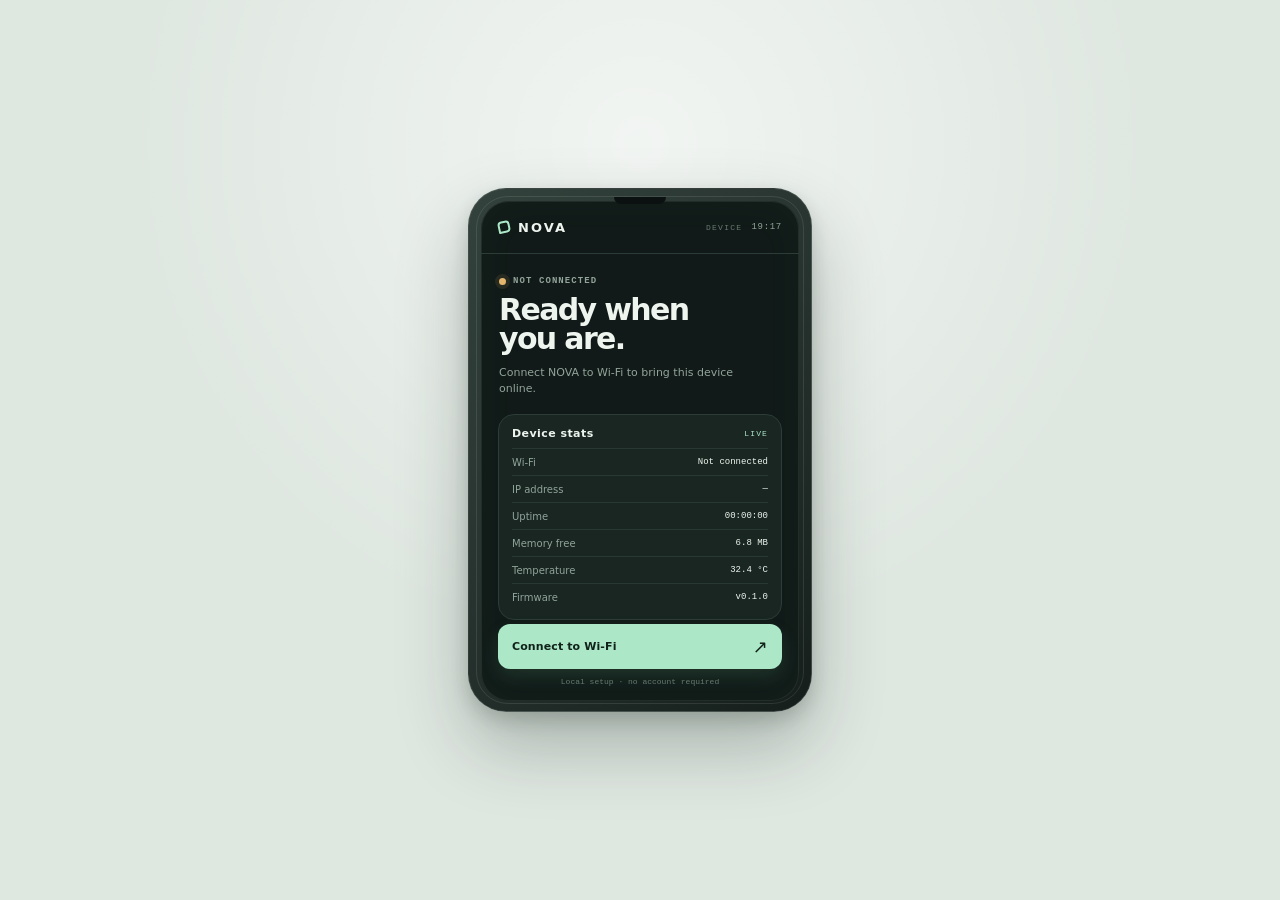
==== commit 357c6c4c: "feat(ui-preview): focus status screen on device stats" ====
--- a/tools/ui-preview/index.html
+++ b/tools/ui-preview/index.html
@@ -1,409 +1,112 @@
 <!doctype html>
 <html lang="en">
   <head>
-    <meta charset="utf-8" />
+    <meta charset="UTF-8" />
     <meta name="viewport" content="width=device-width, initial-scale=1" />
-    <meta
-      name="description"
-      content="A polished, dependency-free preview of the Nova local home intelligence terminal."
-    />
-    <title>NOVA — local home intelligence</title>
+    <meta name="theme-color" content="#111a18" />
+    <title>NOVA — device status</title>
     <link rel="stylesheet" href="styles.css" />
   </head>
   <body>
-    <svg class="icon-sprite" aria-hidden="true">
-      <symbol id="icon-home" viewBox="0 0 24 24">
-        <path d="m3 10 9-7 9 7v10a1 1 0 0 1-1 1h-5v-6H9v6H4a1 1 0 0 1-1-1V10Z" />
-      </symbol>
-      <symbol id="icon-grid" viewBox="0 0 24 24">
-        <rect x="3" y="3" width="7" height="7" rx="1.5" />
-        <rect x="14" y="3" width="7" height="7" rx="1.5" />
-        <rect x="3" y="14" width="7" height="7" rx="1.5" />
-        <rect x="14" y="14" width="7" height="7" rx="1.5" />
-      </symbol>
-      <symbol id="icon-spark" viewBox="0 0 24 24">
-        <path d="m12 2 1.8 6.2L20 10l-6.2 1.8L12 18l-1.8-6.2L4 10l6.2-1.8L12 2Z" />
-        <path d="m19 16 .8 2.2L22 19l-2.2.8L19 22l-.8-2.2L16 19l2.2-.8L19 16Z" />
-      </symbol>
-      <symbol id="icon-server" viewBox="0 0 24 24">
-        <rect x="3" y="3" width="18" height="7" rx="2" />
-        <rect x="3" y="14" width="18" height="7" rx="2" />
-        <path d="M7 6.5h.01M7 17.5h.01M11 6.5h6M11 17.5h6" />
-      </symbol>
-      <symbol id="icon-sliders" viewBox="0 0 24 24">
-        <path d="M4 6h16M4 12h16M4 18h16" />
-        <circle cx="8" cy="6" r="2" />
-        <circle cx="16" cy="12" r="2" />
-        <circle cx="10" cy="18" r="2" />
-      </symbol>
-      <symbol id="icon-mic" viewBox="0 0 24 24">
-        <rect x="8" y="2.5" width="8" height="13" rx="4" />
-        <path d="M5 11.5a7 7 0 0 0 14 0M12 18.5V22M9 22h6" />
-      </symbol>
-      <symbol id="icon-wifi" viewBox="0 0 24 24">
-        <path d="M3 8.5a14 14 0 0 1 18 0M6.5 12a8.5 8.5 0 0 1 11 0M10 15.5a3.3 3.3 0 0 1 4 0M12 20h.01" />
-      </symbol>
-      <symbol id="icon-arrow" viewBox="0 0 24 24">
-        <path d="M5 12h13M13 6l6 6-6 6" />
-      </symbol>
-      <symbol id="icon-chevron" viewBox="0 0 24 24">
-        <path d="m9 5 7 7-7 7" />
-      </symbol>
-      <symbol id="icon-arrow-left" viewBox="0 0 24 24">
-        <path d="M19 12H5M11 18l-6-6 6-6" />
-      </symbol>
-      <symbol id="icon-check" viewBox="0 0 24 24">
-        <path d="m5 12 4 4L19 6" />
-      </symbol>
-      <symbol id="icon-lock" viewBox="0 0 24 24">
-        <rect x="4" y="10" width="16" height="11" rx="2" />
-        <path d="M8 10V7a4 4 0 0 1 8 0v3" />
-      </symbol>
-      <symbol id="icon-terminal" viewBox="0 0 24 24">
-        <rect x="3" y="4" width="18" height="16" rx="2" />
-        <path d="m7 9 3 3-3 3M13 15h4" />
-      </symbol>
-      <symbol id="icon-activity" viewBox="0 0 24 24">
-        <path d="M3 12h4l2-6 4 12 2-6h6" />
-      </symbol>
-      <symbol id="icon-light" viewBox="0 0 24 24">
-        <path d="M9 18h6M10 21h4M8.5 14.5a6 6 0 1 1 7 0c-1 .7-1.5 1.6-1.5 2.5h-4c0-.9-.5-1.8-1.5-2.5Z" />
-      </symbol>
-      <symbol id="icon-thermo" viewBox="0 0 24 24">
-        <path d="M14 14.5V5a2 2 0 1 0-4 0v9.5a5 5 0 1 0 4 0Z" />
-        <path d="M12 12v5" />
-      </symbol>
-      <symbol id="icon-shield" viewBox="0 0 24 24">
-        <path d="M12 3 20 6v5c0 5-3.2 8.2-8 10-4.8-1.8-8-5-8-10V6l8-3Z" />
-        <path d="m8.5 12 2.2 2.2 4.8-4.8" />
-      </symbol>
-      <symbol id="icon-clock" viewBox="0 0 24 24">
-        <circle cx="12" cy="12" r="8.5" />
-        <path d="M12 7v5l3 2" />
-      </symbol>
-      <symbol id="icon-log" viewBox="0 0 24 24">
-        <path d="M5 4h14v16H5zM8 8h8M8 12h8M8 16h5" />
-      </symbol>
-    </svg>
+    <main class="preview" aria-label="Nova device preview">
+      <section class="device" aria-label="Nova touch terminal">
+        <div class="camera" aria-hidden="true"></div>
+        <div class="screen">
+          <header class="topbar">
+            <div class="wordmark">
+              <span class="wordmark-mark" aria-hidden="true"></span>
+              <span>NOVA</span>
+            </div>
+            <div class="topbar-meta">
+              <span class="topbar-label">DEVICE</span>
+              <time id="clock" datetime="19:17">19:17</time>
+            </div>
+          </header>
 
-    <main class="app-shell">
-      <header class="studio-header">
-        <div class="brand-lockup">
-          <span class="brand-mark" aria-hidden="true"><span></span></span>
-          <div>
-            <p class="eyebrow">LOCAL HOME INTELLIGENCE</p>
-            <h1>NOVA <span>/ touch terminal</span></h1>
+          <div class="screen-content">
+            <section class="status-hero" aria-labelledby="status-heading">
+              <div class="status-kicker">
+                <span class="status-dot" id="status-dot" aria-hidden="true"></span>
+                <span id="status-label">NOT CONNECTED</span>
+              </div>
+              <h1 id="status-heading">Ready when<br />you are.</h1>
+              <p id="status-copy">Connect NOVA to Wi-Fi to bring this device online.</p>
+            </section>
+
+            <section class="stats-card" aria-labelledby="stats-heading">
+              <div class="section-heading">
+                <h2 id="stats-heading">Device stats</h2>
+                <span>LIVE</span>
+              </div>
+              <dl class="stats-list">
+                <div class="stat-row">
+                  <dt>Wi-Fi</dt>
+                  <dd id="wifi-value">Not connected</dd>
+                </div>
+                <div class="stat-row">
+                  <dt>IP address</dt>
+                  <dd id="ip-value">—</dd>
+                </div>
+                <div class="stat-row">
+                  <dt>Uptime</dt>
+                  <dd id="uptime-value">00:00:00</dd>
+                </div>
+                <div class="stat-row">
+                  <dt>Memory free</dt>
+                  <dd id="memory-value">6.8 MB</dd>
+                </div>
+                <div class="stat-row">
+                  <dt>Temperature</dt>
+                  <dd id="temperature-value">32.4 °C</dd>
+                </div>
+                <div class="stat-row">
+                  <dt>Firmware</dt>
+                  <dd id="firmware-value">0.1.0</dd>
+                </div>
+              </dl>
+            </section>
+
+            <p class="updated-line">Updated <span id="updated-value">just now</span></p>
           </div>
+
+          <footer class="screen-actions">
+            <button class="primary-action" id="wifi-action" type="button">
+              <span id="wifi-action-label">Connect to Wi-Fi</span>
+              <span class="action-arrow" aria-hidden="true">↗</span>
+            </button>
+            <p>Local setup · no account required</p>
+          </footer>
+
+          <section
+            class="wifi-sheet"
+            id="wifi-sheet"
+            aria-labelledby="wifi-sheet-title"
+            aria-hidden="true"
+            hidden
+          >
+            <div class="sheet-header">
+              <div>
+                <p class="sheet-kicker">NETWORK SETUP</p>
+                <h2 id="wifi-sheet-title">Connect to Wi-Fi</h2>
+              </div>
+              <button class="icon-button" id="wifi-close" type="button" aria-label="Close Wi-Fi setup">×</button>
+            </div>
+
+            <div id="network-step" class="sheet-step">
+              <p class="sheet-copy">Choose a nearby network for NOVA.</p>
+              <div class="network-list" id="network-list"></div>
+            </div>
+
+            <form id="password-step" class="sheet-step" hidden>
+              <button class="back-button" id="wifi-back" type="button">← Networks</button>
+              <p class="sheet-copy">Enter the password for <strong id="selected-network">your network</strong>.</p>
+              <label class="password-label" for="wifi-password">Password</label>
+              <input id="wifi-password" type="password" autocomplete="current-password" required />
+              <button class="connect-button" type="submit">Connect</button>
+            </form>
+          </section>
         </div>
-        <div class="header-meta" aria-label="Preview metadata">
-          <span class="status-dot is-live"></span>
-          <span>Interactive preview</span>
-          <span class="header-divider" aria-hidden="true"></span>
-          <span>320 × 480</span>
-        </div>
-      </header>
-
-      <div class="studio-layout">
-        <section class="device-stage" aria-label="Nova 320 by 480 display preview">
-          <div class="device-frame">
-            <div class="device-sensor" aria-hidden="true"></div>
-            <div class="device-screen" id="device-screen">
-              <header class="screen-statusbar">
-                <button
-                  class="screen-brand"
-                  type="button"
-                  data-target="home"
-                  aria-label="Go to Nova home"
-                >
-                  <span class="screen-brand-mark" aria-hidden="true"></span>
-                  <span>NOVA</span>
-                </button>
-                <div class="screen-utilities">
-                  <span class="screen-time" id="screen-time">19:30</span>
-                  <span class="screen-wifi" id="screen-wifi" aria-label="Wi-Fi connected">
-                    <svg class="icon icon-xs" aria-hidden="true"><use href="#icon-wifi"></use></svg>
-                  </span>
-                  <button
-                    class="screen-icon-button"
-                    type="button"
-                    data-target="more"
-                    aria-label="Open settings and diagnostics"
-                  >
-                    <svg class="icon icon-xs" aria-hidden="true"><use href="#icon-sliders"></use></svg>
-                  </button>
-                </div>
-              </header>
-
-              <div class="device-content" id="device-content">
-                <section class="screen-page is-active" data-page="home" aria-labelledby="home-title">
-                  <div class="page-scroll home-page">
-                    <div class="home-date-row">
-                      <span class="eyebrow">TODAY · LOCAL TIME</span>
-                      <span class="sync-label" id="home-sync">PREVIEW CLOCK</span>
-                    </div>
-                    <div class="home-heading">
-                      <h2 id="home-title">Good evening,<br /><span>at home.</span></h2>
-                      <span class="home-clock" id="home-clock">19:30</span>
-                    </div>
-
-                    <button class="hub-status-card" type="button" data-target="hub">
-                      <span class="health-icon" id="home-health-icon">
-                        <svg class="icon" aria-hidden="true"><use href="#icon-activity"></use></svg>
-                      </span>
-                      <span class="hub-status-copy">
-                        <span class="eyebrow">HOME HUB</span>
-                        <strong id="home-state">All systems calm</strong>
-                        <span id="home-latency">Connected · 24 ms round trip</span>
-                      </span>
-                      <svg class="icon icon-sm card-chevron" aria-hidden="true"><use href="#icon-chevron"></use></svg>
-                    </button>
-
-                    <button class="assistant-card" id="home-assistant" type="button" data-target="assistant">
-                      <span class="assistant-orb mini-orb" aria-hidden="true">
-                        <svg class="icon" aria-hidden="true"><use href="#icon-mic"></use></svg>
-                      </span>
-                      <span class="assistant-card-copy">
-                        <span class="eyebrow">NOVA ASSISTANT</span>
-                        <strong>Ask your home anything</strong>
-                        <span>Audio only streams while active</span>
-                      </span>
-                      <span class="hold-hint">TAP</span>
-                    </button>
-
-                    <div class="section-heading">
-                      <h3>Quick scenes</h3>
-                      <span class="section-meta">MOCK FIXTURES</span>
-                    </div>
-                    <div class="scene-row" id="scene-row">
-                      <button class="scene-chip is-active" type="button" data-scene="evening">
-                        <span class="scene-chip-icon"><svg class="icon icon-sm" aria-hidden="true"><use href="#icon-light"></use></svg></span>
-                        <span>Evening</span>
-                      </button>
-                      <button class="scene-chip" type="button" data-scene="away">
-                        <span class="scene-chip-icon"><svg class="icon icon-sm" aria-hidden="true"><use href="#icon-shield"></use></svg></span>
-                        <span>Away</span>
-                      </button>
-                      <button class="scene-chip" type="button" data-scene="focus">
-                        <span class="scene-chip-icon"><svg class="icon icon-sm" aria-hidden="true"><use href="#icon-spark"></use></svg></span>
-                        <span>Focus</span>
-                      </button>
-                    </div>
-
-                    <div class="section-heading glance-heading">
-                      <h3>At a glance</h3>
-                      <button class="text-action" type="button" data-target="rooms">View rooms <svg class="icon icon-xs" aria-hidden="true"><use href="#icon-arrow"></use></svg></button>
-                    </div>
-                    <div class="glance-grid">
-                      <div class="glance-card">
-                        <span class="glance-icon"><svg class="icon icon-sm" aria-hidden="true"><use href="#icon-light"></use></svg></span>
-                        <span class="eyebrow">LIGHTS</span>
-                        <strong id="summary-lights">3 on</strong>
-                      </div>
-                      <div class="glance-card">
-                        <span class="glance-icon warm"><svg class="icon icon-sm" aria-hidden="true"><use href="#icon-thermo"></use></svg></span>
-                        <span class="eyebrow">INDOORS</span>
-                        <strong id="summary-temp">21° · calm</strong>
-                      </div>
-                      <div class="glance-card wide-glance">
-                        <span class="glance-icon lavender"><svg class="icon icon-sm" aria-hidden="true"><use href="#icon-grid"></use></svg></span>
-                        <span class="eyebrow">DEVICES</span>
-                        <strong id="summary-devices">8 online · 0 attention</strong>
-                      </div>
-                    </div>
-                  </div>
-                </section>
-
-                <section class="screen-page" data-page="rooms" aria-labelledby="rooms-title">
-                  <div class="page-scroll">
-                    <div class="page-heading">
-                      <div>
-                        <p class="eyebrow">MOCK HOME CONTROL</p>
-                        <h2 id="rooms-title">Rooms</h2>
-                      </div>
-                      <span class="count-badge" id="room-count">4</span>
-                    </div>
-                    <p class="page-intro">Everything important, one calm tap away.</p>
-                    <div class="room-grid" id="room-grid"></div>
-                    <div class="safe-note"><svg class="icon icon-xs" aria-hidden="true"><use href="#icon-shield"></use></svg><span>Only approved, low-risk actions are available here.</span></div>
-                  </div>
-                </section>
-
-                <section class="screen-page" data-page="room-detail" aria-labelledby="room-detail-title">
-                  <div class="page-scroll">
-                    <button class="back-link" type="button" data-target="rooms"><svg class="icon icon-xs" aria-hidden="true"><use href="#icon-arrow-left"></use></svg> Rooms</button>
-                    <div class="page-heading room-detail-heading">
-                      <div>
-                        <p class="eyebrow" id="room-detail-kicker">ROOM</p>
-                        <h2 id="room-detail-title">Living room</h2>
-                      </div>
-                      <span class="room-temperature" id="room-detail-temp">21°</span>
-                    </div>
-                    <p class="page-intro" id="room-detail-summary">A few gentle adjustments for the evening.</p>
-                    <div class="device-list" id="device-list"></div>
-                    <button class="outline-action" type="button" data-target="rooms">Done <svg class="icon icon-xs" aria-hidden="true"><use href="#icon-check"></use></svg></button>
-                  </div>
-                </section>
-
-                <section class="screen-page" data-page="assistant" aria-labelledby="assistant-title">
-                  <div class="page-scroll assistant-page">
-                    <div class="page-heading">
-                      <div>
-                        <p class="eyebrow">LOCAL VOICE CONCEPT</p>
-                        <h2 id="assistant-title">Nova, listen.</h2>
-                      </div>
-                      <span class="privacy-badge"><svg class="icon icon-xs" aria-hidden="true"><use href="#icon-lock"></use></svg> LAN-FIRST</span>
-                    </div>
-                    <div class="assistant-stage">
-                      <span class="assistant-ring ring-one"></span>
-                      <span class="assistant-ring ring-two"></span>
-                      <button class="assistant-orb" id="assistant-orb" type="button" aria-pressed="false" aria-label="Start listening">
-                        <svg class="icon icon-lg" aria-hidden="true"><use href="#icon-mic"></use></svg>
-                      </button>
-                      <span class="assistant-state" id="assistant-state">READY TO HELP</span>
-                    </div>
-                    <p class="assistant-caption" id="assistant-caption">Tap once, speak naturally, then tap when you are done.</p>
-                    <div class="conversation-card" aria-live="polite">
-                      <div class="conversation-label"><span>MOCK SESSION</span><span id="assistant-session-state">IDLE</span></div>
-                      <p class="transcript" id="assistant-transcript">“Turn on the living room lights.”</p>
-                      <p class="assistant-response" id="assistant-response">Try: “Set a quiet scene for the evening.”</p>
-                    </div>
-                    <button class="primary-action" id="assistant-action" type="button">START LISTENING <svg class="icon icon-xs" aria-hidden="true"><use href="#icon-mic"></use></svg></button>
-                    <p class="privacy-copy"><svg class="icon icon-xs" aria-hidden="true"><use href="#icon-shield"></use></svg> Preview policy · raw audio is not retained by default. The microphone is active only during this session.</p>
-                  </div>
-                </section>
-
-                <section class="screen-page" data-page="hub" aria-labelledby="hub-title">
-                  <div class="page-scroll">
-                    <div class="page-heading">
-                      <div>
-                        <p class="eyebrow">HOME SERVER</p>
-                        <h2 id="hub-title">Hub health</h2>
-                      </div>
-                      <button class="icon-button" type="button" data-target="logs" aria-label="Open hub logs"><svg class="icon icon-sm" aria-hidden="true"><use href="#icon-log"></use></svg></button>
-                    </div>
-                    <div class="health-summary" id="hub-health-summary">
-                      <div class="health-summary-top"><span class="health-pulse"></span><strong id="hub-health-grade">ALL SYSTEMS NORMAL</strong></div>
-                      <span id="hub-health-detail">Metrics current · 24 ms round trip</span>
-                    </div>
-                    <div class="service-list" id="service-list"></div>
-                    <div class="section-heading metrics-heading"><h3 id="hub-metrics-title">Live metrics</h3><span class="section-meta">60 SEC</span></div>
-                    <div class="metrics-grid">
-                      <div class="metric-card"><span class="eyebrow">CPU</span><strong id="hub-cpu">12.4%</strong><span class="sparkline" id="cpu-spark">▂▃▂▄▃▂▃</span></div>
-                      <div class="metric-card"><span class="eyebrow">MEMORY</span><strong id="hub-memory">37%</strong><span class="sparkline mint" id="memory-spark">▃▃▄▃▄▃▄</span></div>
-                      <div class="metric-card wide-metric"><span class="eyebrow">STORAGE</span><strong id="hub-disk">33%</strong><span class="metric-caption" id="hub-network">84 KB/s in · 31 KB/s out</span></div>
-                    </div>
-                    <div class="hub-footnote" id="hub-footnote"><svg class="icon icon-xs" aria-hidden="true"><use href="#icon-server"></use></svg> nova-hub.local · v0.4.0 · uptime 2d 03h</div>
-                  </div>
-                </section>
-
-                <section class="screen-page" data-page="more" aria-labelledby="more-title">
-                  <div class="page-scroll">
-                    <div class="page-heading">
-                      <div>
-                        <p class="eyebrow">TERMINAL</p>
-                        <h2 id="more-title">More</h2>
-                      </div>
-                      <span class="version-badge">v0.4.0</span>
-                    </div>
-                    <button class="setup-banner" id="more-setup-banner" type="button" data-target="wifi"><span class="banner-icon"><svg class="icon icon-sm" aria-hidden="true"><use href="#icon-shield"></use></svg></span><span><strong>Local by default</strong><small>Your home data stays on your network.</small></span><svg class="icon icon-xs banner-arrow" aria-hidden="true"><use href="#icon-chevron"></use></svg></button>
-                    <div class="more-grid">
-                      <button class="utility-card" type="button" data-target="diagnostics"><span class="utility-icon"><svg class="icon icon-sm" aria-hidden="true"><use href="#icon-activity"></use></svg></span><strong>Diagnostics</strong><small>Hardware health</small><svg class="icon icon-xs utility-arrow" aria-hidden="true"><use href="#icon-chevron"></use></svg></button>
-                      <button class="utility-card" type="button" data-target="wifi"><span class="utility-icon mint"><svg class="icon icon-sm" aria-hidden="true"><use href="#icon-wifi"></use></svg></span><strong>Network</strong><small id="more-wifi-label">Nova-24G · -47 dBm</small><svg class="icon icon-xs utility-arrow" aria-hidden="true"><use href="#icon-chevron"></use></svg></button>
-                      <button class="utility-card" type="button" data-target="ssh"><span class="utility-icon warm"><svg class="icon icon-sm" aria-hidden="true"><use href="#icon-terminal"></use></svg></span><strong>SSH tools</strong><small id="more-ssh-label">LAN diagnostics</small><svg class="icon icon-xs utility-arrow" aria-hidden="true"><use href="#icon-chevron"></use></svg></button>
-                      <button class="utility-card" type="button" data-target="logs"><span class="utility-icon lavender"><svg class="icon icon-sm" aria-hidden="true"><use href="#icon-log"></use></svg></span><strong>Live logs</strong><small id="more-log-label">6 events · local buffer</small><svg class="icon icon-xs utility-arrow" aria-hidden="true"><use href="#icon-chevron"></use></svg></button>
-                    </div>
-                    <div class="security-note"><span class="security-note-icon"><svg class="icon icon-sm" aria-hidden="true"><use href="#icon-lock"></use></svg></span><span><strong>Trust boundary</strong><small>The terminal has an audit identity, not a Home Assistant credential.</small></span></div>
-                  </div>
-                </section>
-
-                <section class="screen-page" data-page="diagnostics" aria-labelledby="diagnostics-title">
-                  <div class="page-scroll">
-                    <button class="back-link" type="button" data-target="more"><svg class="icon icon-xs" aria-hidden="true"><use href="#icon-arrow-left"></use></svg> More</button>
-                    <div class="page-heading"><div><p class="eyebrow">DEVICE HEALTH</p><h2 id="diagnostics-title">Diagnostics</h2></div><span class="status-badge good" id="diagnostics-grade">READY</span></div>
-                    <div class="diagnostic-list" id="diagnostic-list"></div>
-                    <div class="diagnostic-policy"><svg class="icon icon-xs" aria-hidden="true"><use href="#icon-shield"></use></svg><span>Read-only checks. No rails, RTC registers, or eFuses are changed.</span></div>
-                  </div>
-                </section>
-
-                <section class="screen-page" data-page="wifi" aria-labelledby="wifi-title">
-                  <div class="page-scroll">
-                    <button class="back-link" type="button" data-target="more"><svg class="icon icon-xs" aria-hidden="true"><use href="#icon-arrow-left"></use></svg> More</button>
-                    <div class="page-heading"><div><p class="eyebrow">CONNECTIVITY</p><h2 id="wifi-title">Network</h2></div><button class="small-outline-action" id="wifi-scan" type="button">SCAN</button></div>
-                    <div class="network-status-card"><span class="network-icon"><svg class="icon icon-sm" aria-hidden="true"><use href="#icon-wifi"></use></svg></span><span><span class="eyebrow">CURRENT NETWORK · 2.4 GHZ</span><strong id="wifi-current-ssid">Nova-24G</strong><small id="wifi-status">Connected · 192.168.29.18 · -47 dBm</small></span></div>
-                    <p class="list-label">AVAILABLE NETWORKS</p>
-                    <div class="wifi-list" id="wifi-list" aria-label="Wi-Fi networks"></div>
-                    <label class="password-row is-hidden" id="wifi-password-row"><span class="eyebrow">PASSWORD</span><input id="wifi-password" type="password" placeholder="Enter network password" autocomplete="off" /></label>
-                  </div>
-                </section>
-
-                <section class="screen-page" data-page="ssh" aria-labelledby="ssh-title">
-                  <div class="page-scroll">
-                    <button class="back-link" type="button" data-target="more"><svg class="icon icon-xs" aria-hidden="true"><use href="#icon-arrow-left"></use></svg> More</button>
-                    <div class="page-heading"><div><p class="eyebrow">LAN-ONLY DEVELOPMENT TOOLS</p><h2 id="ssh-title">SSH access</h2></div><span class="status-badge" id="ssh-badge">OFF</span></div>
-                    <div class="ssh-card"><span class="utility-icon warm"><svg class="icon icon-sm" aria-hidden="true"><use href="#icon-terminal"></use></svg></span><span><span class="eyebrow">FIXED USER</span><strong>nova</strong><small id="ssh-status">Not configured · diagnostics only</small></span></div>
-                    <button class="primary-action compact" id="ssh-action" type="button">CONFIGURE ACCESS <svg class="icon icon-xs" aria-hidden="true"><use href="#icon-arrow"></use></svg></button>
-                    <p class="ssh-instructions" id="ssh-instructions">Development-only LAN diagnostics expose status commands, logs, Wi-Fi information, and reboot. Production builds disable SSH and OTA; this is not an operating-system shell.</p>
-                    <label class="password-row is-hidden" id="ssh-password-row"><span class="eyebrow">SET PASSWORD</span><input id="ssh-password" type="password" placeholder="Create a LAN password" autocomplete="off" /></label>
-                    <div class="ssh-boundary"><svg class="icon icon-xs" aria-hidden="true"><use href="#icon-lock"></use></svg> Only available on the trusted local network.</div>
-                  </div>
-                </section>
-
-                <section class="screen-page" data-page="logs" aria-labelledby="logs-title">
-                  <div class="page-scroll">
-                    <button class="back-link" type="button" data-target="more"><svg class="icon icon-xs" aria-hidden="true"><use href="#icon-arrow-left"></use></svg> More</button>
-                    <div class="page-heading"><div><p class="eyebrow">LOCAL OBSERVABILITY</p><h2 id="logs-title">Live logs</h2></div><span class="status-badge good">LOCAL BUFFER</span></div>
-                    <div class="log-window" id="log-text" aria-live="polite"></div>
-                    <p class="log-footnote"><span class="status-dot is-live"></span> USB serial is a development mirror only.</p>
-                  </div>
-                </section>
-              </div>
-
-              <nav class="bottom-nav" id="bottom-nav" aria-label="Nova pages">
-                <button class="nav-button is-active" type="button" data-target="home"><svg class="icon icon-sm" aria-hidden="true"><use href="#icon-home"></use></svg><span>Home</span></button>
-                <button class="nav-button" type="button" data-target="rooms"><svg class="icon icon-sm" aria-hidden="true"><use href="#icon-grid"></use></svg><span>Rooms</span></button>
-                <button class="nav-button nav-assist" type="button" data-target="assistant"><span class="nav-assist-dot"><svg class="icon icon-sm" aria-hidden="true"><use href="#icon-mic"></use></svg></span><span>Assist</span></button>
-                <button class="nav-button" type="button" data-target="hub"><svg class="icon icon-sm" aria-hidden="true"><use href="#icon-server"></use></svg><span>Hub</span></button>
-                <button class="nav-button" type="button" data-target="more"><svg class="icon icon-sm" aria-hidden="true"><use href="#icon-sliders"></use></svg><span>More</span></button>
-              </nav>
-
-              <section class="keyboard-overlay is-hidden" id="keyboard-overlay" role="dialog" aria-modal="true" aria-hidden="true" aria-label="On-screen password keyboard" tabindex="-1">
-                <div class="keyboard-head"><span class="eyebrow" id="keyboard-caption">PASSWORD</span><button class="keyboard-cancel" type="button" data-key-action="cancel">CANCEL</button></div>
-                <div class="keyboard-keys" id="keyboard-keys"></div>
-                <div class="keyboard-actions"><button class="keyboard-action" type="button" data-key-action="clear">CLEAR</button><button class="keyboard-action ready" type="button" data-key-action="ready">DONE <svg class="icon icon-xs" aria-hidden="true"><use href="#icon-check"></use></svg></button></div>
-              </section>
-
-              <div class="screen-toast" id="screen-toast" role="status" aria-live="polite"></div>
-            </div>
-          </div>
-          <p class="stage-caption"><span class="status-dot is-live"></span><span>Future-state interface concept</span><span class="caption-divider">·</span><span>All interactions run locally in memory</span></p>
-        </section>
-
-        <aside class="control-panel" aria-label="Preview controls">
-          <div class="panel-topline"><span class="panel-kicker">MOCK HARDWARE</span><span class="panel-size">ESP32-S3 · 320 × 480</span></div>
-          <div class="panel-heading"><div><p class="eyebrow">DESIGN LAB / 01</p><h2>Touch terminal preview</h2></div><span class="panel-live"><span class="status-dot is-live"></span> LIVE</span></div>
-          <p class="panel-intro">Explore the product surface across connection health, home control, and the local voice loop. Choose a scenario, then use the terminal.</p>
-
-          <section class="control-section" aria-labelledby="scenario-label">
-            <div class="control-section-heading"><h3 id="scenario-label">Simulation state</h3><span>MOCK DATA</span></div>
-            <div class="scenario-controls" aria-label="Mock hub scenario">
-              <button class="scenario-button is-selected" type="button" data-scenario="live" aria-pressed="true"><span class="scenario-dot good"></span>Live</button>
-              <button class="scenario-button" type="button" data-scenario="degraded" aria-pressed="false"><span class="scenario-dot warning"></span>Degraded</button>
-              <button class="scenario-button" type="button" data-scenario="offline" aria-pressed="false"><span class="scenario-dot muted"></span>Offline</button>
-              <button class="scenario-button" type="button" data-scenario="setup" aria-pressed="false"><span class="scenario-dot muted"></span>Setup</button>
-            </div>
-          </section>
-
-          <section class="state-card" aria-labelledby="state-label">
-            <div class="state-card-heading"><h3 id="state-label">Device snapshot</h3><button class="reset-button" id="reset-demo" type="button">RESET</button></div>
-            <div class="state-pills"><span class="state-pill" id="harness-hub-pill">HUB LIVE</span><span class="state-pill" id="harness-wifi-pill">WI-FI CONNECTED</span><span class="state-pill" id="harness-page-pill">HOME</span></div>
-            <pre class="state-readout" id="state-readout"></pre>
-          </section>
-
-          <section class="event-card" aria-live="polite"><div class="event-card-heading"><span>Latest interaction</span><span id="event-time">NOW</span></div><p id="last-action">Preview ready. Choose a scenario or touch the device.</p></section>
-
-          <details class="design-notes"><summary>Design principles in this screen</summary><div><p><strong>Calm hierarchy.</strong> One primary action per screen, with server health always one tap away.</p><p><strong>Local-first trust.</strong> Listening, privacy, and the terminal/server boundary are visible at the moment they matter.</p><p><strong>Progressive disclosure.</strong> Rooms and assistant are first-class; diagnostics and provisioning stay available without crowding the home.</p></div></details>
-        </aside>
-      </div>
+      </section>
     </main>
 
     <script src="fixtures.js" defer></script>
--- a/tools/ui-preview/styles.css
+++ b/tools/ui-preview/styles.css
@@ -1,27 +1,19 @@
 :root {
-  --ink: #081211;
-  --ink-soft: #0d1917;
-  --display: #111a18;
-  --surface: #192522;
-  --surface-raised: #22312d;
-  --surface-bright: #2b3b36;
-  --line: rgba(185, 217, 202, 0.14);
-  --line-strong: rgba(185, 217, 202, 0.26);
-  --text: #f0f5ef;
-  --muted: #9eafa7;
-  --faint: #71857d;
-  --mint: #a8e8c7;
-  --mint-strong: #7fd3ae;
-  --warm: #efc782;
-  --coral: #ef9185;
-  --lavender: #c8c6f3;
-  --paper: #f2f1eb;
-  --paper-panel: #fbfaf6;
-  --paper-ink: #1b2925;
-  --paper-muted: #6d7a74;
-  --display-width: 320px;
-  --display-height: 480px;
-  --font-sans: "Avenir Next", "Segoe UI", ui-sans-serif, system-ui, -apple-system, BlinkMacSystemFont, sans-serif;
+  color-scheme: light;
+  --page: #dfe7e1;
+  --device-edge: #27332f;
+  --device-shadow: rgba(27, 42, 36, 0.28);
+  --screen: #111a18;
+  --screen-raised: #192622;
+  --screen-line: #2c3c36;
+  --text: #eef5ef;
+  --muted: #91a49a;
+  --faint: #667b70;
+  --mint: #ace8c8;
+  --mint-deep: #23533e;
+  --warning: #e4b56d;
+  --radius-lg: 28px;
+  --font-sans: Inter, ui-sans-serif, system-ui, -apple-system, BlinkMacSystemFont, "Segoe UI", sans-serif;
   --font-mono: "SFMono-Regular", Consolas, "Liberation Mono", monospace;
 }
 
@@ -29,22 +21,18 @@
   box-sizing: border-box;
 }
 
-html {
+html,
+body {
   min-height: 100%;
-  background: var(--paper);
 }
 
 body {
-  min-width: 340px;
-  min-height: 100vh;
   margin: 0;
-  color: var(--paper-ink);
   background:
-    radial-gradient(circle at 8% 0%, rgba(177, 206, 194, 0.42), transparent 28rem),
-    radial-gradient(circle at 90% 20%, rgba(240, 203, 155, 0.18), transparent 24rem),
-    var(--paper);
+    radial-gradient(circle at 50% 16%, rgba(255, 255, 255, 0.58), transparent 32rem),
+    var(--page);
+  color: var(--text);
   font-family: var(--font-sans);
-  -webkit-font-smoothing: antialiased;
 }
 
 button,
@@ -56,2210 +44,430 @@
   cursor: pointer;
 }
 
-button:disabled {
-  cursor: not-allowed;
-  opacity: 0.56;
-}
-
-button:focus-visible,
-input:focus-visible,
-summary:focus-visible {
-  outline: 2px solid var(--mint-strong);
-  outline-offset: 3px;
-}
-
-.icon-sprite {
+[hidden] {
+  display: none !important;
+}
+
+.preview {
+  min-height: 100svh;
+  display: grid;
+  place-items: center;
+  padding: 32px 16px;
+}
+
+.device {
+  position: relative;
+  width: 344px;
+  height: 524px;
+  padding: 12px;
+  border: 1px solid rgba(255, 255, 255, 0.12);
+  border-radius: 38px;
+  background: linear-gradient(135deg, #33423c 0%, var(--device-edge) 48%, #151e1b 100%);
+  box-shadow: 0 34px 70px var(--device-shadow), 0 8px 18px rgba(27, 42, 36, 0.18);
+}
+
+.device::after {
+  content: "";
   position: absolute;
-  width: 0;
-  height: 0;
+  inset: 7px;
+  border: 1px solid rgba(255, 255, 255, 0.1);
+  border-radius: 32px;
+  pointer-events: none;
+}
+
+.camera {
+  position: absolute;
+  z-index: 2;
+  top: 8px;
+  left: 50%;
+  width: 52px;
+  height: 7px;
+  border-radius: 0 0 8px 8px;
+  background: #0b1110;
+  transform: translateX(-50%);
+}
+
+.screen {
+  position: relative;
+  height: 500px;
   overflow: hidden;
-}
-
-.icon {
-  display: block;
-  width: 18px;
-  height: 18px;
-  fill: none;
-  stroke: currentColor;
-  stroke-linecap: round;
-  stroke-linejoin: round;
-  stroke-width: 1.7;
-}
-
-.icon-xs {
-  width: 13px;
-  height: 13px;
-  stroke-width: 1.8;
-}
-
-.icon-sm {
-  width: 16px;
-  height: 16px;
-}
-
-.icon-lg {
-  width: 24px;
-  height: 24px;
-  stroke-width: 1.45;
-}
-
-.eyebrow {
-  margin: 0;
-  color: var(--muted);
+  border-radius: 28px;
+  background: var(--screen);
+  box-shadow: inset 0 0 0 1px rgba(255, 255, 255, 0.07), inset 0 0 42px rgba(108, 198, 155, 0.04);
+}
+
+.topbar {
+  display: flex;
+  align-items: center;
+  justify-content: space-between;
+  height: 53px;
+  padding: 0 17px;
+  border-bottom: 1px solid var(--screen-line);
+}
+
+.wordmark,
+.topbar-meta,
+.status-kicker,
+.section-heading,
+.stat-row,
+.sheet-header,
+.network-option,
+.primary-action {
+  display: flex;
+  align-items: center;
+}
+
+.wordmark {
+  gap: 8px;
+  color: var(--text);
+  font-size: 13px;
+  font-weight: 760;
+  letter-spacing: 0.16em;
+}
+
+.wordmark-mark {
+  width: 12px;
+  height: 12px;
+  border: 2px solid var(--mint);
+  border-radius: 4px 4px 4px 1px;
+  transform: rotate(-12deg);
+}
+
+.topbar-meta {
+  gap: 9px;
+  color: var(--muted);
+  font-family: var(--font-mono);
+  font-size: 9px;
+  letter-spacing: 0.08em;
+}
+
+.topbar-label {
+  color: var(--faint);
+  font-size: 8px;
+  letter-spacing: 0.16em;
+}
+
+.screen-content {
+  padding: 22px 17px 0;
+}
+
+.status-hero {
+  padding: 0 1px;
+}
+
+.status-kicker {
+  gap: 7px;
+  color: var(--muted);
+  font-family: var(--font-mono);
   font-size: 9px;
   font-weight: 700;
   letter-spacing: 0.12em;
-  line-height: 1.3;
-  text-transform: uppercase;
 }
 
 .status-dot {
-  display: inline-block;
   width: 7px;
   height: 7px;
   border-radius: 50%;
-  background: var(--faint);
-  box-shadow: 0 0 0 3px rgba(113, 133, 125, 0.13);
-}
-
-.status-dot.is-live {
-  background: var(--mint-strong);
-  box-shadow: 0 0 0 3px rgba(127, 211, 174, 0.14);
-  animation: breathe 2.8s ease-in-out infinite;
-}
-
-.status-dot.is-warning {
-  background: var(--warm);
-  box-shadow: 0 0 0 3px rgba(239, 199, 130, 0.14);
-  animation: none;
-}
-
-.status-dot.is-error {
-  background: var(--coral);
-  box-shadow: 0 0 0 3px rgba(239, 145, 133, 0.14);
-  animation: none;
-}
-
-.app-shell {
-  width: min(1120px, calc(100% - 56px));
-  margin: 0 auto;
-  padding: 42px 0 64px;
-}
-
-.studio-header {
-  display: flex;
-  align-items: flex-end;
-  justify-content: space-between;
-  gap: 24px;
-  margin-bottom: 34px;
-}
-
-.brand-lockup {
-  display: flex;
-  align-items: center;
-  gap: 13px;
-}
-
-.brand-mark {
-  position: relative;
-  display: grid;
-  width: 38px;
-  height: 38px;
-  place-items: center;
-  border: 1px solid rgba(28, 56, 48, 0.22);
-  border-radius: 13px;
-  background: linear-gradient(145deg, #d9eddf, #9bcab3);
-  box-shadow: 0 8px 20px rgba(49, 85, 70, 0.16);
-  transform: rotate(-8deg);
-}
-
-.brand-mark::before,
-.brand-mark::after,
-.brand-mark span {
+  background: var(--warning);
+  box-shadow: 0 0 0 4px rgba(228, 181, 109, 0.1);
+}
+
+.status-dot.is-connected {
+  background: var(--mint);
+  box-shadow: 0 0 0 4px rgba(172, 232, 200, 0.1);
+}
+
+h1,
+h2,
+p {
+  margin: 0;
+}
+
+h1 {
+  margin-top: 10px;
+  color: var(--text);
+  font-size: 30px;
+  font-weight: 660;
+  letter-spacing: -0.055em;
+  line-height: 0.96;
+}
+
+.status-hero p {
+  max-width: 242px;
+  margin-top: 11px;
+  color: var(--muted);
+  font-size: 11px;
+  line-height: 1.45;
+}
+
+.stats-card {
+  margin-top: 18px;
+  padding: 12px 13px 9px;
+  border: 1px solid var(--screen-line);
+  border-radius: 16px;
+  background: var(--screen-raised);
+}
+
+.section-heading {
+  justify-content: space-between;
+  padding-bottom: 8px;
+}
+
+.section-heading h2 {
+  color: var(--text);
+  font-size: 11px;
+  font-weight: 720;
+  letter-spacing: 0.04em;
+}
+
+.section-heading span {
+  color: var(--mint);
+  font-family: var(--font-mono);
+  font-size: 8px;
+  letter-spacing: 0.14em;
+}
+
+.stats-list {
+  margin: 0;
+}
+
+.stat-row {
+  justify-content: space-between;
+  min-height: 27px;
+  border-top: 1px solid rgba(145, 164, 154, 0.14);
+  gap: 12px;
+}
+
+.stat-row dt,
+.stat-row dd {
+  margin: 0;
+  font-size: 10px;
+}
+
+.stat-row dt {
+  color: var(--muted);
+}
+
+.stat-row dd {
+  color: var(--text);
+  font-family: var(--font-mono);
+  font-size: 9px;
+  text-align: right;
+}
+
+.updated-line {
+  margin: 10px 2px 0;
+  color: var(--faint);
+  font-family: var(--font-mono);
+  font-size: 8px;
+  letter-spacing: 0.06em;
+  text-align: right;
+}
+
+.updated-line span {
+  color: var(--muted);
+}
+
+.screen-actions {
   position: absolute;
-  display: block;
-  width: 17px;
-  height: 2px;
-  border-radius: 2px;
-  background: #24493b;
-  content: "";
-  transform: rotate(45deg);
-}
-
-.brand-mark::after {
-  width: 9px;
-  transform: rotate(-45deg) translate(5px, -3px);
-}
-
-.brand-mark span {
-  width: 5px;
-  height: 5px;
-  border-radius: 50%;
-  background: #24493b;
-  transform: translate(0, 0);
-}
-
-.studio-header h1 {
-  margin: 4px 0 0;
-  color: #142620;
-  font-size: clamp(24px, 3vw, 32px);
-  font-weight: 650;
-  letter-spacing: -0.045em;
+  right: 17px;
+  bottom: 15px;
+  left: 17px;
+}
+
+.primary-action,
+.connect-button {
+  justify-content: space-between;
+  width: 100%;
+  min-height: 45px;
+  padding: 0 14px;
+  border: 0;
+  border-radius: 12px;
+  background: var(--mint);
+  color: #102219;
+  font-size: 11px;
+  font-weight: 760;
+  letter-spacing: 0.01em;
+  box-shadow: 0 8px 18px rgba(117, 202, 157, 0.14);
+}
+
+.primary-action:hover,
+.connect-button:hover {
+  background: #c2f1d7;
+}
+
+.primary-action:focus-visible,
+.connect-button:focus-visible,
+.network-option:focus-visible,
+.icon-button:focus-visible,
+.back-button:focus-visible,
+.password-label + input:focus-visible {
+  outline: 2px solid var(--mint);
+  outline-offset: 3px;
+}
+
+.action-arrow {
+  font-size: 18px;
+  font-weight: 400;
   line-height: 1;
 }
 
-.studio-header h1 span {
-  color: #71817a;
-  font-size: 0.56em;
-  font-weight: 500;
-  letter-spacing: -0.02em;
-}
-
-.header-meta {
-  display: flex;
-  align-items: center;
-  gap: 9px;
-  color: var(--paper-muted);
-  font-size: 11px;
-  letter-spacing: 0.02em;
-}
-
-.header-divider {
-  width: 1px;
-  height: 15px;
-  margin: 0 4px;
-  background: rgba(28, 56, 48, 0.15);
-}
-
-.studio-layout {
-  display: grid;
-  grid-template-columns: minmax(360px, 1fr) minmax(330px, 408px);
-  align-items: start;
-  gap: clamp(42px, 8vw, 110px);
-}
-
-.device-stage {
-  display: flex;
-  min-height: 550px;
-  flex-direction: column;
-  align-items: center;
-  justify-content: flex-start;
-}
-
-.device-frame {
-  position: relative;
-  width: 356px;
-  padding: 17px;
-  border: 1px solid rgba(7, 18, 15, 0.78);
-  border-radius: 47px;
-  background:
-    linear-gradient(145deg, #31413b 0%, #151e1b 22%, #0e1513 68%, #26342f 100%);
-  box-shadow:
-    0 34px 56px rgba(43, 64, 56, 0.25),
-    0 8px 12px rgba(23, 37, 32, 0.16),
-    inset 0 1px 0 rgba(236, 255, 244, 0.14),
-    inset 0 -1px 0 rgba(0, 0, 0, 0.7);
-}
-
-.device-frame::after {
-  position: absolute;
-  inset: 7px;
-  border: 1px solid rgba(221, 247, 231, 0.08);
-  border-radius: 40px;
-  pointer-events: none;
-  content: "";
-}
-
-.device-sensor {
-  position: absolute;
-  z-index: 2;
-  top: 7px;
-  left: 50%;
-  width: 68px;
-  height: 5px;
-  border-radius: 0 0 6px 6px;
-  background: #080e0d;
-  box-shadow: inset 0 1px 2px rgba(255, 255, 255, 0.09);
-  transform: translateX(-50%);
-}
-
-.device-screen {
-  position: relative;
-  width: var(--display-width);
-  height: var(--display-height);
-  overflow: hidden;
-  border: 1px solid rgba(208, 246, 222, 0.1);
-  border-radius: 30px;
-  color: var(--text);
-  background:
-    radial-gradient(circle at 90% 5%, rgba(123, 210, 175, 0.09), transparent 9rem),
-    radial-gradient(circle at 0% 90%, rgba(239, 199, 130, 0.05), transparent 10rem),
-    var(--display);
-  box-shadow: inset 0 0 30px rgba(0, 0, 0, 0.25);
-  font-size: 12px;
-  line-height: 1.35;
-}
-
-.screen-statusbar {
+.screen-actions p {
+  margin-top: 8px;
+  color: var(--faint);
+  font-family: var(--font-mono);
+  font-size: 8px;
+  text-align: center;
+}
+
+.wifi-sheet {
   position: absolute;
   z-index: 4;
-  top: 0;
-  left: 0;
-  display: flex;
+  inset: 0;
+  padding: 21px 17px 17px;
+  background: var(--screen);
+}
+
+.sheet-header {
+  align-items: flex-start;
+  justify-content: space-between;
+  padding-bottom: 18px;
+  border-bottom: 1px solid var(--screen-line);
+}
+
+.sheet-kicker {
+  color: var(--mint);
+  font-family: var(--font-mono);
+  font-size: 8px;
+  font-weight: 700;
+  letter-spacing: 0.14em;
+}
+
+.sheet-header h2 {
+  margin-top: 7px;
+  font-size: 22px;
+  letter-spacing: -0.04em;
+}
+
+.icon-button {
+  width: 30px;
+  height: 30px;
+  padding: 0;
+  border: 1px solid var(--screen-line);
+  border-radius: 50%;
+  background: transparent;
+  color: var(--muted);
+  font-size: 20px;
+  line-height: 1;
+}
+
+.icon-button:hover,
+.back-button:hover {
+  color: var(--text);
+  border-color: var(--muted);
+}
+
+.sheet-copy {
+  margin: 17px 0 13px;
+  color: var(--muted);
+  font-size: 11px;
+  line-height: 1.45;
+}
+
+.network-list {
+  display: grid;
+  gap: 8px;
+}
+
+.network-option {
+  justify-content: space-between;
   width: 100%;
-  height: 47px;
-  align-items: center;
-  justify-content: space-between;
-  padding: 0 15px;
-  border-bottom: 1px solid rgba(168, 232, 199, 0.07);
-  background: rgba(17, 26, 24, 0.86);
-  backdrop-filter: blur(10px);
-}
-
-.screen-brand,
-.screen-icon-button,
-.icon-button,
-.back-link,
-.text-action,
-.small-outline-action,
-.reset-button,
-.keyboard-cancel {
-  border: 0;
-  color: inherit;
-  background: transparent;
-}
-
-.screen-brand {
-  display: inline-flex;
-  align-items: center;
-  gap: 6px;
-  padding: 6px 0;
-  color: var(--text);
-  font-size: 11px;
-  font-weight: 750;
-  letter-spacing: 0.12em;
-}
-
-.screen-brand-mark {
+  min-height: 54px;
+  padding: 9px 12px;
+  border: 1px solid var(--screen-line);
+  border-radius: 12px;
+  background: var(--screen-raised);
+  color: var(--text);
+  text-align: left;
+}
+
+.network-option:hover {
+  border-color: var(--mint);
+  background: #21342d;
+}
+
+.network-option strong,
+.network-option small {
   display: block;
-  width: 11px;
-  height: 11px;
-  border: 2px solid var(--mint);
-  border-radius: 4px 4px 4px 1px;
-  transform: rotate(-12deg);
-}
-
-.screen-utilities {
-  display: flex;
-  align-items: center;
-  gap: 10px;
-  color: var(--muted);
-}
-
-.screen-time {
-  color: var(--text);
-  font-family: var(--font-mono);
-  font-size: 10px;
-  font-variant-numeric: tabular-nums;
-}
-
-.screen-wifi {
-  color: var(--mint);
-}
-
-.screen-wifi.is-muted {
-  color: var(--muted);
-}
-
-.screen-icon-button {
-  display: grid;
-  width: 28px;
-  height: 32px;
-  place-items: center;
-  border-radius: 9px;
-  color: var(--muted);
-}
-
-.screen-icon-button:hover,
-.screen-icon-button:active,
-.icon-button:hover,
-.text-action:hover,
-.back-link:hover {
-  color: var(--mint);
-}
-
-.device-content {
-  position: absolute;
-  top: 47px;
-  right: 0;
-  bottom: 58px;
-  left: 0;
-  overflow: hidden;
-}
-
-.screen-page {
-  position: absolute;
-  inset: 0;
-  display: none;
-  overflow: hidden;
-  background: transparent;
-}
-
-.screen-page.is-active {
-  display: block;
-  animation: page-in 180ms ease-out both;
-}
-
-.page-scroll {
-  height: 100%;
-  overflow-y: auto;
-  padding: 15px 14px 18px;
-  scrollbar-width: none;
-}
-
-.page-scroll::-webkit-scrollbar,
-.wifi-list::-webkit-scrollbar,
-.log-window::-webkit-scrollbar,
-.state-readout::-webkit-scrollbar {
-  display: none;
-}
-
-.home-page {
-  padding-top: 13px;
-}
-
-.home-date-row,
-.section-heading,
-.page-heading,
-.conversation-label,
-.health-summary-top,
-.event-card-heading,
-.state-card-heading,
-.control-section-heading,
-.panel-topline,
-.panel-heading {
-  display: flex;
-  align-items: center;
-  justify-content: space-between;
-  gap: 10px;
-}
-
-.sync-label {
-  color: var(--mint);
-  font-size: 8px;
-  font-weight: 700;
-  letter-spacing: 0.1em;
-}
-
-.home-heading {
-  display: flex;
-  align-items: flex-end;
-  justify-content: space-between;
-  margin-top: 9px;
-}
-
-.home-heading h2,
-.page-heading h2 {
-  margin: 0;
-  color: var(--text);
-  font-size: 22px;
-  font-weight: 610;
-  letter-spacing: -0.045em;
-  line-height: 1.03;
-}
-
-.home-heading h2 span {
-  color: var(--mint);
-}
-
-.home-clock {
-  padding-bottom: 2px;
-  color: var(--text);
-  font-family: var(--font-mono);
-  font-size: 15px;
-  font-variant-numeric: tabular-nums;
-}
-
-.hub-status-card,
-.assistant-card,
-.scene-chip,
-.glance-card,
-.room-card,
-.device-row,
-.utility-card,
-.metric-card,
-.diagnostic-row,
-.wifi-network,
-.primary-action,
-.outline-action,
-.small-outline-action,
-.ssh-card,
-.network-status-card {
-  font: inherit;
-}
-
-.hub-status-card,
-.assistant-card {
-  display: flex;
-  width: 100%;
-  min-height: 55px;
-  align-items: center;
-  gap: 10px;
-  margin-top: 13px;
-  padding: 10px;
-  border: 1px solid var(--line);
-  border-radius: 13px;
-  color: var(--text);
-  text-align: left;
-  background: linear-gradient(135deg, rgba(35, 50, 45, 0.98), rgba(25, 37, 34, 0.94));
-  box-shadow: 0 6px 18px rgba(0, 0, 0, 0.08);
-  transition: border-color 140ms ease, transform 140ms ease, background 140ms ease;
-}
-
-.hub-status-card:hover,
-.assistant-card:hover {
-  border-color: var(--line-strong);
-  background: var(--surface-bright);
-  transform: translateY(-1px);
-}
-
-.hub-status-card:active,
-.assistant-card:active,
-.scene-chip:active,
-.room-card:active,
-.utility-card:active,
-.primary-action:active,
-.outline-action:active {
-  transform: scale(0.985);
-}
-
-.health-icon,
-.mini-orb,
-.glance-icon,
-.utility-icon,
-.banner-icon,
-.security-note-icon,
-.network-icon {
-  display: grid;
-  width: 32px;
-  height: 32px;
-  flex: 0 0 32px;
-  place-items: center;
-  border-radius: 10px;
-  color: var(--mint);
-  background: rgba(127, 211, 174, 0.12);
-}
-
-.health-icon.is-warning {
-  color: var(--warm);
-  background: rgba(239, 199, 130, 0.13);
-}
-
-.health-icon.is-muted {
-  color: var(--muted);
-  background: rgba(158, 175, 167, 0.1);
-}
-
-.health-icon.is-error {
-  color: var(--coral);
-  background: rgba(239, 145, 133, 0.12);
-}
-
-.hub-status-copy,
-.assistant-card-copy {
-  display: flex;
-  min-width: 0;
-  flex-direction: column;
-  gap: 2px;
-}
-
-.hub-status-copy strong,
-.assistant-card-copy strong {
-  overflow: hidden;
-  color: var(--text);
+}
+
+.network-option strong {
   font-size: 11px;
   font-weight: 650;
-  text-overflow: ellipsis;
-  white-space: nowrap;
-}
-
-.hub-status-copy > span:last-child,
-.assistant-card-copy > span:last-child {
-  color: var(--muted);
-  font-size: 9px;
-  white-space: nowrap;
-}
-
-.card-chevron {
-  margin-left: auto;
+}
+
+.network-option small {
+  margin-top: 4px;
+  color: var(--muted);
+  font-family: var(--font-mono);
+  font-size: 8px;
+}
+
+.network-arrow {
+  color: var(--mint);
+  font-size: 17px;
+}
+
+.back-button {
+  padding: 0;
+  border: 0;
+  background: transparent;
+  color: var(--muted);
+  font-size: 10px;
+}
+
+.password-label {
+  display: block;
+  margin-bottom: 7px;
   color: var(--faint);
-}
-
-.assistant-card {
-  position: relative;
-  margin-top: 8px;
-  border-color: rgba(168, 232, 199, 0.18);
-  background: linear-gradient(135deg, rgba(39, 65, 56, 0.92), rgba(29, 46, 41, 0.95));
-}
-
-.assistant-card-copy strong {
-  color: var(--mint);
-}
-
-.mini-orb {
-  color: var(--ink);
-  background: var(--mint);
-}
-
-.hold-hint {
-  margin-left: auto;
-  padding: 5px 6px;
-  border: 1px solid rgba(168, 232, 199, 0.2);
-  border-radius: 6px;
-  color: var(--mint);
-  font-family: var(--font-mono);
-  font-size: 8px;
-  letter-spacing: 0.08em;
-}
-
-.section-heading {
-  margin-top: 16px;
-  margin-bottom: 8px;
-}
-
-.section-heading h3 {
-  margin: 0;
-  color: var(--text);
-  font-size: 11px;
-  font-weight: 650;
-  letter-spacing: -0.01em;
-}
-
-.section-meta,
-.page-intro,
-.metric-caption {
-  color: var(--muted);
-  font-size: 9px;
-}
-
-.section-meta {
-  font-family: var(--font-mono);
-  letter-spacing: 0.06em;
-}
-
-.text-action {
-  display: inline-flex;
-  align-items: center;
-  gap: 4px;
-  padding: 4px 0;
-  color: var(--mint);
-  font-size: 9px;
-}
-
-.scene-row {
-  display: grid;
-  grid-template-columns: repeat(3, 1fr);
-  gap: 7px;
-}
-
-.scene-chip {
-  display: flex;
-  min-height: 49px;
-  flex-direction: column;
-  align-items: flex-start;
-  justify-content: center;
-  gap: 4px;
-  padding: 7px 8px;
-  border: 1px solid var(--line);
-  border-radius: 11px;
-  color: var(--muted);
-  background: rgba(25, 37, 34, 0.72);
-  font-size: 9px;
-  text-align: left;
-  transition: 140ms ease;
-}
-
-.scene-chip:hover,
-.scene-chip.is-active {
-  border-color: rgba(168, 232, 199, 0.35);
-  color: var(--mint);
-  background: rgba(54, 83, 70, 0.55);
-}
-
-.scene-chip-icon {
-  display: grid;
-  width: 19px;
-  height: 19px;
-  place-items: center;
-  border-radius: 6px;
-  color: var(--mint);
-  background: rgba(127, 211, 174, 0.12);
-}
-
-.glance-heading {
-  margin-top: 13px;
-}
-
-.glance-grid {
-  display: grid;
-  grid-template-columns: 1fr 1fr;
-  gap: 7px;
-}
-
-.glance-card {
-  display: grid;
-  grid-template-columns: 24px 1fr;
-  grid-template-rows: 14px 18px;
-  align-items: center;
-  column-gap: 7px;
-  min-height: 49px;
-  padding: 7px 8px;
-  border: 1px solid var(--line);
-  border-radius: 11px;
-  background: rgba(25, 37, 34, 0.63);
-}
-
-.glance-card .glance-icon {
-  grid-row: 1 / span 2;
-  width: 24px;
-  height: 24px;
-  color: var(--mint);
-}
-
-.glance-card .glance-icon.warm,
-.utility-icon.warm {
-  color: var(--warm);
-  background: rgba(239, 199, 130, 0.12);
-}
-
-.glance-card .glance-icon.lavender,
-.utility-icon.lavender {
-  color: var(--lavender);
-  background: rgba(200, 198, 243, 0.12);
-}
-
-.glance-card strong {
-  overflow: hidden;
-  color: var(--text);
-  font-size: 10px;
-  font-weight: 650;
-  text-overflow: ellipsis;
-  white-space: nowrap;
-}
-
-.wide-glance {
-  grid-column: 1 / -1;
-}
-
-.page-heading {
-  align-items: flex-start;
-  margin-bottom: 5px;
-}
-
-.page-heading h2 {
-  margin-top: 3px;
-  font-size: 23px;
-}
-
-.page-intro {
-  margin: 0 0 13px;
-  line-height: 1.45;
-}
-
-.count-badge,
-.version-badge,
-.privacy-badge,
-.status-badge {
-  display: inline-flex;
-  align-items: center;
-  min-height: 21px;
-  padding: 0 7px;
-  border: 1px solid var(--line);
-  border-radius: 7px;
-  color: var(--muted);
-  font-family: var(--font-mono);
-  font-size: 8px;
-  font-weight: 700;
-  letter-spacing: 0.06em;
-  white-space: nowrap;
-}
-
-.status-badge.good,
-.privacy-badge {
-  border-color: rgba(127, 211, 174, 0.28);
-  color: var(--mint);
-}
-
-.room-grid {
-  display: grid;
-  grid-template-columns: 1fr 1fr;
-  gap: 8px;
-}
-
-.room-card {
-  position: relative;
-  display: flex;
-  min-height: 105px;
-  flex-direction: column;
-  align-items: flex-start;
-  justify-content: flex-end;
-  padding: 11px;
-  overflow: hidden;
-  border: 1px solid var(--line);
-  border-radius: 13px;
-  color: var(--text);
-  text-align: left;
-  background: linear-gradient(150deg, rgba(37, 53, 48, 0.98), rgba(25, 37, 34, 0.93));
-  transition: 140ms ease;
-}
-
-.room-card::before {
-  position: absolute;
-  top: -15px;
-  right: -12px;
-  width: 56px;
-  height: 56px;
-  border: 1px solid rgba(168, 232, 199, 0.12);
-  border-radius: 50%;
-  content: "";
-}
-
-.room-card:hover {
-  border-color: var(--line-strong);
-  transform: translateY(-1px);
-}
-
-.room-card-icon {
-  position: absolute;
-  top: 11px;
-  left: 11px;
-  display: grid;
-  width: 25px;
-  height: 25px;
-  place-items: center;
-  border-radius: 8px;
-  color: var(--mint);
-  background: rgba(127, 211, 174, 0.13);
-}
-
-.room-card:nth-child(2n) .room-card-icon {
-  color: var(--warm);
-  background: rgba(239, 199, 130, 0.13);
-}
-
-.room-card:nth-child(3n) .room-card-icon {
-  color: var(--lavender);
-  background: rgba(200, 198, 243, 0.13);
-}
-
-.room-card strong {
-  font-size: 12px;
-  font-weight: 650;
-}
-
-.room-card small {
-  margin-top: 2px;
-  color: var(--muted);
-  font-size: 9px;
-}
-
-.room-card-temperature {
-  position: absolute;
-  top: 13px;
-  right: 10px;
-  color: var(--text);
-  font-family: var(--font-mono);
-  font-size: 11px;
-}
-
-.safe-note,
-.diagnostic-policy,
-.ssh-boundary,
-.privacy-copy,
-.log-footnote {
-  display: flex;
-  align-items: flex-start;
-  gap: 6px;
-  color: var(--muted);
-  font-size: 9px;
-  line-height: 1.45;
-}
-
-.safe-note {
-  margin-top: 15px;
-  color: var(--faint);
-}
-
-.safe-note .icon,
-.diagnostic-policy .icon,
-.ssh-boundary .icon,
-.privacy-copy .icon {
-  flex: 0 0 auto;
-  color: var(--mint-strong);
-}
-
-.back-link {
-  display: inline-flex;
-  align-items: center;
-  gap: 5px;
-  min-height: 28px;
-  padding: 0;
-  color: var(--muted);
-  font-size: 10px;
-}
-
-.room-detail-heading {
-  margin-top: 14px;
-}
-
-.room-temperature {
-  color: var(--mint);
-  font-family: var(--font-mono);
-  font-size: 17px;
-}
-
-.device-list {
-  display: flex;
-  flex-direction: column;
-  gap: 7px;
-}
-
-.device-row {
-  display: flex;
-  min-height: 54px;
-  align-items: center;
-  gap: 9px;
-  padding: 8px 9px;
-  border: 1px solid var(--line);
-  border-radius: 11px;
-  color: var(--text);
-  text-align: left;
-  background: rgba(25, 37, 34, 0.72);
-}
-
-.device-row:hover {
-  border-color: var(--line-strong);
-}
-
-.device-row-icon {
-  display: grid;
-  width: 29px;
-  height: 29px;
-  flex: 0 0 29px;
-  place-items: center;
-  border-radius: 9px;
-  color: var(--mint);
-  background: rgba(127, 211, 174, 0.12);
-}
-
-.device-row-copy {
-  display: flex;
-  min-width: 0;
-  flex: 1;
-  flex-direction: column;
-  gap: 2px;
-}
-
-.device-row-copy strong {
-  font-size: 10px;
-  font-weight: 650;
-}
-
-.device-row-copy small {
-  color: var(--muted);
-  font-size: 8px;
-}
-
-.toggle {
-  position: relative;
-  display: block;
-  width: 32px;
-  height: 19px;
-  flex: 0 0 32px;
+  font-family: var(--font-mono);
+  font-size: 8px;
+  letter-spacing: 0.1em;
+  text-transform: uppercase;
+}
+
+.password-label + input {
+  width: 100%;
+  height: 43px;
+  padding: 0 12px;
+  border: 1px solid var(--screen-line);
   border-radius: 10px;
-  background: var(--surface-bright);
-  transition: 140ms ease;
-}
-
-.toggle::after {
-  position: absolute;
-  top: 3px;
-  left: 3px;
-  width: 13px;
-  height: 13px;
-  border-radius: 50%;
-  background: var(--muted);
-  content: "";
-  transition: 140ms ease;
-}
-
-.device-row.is-on .toggle {
-  background: rgba(127, 211, 174, 0.6);
-}
-
-.device-row.is-on .toggle::after {
-  left: 16px;
-  background: var(--ink);
-}
-
-.outline-action,
-.primary-action {
-  display: flex;
-  min-height: 42px;
-  align-items: center;
-  justify-content: center;
-  gap: 7px;
-  width: 100%;
-  margin-top: 14px;
-  border-radius: 11px;
-  font-size: 10px;
-  font-weight: 700;
-  letter-spacing: 0.06em;
-}
-
-.primary-action {
-  border: 1px solid var(--mint);
-  color: var(--ink);
-  background: var(--mint);
-  box-shadow: 0 7px 15px rgba(127, 211, 174, 0.12);
-}
-
-.primary-action:hover {
-  background: #c7f3d8;
-}
-
-.outline-action {
-  border: 1px solid var(--line-strong);
-  color: var(--mint);
-  background: transparent;
-}
-
-.assistant-page {
-  padding-top: 14px;
-}
-
-.assistant-stage {
-  position: relative;
-  display: grid;
-  width: 142px;
-  height: 135px;
-  margin: 16px auto 3px;
-  place-items: center;
-}
-
-.assistant-ring {
-  position: absolute;
-  display: block;
-  border: 1px solid rgba(168, 232, 199, 0.15);
-  border-radius: 50%;
-}
-
-.ring-one {
-  width: 100px;
-  height: 100px;
-}
-
-.ring-two {
-  width: 133px;
-  height: 133px;
-  border-color: rgba(168, 232, 199, 0.07);
-}
-
-.assistant-orb {
-  position: relative;
-  z-index: 1;
-  display: grid;
-  width: 70px;
-  height: 70px;
-  place-items: center;
-  border: 1px solid rgba(230, 255, 239, 0.85);
-  border-radius: 50%;
-  color: var(--ink);
-  background: radial-gradient(circle at 36% 28%, #d7f7e3, var(--mint) 68%, #75c99f);
-  box-shadow: 0 0 0 9px rgba(127, 211, 174, 0.08), 0 10px 22px rgba(0, 0, 0, 0.18);
-  transition: 140ms ease;
-}
-
-.assistant-orb:hover {
-  box-shadow: 0 0 0 12px rgba(127, 211, 174, 0.1), 0 12px 25px rgba(0, 0, 0, 0.22);
-  transform: scale(1.03);
-}
-
-.assistant-orb.is-listening {
-  color: var(--ink);
-  animation: listening-pulse 1.15s ease-in-out infinite;
-}
-
-.assistant-orb.is-thinking {
-  color: var(--ink);
-  background: radial-gradient(circle at 36% 28%, #f7e3b7, var(--warm) 68%, #d39d53);
-  animation: thinking-pulse 1.6s ease-in-out infinite;
-}
-
-.assistant-orb.is-speaking {
-  color: var(--ink);
-  background: radial-gradient(circle at 36% 28%, #dddafa, var(--lavender) 68%, #9895d4);
-}
-
-.assistant-state {
-  position: absolute;
-  bottom: -1px;
-  color: var(--mint);
-  font-family: var(--font-mono);
-  font-size: 8px;
-  font-weight: 700;
-  letter-spacing: 0.1em;
-}
-
-.assistant-caption {
-  max-width: 240px;
-  margin: 0 auto 14px;
-  color: var(--muted);
-  font-size: 10px;
-  line-height: 1.45;
-  text-align: center;
-}
-
-.conversation-card {
-  min-height: 82px;
-  padding: 10px;
-  border: 1px solid var(--line);
-  border-radius: 12px;
-  background: rgba(25, 37, 34, 0.76);
-}
-
-.conversation-label {
-  color: var(--faint);
-  font-family: var(--font-mono);
-  font-size: 8px;
-  letter-spacing: 0.08em;
-}
-
-.conversation-label span:last-child {
-  color: var(--mint);
-}
-
-.transcript,
-.assistant-response {
-  margin: 8px 0 0;
-  font-size: 10px;
-  line-height: 1.45;
-}
-
-.transcript {
-  color: var(--text);
-}
-
-.assistant-response {
-  color: var(--mint);
-}
-
-.privacy-copy {
-  justify-content: center;
-  margin: 10px 2px 0;
-  color: var(--faint);
-  text-align: center;
-}
-
-.health-summary {
-  margin-top: 13px;
-  padding: 11px;
-  border: 1px solid rgba(127, 211, 174, 0.2);
-  border-radius: 12px;
-  background: rgba(48, 76, 64, 0.45);
-}
-
-.health-summary.is-warning {
-  border-color: rgba(239, 199, 130, 0.25);
-  background: rgba(83, 66, 40, 0.32);
-}
-
-.health-summary.is-muted {
-  border-color: var(--line);
-  background: rgba(25, 37, 34, 0.64);
-}
-
-.health-summary-top strong {
-  color: var(--mint);
-  font-family: var(--font-mono);
-  font-size: 9px;
-  letter-spacing: 0.06em;
-}
-
-.health-summary.is-warning .health-summary-top strong {
-  color: var(--warm);
-}
-
-.health-summary.is-muted .health-summary-top strong {
-  color: var(--muted);
-}
-
-.health-summary > span:last-child {
-  display: block;
-  margin-top: 5px;
-  color: var(--muted);
-  font-size: 9px;
-}
-
-.health-pulse,
-.scenario-dot {
-  display: inline-block;
-  border-radius: 50%;
-  background: var(--mint-strong);
-}
-
-.health-pulse {
-  width: 7px;
-  height: 7px;
-  margin-right: 6px;
-  box-shadow: 0 0 0 3px rgba(127, 211, 174, 0.12);
-}
-
-.health-summary.is-warning .health-pulse {
-  background: var(--warm);
-  box-shadow: 0 0 0 3px rgba(239, 199, 130, 0.12);
-}
-
-.health-summary.is-muted .health-pulse {
-  background: var(--faint);
-  box-shadow: none;
-}
-
-.service-list {
-  display: grid;
-  grid-template-columns: 1fr 1fr;
-  gap: 7px;
-  margin-top: 9px;
-}
-
-.service-item {
-  display: flex;
-  min-height: 35px;
-  align-items: center;
-  gap: 6px;
-  padding: 7px 8px;
-  border: 1px solid var(--line);
-  border-radius: 9px;
-  color: var(--muted);
-  background: rgba(25, 37, 34, 0.56);
-  font-size: 9px;
-}
-
-.service-item .status-dot {
-  width: 5px;
-  height: 5px;
-  box-shadow: none;
-  animation: none;
-}
-
-.service-item strong {
-  color: var(--text);
-  font-size: 9px;
-  font-weight: 600;
-}
-
-.service-item small {
-  margin-left: auto;
-  color: var(--muted);
-  font-family: var(--font-mono);
-  font-size: 8px;
-}
-
-.metrics-heading {
-  margin-top: 16px;
-}
-
-.metrics-grid {
-  display: grid;
-  grid-template-columns: 1fr 1fr;
-  gap: 7px;
-}
-
-.metric-card {
-  display: flex;
-  min-height: 57px;
-  flex-direction: column;
-  align-items: flex-start;
-  justify-content: center;
-  gap: 2px;
-  padding: 8px;
-  border: 1px solid var(--line);
-  border-radius: 10px;
-  color: var(--text);
-  text-align: left;
-  background: rgba(25, 37, 34, 0.66);
-}
-
-.metric-card strong {
-  font-family: var(--font-mono);
-  font-size: 14px;
-  font-weight: 500;
-}
-
-.sparkline {
-  color: var(--warm);
-  font-family: var(--font-mono);
-  font-size: 10px;
-  letter-spacing: -0.12em;
-}
-
-.sparkline.mint {
-  color: var(--mint);
-}
-
-.wide-metric {
-  grid-column: 1 / -1;
-  min-height: 48px;
-  display: grid;
-  grid-template-columns: 1fr auto;
-  grid-template-rows: 16px 16px;
-  align-items: center;
-}
-
-.wide-metric strong {
-  grid-row: 1 / span 2;
-  grid-column: 2;
-  font-size: 16px;
-}
-
-.wide-metric .metric-caption {
-  grid-column: 1;
-}
-
-.hub-footnote {
-  display: flex;
-  align-items: center;
-  gap: 5px;
+  outline: 0;
+  background: var(--screen-raised);
+  color: var(--text);
+}
+
+.connect-button {
   margin-top: 12px;
-  color: var(--faint);
-  font-family: var(--font-mono);
-  font-size: 8px;
-}
-
-.setup-banner,
-.security-note,
-.network-status-card,
-.ssh-card,
-.diagnostic-policy {
-  border: 1px solid var(--line);
-  border-radius: 11px;
-  background: rgba(25, 37, 34, 0.68);
-}
-
-.setup-banner {
-  display: flex;
-  width: 100%;
-  align-items: center;
-  gap: 8px;
-  margin-top: 13px;
-  padding: 9px;
-  border-color: rgba(127, 211, 174, 0.18);
-  color: inherit;
-  text-align: left;
-  cursor: pointer;
-  background: rgba(48, 76, 64, 0.35);
-}
-
-.setup-banner:hover {
-  border-color: var(--line-strong);
-  background: rgba(48, 76, 64, 0.48);
-}
-
-.setup-banner .banner-arrow {
-  margin-left: auto;
-  color: var(--faint);
-}
-
-.setup-banner strong,
-.security-note strong {
-  display: block;
-  color: var(--text);
-  font-size: 10px;
-  font-weight: 650;
-}
-
-.setup-banner small,
-.security-note small {
-  display: block;
-  margin-top: 2px;
-  color: var(--muted);
-  font-size: 8px;
-}
-
-.more-grid {
-  display: grid;
-  grid-template-columns: 1fr 1fr;
-  gap: 8px;
-  margin-top: 10px;
-}
-
-.utility-card {
-  position: relative;
-  display: flex;
-  min-height: 92px;
-  flex-direction: column;
-  align-items: flex-start;
-  padding: 10px;
-  border: 1px solid var(--line);
-  border-radius: 12px;
-  color: var(--text);
-  text-align: left;
-  background: rgba(25, 37, 34, 0.72);
-  transition: 140ms ease;
-}
-
-.utility-card:hover {
-  border-color: var(--line-strong);
-  transform: translateY(-1px);
-}
-
-.utility-icon {
-  width: 25px;
-  height: 25px;
-  flex-basis: 25px;
-  margin-bottom: 9px;
-}
-
-.utility-icon.mint {
-  color: var(--mint);
-}
-
-.utility-card strong {
-  font-size: 10px;
-  font-weight: 650;
-}
-
-.utility-card small {
-  max-width: 100px;
-  margin-top: 2px;
-  overflow: hidden;
-  color: var(--muted);
-  font-size: 8px;
-  text-overflow: ellipsis;
-  white-space: nowrap;
-}
-
-.utility-arrow {
-  position: absolute;
-  top: 12px;
-  right: 10px;
-  color: var(--faint);
-}
-
-.security-note {
-  display: flex;
-  align-items: flex-start;
-  gap: 8px;
-  margin-top: 10px;
-  padding: 10px;
-}
-
-.security-note-icon {
-  width: 24px;
-  height: 24px;
-  flex-basis: 24px;
-  color: var(--lavender);
-  background: rgba(200, 198, 243, 0.12);
-}
-
-.diagnostic-list {
-  display: flex;
-  flex-direction: column;
-  gap: 7px;
-  margin-top: 14px;
-}
-
-.diagnostic-row {
-  display: flex;
-  min-height: 46px;
-  align-items: center;
-  gap: 8px;
-  padding: 8px 9px;
-  border: 1px solid var(--line);
-  border-radius: 10px;
-  background: rgba(25, 37, 34, 0.65);
-}
-
-.diagnostic-row .status-dot {
-  width: 6px;
-  height: 6px;
-  box-shadow: none;
-  animation: none;
-}
-
-.diagnostic-copy {
-  display: flex;
-  min-width: 0;
-  flex: 1;
-  flex-direction: column;
-  gap: 2px;
-}
-
-.diagnostic-copy strong {
-  color: var(--text);
-  font-size: 10px;
-  font-weight: 600;
-}
-
-.diagnostic-copy small {
-  color: var(--muted);
-  font-size: 8px;
-}
-
-.diagnostic-value {
-  color: var(--mint);
-  font-family: var(--font-mono);
-  font-size: 8px;
-}
-
-.diagnostic-policy {
-  display: flex;
-  align-items: flex-start;
-  gap: 6px;
-  margin-top: 13px;
-  padding: 9px;
-  color: var(--faint);
-  font-size: 8px;
-}
-
-.network-status-card,
-.ssh-card {
-  display: flex;
-  align-items: center;
-  gap: 9px;
-  margin-top: 13px;
-  padding: 10px;
-}
-
-.network-icon {
-  color: var(--mint);
-}
-
-.network-status-card strong,
-.ssh-card strong {
-  display: block;
-  margin-top: 2px;
-  color: var(--text);
-  font-size: 12px;
-  font-weight: 650;
-}
-
-.network-status-card small,
-.ssh-card small {
-  display: block;
-  margin-top: 2px;
-  color: var(--muted);
-  font-size: 8px;
-}
-
-.list-label {
-  margin: 16px 0 7px;
-  color: var(--faint);
-  font-family: var(--font-mono);
-  font-size: 8px;
-  letter-spacing: 0.08em;
-}
-
-.small-outline-action {
-  min-height: 28px;
-  padding: 0 9px;
-  border: 1px solid var(--line-strong);
-  border-radius: 8px;
-  color: var(--mint);
-  font-family: var(--font-mono);
-  font-size: 8px;
-  letter-spacing: 0.06em;
-}
-
-.small-outline-action:hover {
-  border-color: var(--mint-strong);
-}
-
-.wifi-list {
-  max-height: 207px;
-  overflow-y: auto;
-  border: 1px solid var(--line);
-  border-radius: 11px;
-  background: rgba(25, 37, 34, 0.68);
-}
-
-.wifi-network {
-  display: flex;
-  width: 100%;
-  min-height: 47px;
-  align-items: center;
-  gap: 8px;
-  padding: 8px 10px;
-  border: 0;
-  border-bottom: 1px solid var(--line);
-  color: var(--text);
-  text-align: left;
-  background: transparent;
-  font-size: 9px;
-}
-
-.wifi-network:last-child {
-  border-bottom: 0;
-}
-
-.wifi-network:hover {
-  color: var(--mint);
-  background: rgba(127, 211, 174, 0.08);
-}
-
-.wifi-network .wifi-network-copy {
-  display: flex;
-  min-width: 0;
-  flex: 1;
-  flex-direction: column;
-  gap: 2px;
-}
-
-.wifi-network strong {
-  overflow: hidden;
-  font-size: 10px;
-  font-weight: 600;
-  text-overflow: ellipsis;
-  white-space: nowrap;
-}
-
-.wifi-network small {
-  color: var(--muted);
-  font-family: var(--font-mono);
-  font-size: 8px;
-}
-
-.wifi-network .wifi-lock {
-  color: var(--muted);
-}
-
-.password-row {
-  display: block;
-  margin-top: 12px;
-}
-
-.password-row input {
-  width: 100%;
-  height: 39px;
-  margin-top: 5px;
-  padding: 0 10px;
-  border: 1px solid var(--line-strong);
-  border-radius: 9px;
-  color: var(--text);
-  background: var(--surface);
-  outline: 0;
-  font-size: 10px;
-}
-
-.password-row input::placeholder {
-  color: var(--faint);
-}
-
-.primary-action.compact {
-  min-height: 39px;
-  margin-top: 13px;
-  font-size: 9px;
-}
-
-.ssh-instructions {
-  margin: 13px 3px 0;
-  color: var(--muted);
-  font-size: 9px;
-  line-height: 1.5;
-}
-
-.ssh-boundary {
-  display: flex;
-  align-items: center;
-  gap: 6px;
-  margin-top: 14px;
-  padding: 8px;
-  color: var(--faint);
-  font-size: 8px;
-}
-
-.log-window {
-  height: 276px;
-  margin-top: 13px;
-  overflow: auto;
-  padding: 10px;
-  border: 1px solid var(--line);
-  border-radius: 11px;
-  color: var(--text);
-  background: rgba(10, 18, 16, 0.58);
-  font-family: var(--font-mono);
-  font-size: 8px;
-  line-height: 1.75;
-  white-space: pre-wrap;
-}
-
-.log-line {
-  display: block;
-}
-
-.log-line .log-level {
-  color: var(--mint);
-}
-
-.log-line.warning .log-level {
-  color: var(--warm);
-}
-
-.log-line.error .log-level {
-  color: var(--coral);
-}
-
-.log-footnote {
-  align-items: center;
-  margin: 10px 2px 0;
-  color: var(--faint);
-}
-
-.bottom-nav {
-  position: absolute;
-  z-index: 5;
-  right: 0;
-  bottom: 0;
-  left: 0;
-  display: grid;
-  height: 58px;
-  grid-template-columns: repeat(5, 1fr);
-  padding: 4px 8px 6px;
-  border-top: 1px solid rgba(168, 232, 199, 0.09);
-  background: rgba(14, 24, 21, 0.94);
-  backdrop-filter: blur(12px);
-}
-
-.nav-button {
-  display: flex;
-  min-width: 0;
-  min-height: 44px;
-  flex-direction: column;
-  align-items: center;
-  justify-content: center;
-  gap: 3px;
-  border: 0;
-  border-radius: 10px;
-  color: var(--faint);
-  background: transparent;
-  font-size: 8px;
-  transition: 140ms ease;
-}
-
-.nav-button:hover {
-  color: var(--text);
-}
-
-.nav-button.is-active {
-  color: var(--mint);
-  background: rgba(127, 211, 174, 0.1);
-}
-
-.nav-assist-dot {
-  display: grid;
-  width: 25px;
-  height: 25px;
-  place-items: center;
-  border-radius: 50%;
-  color: var(--ink);
-  background: var(--mint);
-}
-
-.nav-assist:not(.is-active) .nav-assist-dot {
-  color: var(--mint);
-  background: rgba(127, 211, 174, 0.12);
-}
-
-.keyboard-overlay {
-  position: absolute;
-  z-index: 12;
-  right: 0;
-  bottom: 0;
-  left: 0;
-  min-height: 258px;
-  padding: 10px 9px 9px;
-  border-top: 1px solid rgba(168, 232, 199, 0.18);
-  border-radius: 17px 17px 0 0;
-  background: #1a2924;
-  box-shadow: 0 -14px 35px rgba(0, 0, 0, 0.3);
-  animation: sheet-in 180ms ease-out both;
-}
-
-.keyboard-head {
-  display: flex;
-  align-items: center;
-  justify-content: space-between;
-  height: 22px;
-}
-
-.keyboard-cancel {
-  padding: 5px 0;
-  color: var(--muted);
-  font-size: 8px;
-}
-
-.keyboard-cancel:hover {
-  color: var(--mint);
-}
-
-.keyboard-keys {
-  display: flex;
-  flex-direction: column;
-  gap: 5px;
-  margin-top: 8px;
-}
-
-.keyboard-row {
-  display: flex;
-  gap: 4px;
-  height: 35px;
-}
-
-.keyboard-key {
-  flex: 1 1 0;
-  min-width: 0;
-  min-height: 35px;
-  padding: 0;
-  border: 1px solid rgba(168, 232, 199, 0.08);
-  border-radius: 6px;
-  color: var(--text);
-  background: var(--surface-raised);
-  font-size: 10px;
-}
-
-.keyboard-key:hover,
-.keyboard-key:active {
-  border-color: rgba(168, 232, 199, 0.28);
-  color: var(--mint);
-  background: var(--surface-bright);
-}
-
-.keyboard-key.wide {
-  flex: 1.5 1 0;
-}
-
-.keyboard-key.space {
-  flex: 5 1 0;
-}
-
-.keyboard-actions {
-  display: grid;
-  grid-template-columns: 1fr 1fr;
-  gap: 6px;
-  margin-top: 7px;
-}
-
-.keyboard-action {
-  display: flex;
-  min-height: 31px;
-  align-items: center;
-  justify-content: center;
-  gap: 4px;
-  border: 1px solid var(--line);
-  border-radius: 7px;
-  color: var(--muted);
-  background: transparent;
-  font-size: 8px;
-}
-
-.keyboard-action.ready {
-  border-color: rgba(168, 232, 199, 0.32);
-  color: var(--mint);
-  background: rgba(127, 211, 174, 0.09);
-}
-
-.screen-toast {
-  position: absolute;
-  z-index: 20;
-  right: 13px;
-  bottom: 67px;
-  left: 13px;
-  min-height: 31px;
-  padding: 8px 10px;
-  border: 1px solid rgba(168, 232, 199, 0.22);
-  border-radius: 9px;
-  color: var(--text);
-  background: rgba(34, 54, 47, 0.96);
-  box-shadow: 0 8px 25px rgba(0, 0, 0, 0.22);
-  font-size: 9px;
-  opacity: 0;
-  pointer-events: none;
-  transform: translateY(6px);
-  transition: 180ms ease;
-}
-
-.screen-toast.is-visible {
-  opacity: 1;
-  transform: translateY(0);
-}
-
-.control-panel {
-  min-height: 500px;
-  padding: 23px;
-  border: 1px solid rgba(28, 56, 48, 0.13);
-  border-radius: 22px;
-  background: rgba(251, 250, 246, 0.83);
-  box-shadow: 0 14px 40px rgba(44, 65, 56, 0.07);
-}
-
-.panel-topline {
-  color: var(--paper-muted);
-  font-family: var(--font-mono);
-  font-size: 9px;
-  letter-spacing: 0.07em;
-}
-
-.panel-kicker {
-  color: #4c6a5d;
-  font-weight: 700;
-}
-
-.panel-size {
-  color: #8a9790;
-}
-
-.panel-heading {
-  align-items: flex-end;
-  margin-top: 22px;
-}
-
-.panel-heading h2 {
-  margin: 4px 0 0;
-  color: var(--paper-ink);
-  font-size: 20px;
-  font-weight: 650;
-  letter-spacing: -0.04em;
-}
-
-.panel-live {
-  display: inline-flex;
-  align-items: center;
-  gap: 6px;
-  padding: 6px 8px;
-  border: 1px solid rgba(79, 130, 105, 0.2);
-  border-radius: 8px;
-  color: #4b8068;
-  font-family: var(--font-mono);
-  font-size: 8px;
-  font-weight: 700;
-  letter-spacing: 0.08em;
-}
-
-.panel-live .status-dot {
-  width: 5px;
-  height: 5px;
-  box-shadow: none;
-}
-
-.panel-intro {
-  max-width: 345px;
-  margin: 11px 0 0;
-  color: var(--paper-muted);
-  font-size: 11px;
-  line-height: 1.6;
-}
-
-.control-section {
-  margin-top: 26px;
-}
-
-.control-section-heading {
-  color: #8b9992;
-}
-
-.control-section-heading h3,
-.state-card-heading h3 {
-  margin: 0;
-  color: var(--paper-ink);
-  font-size: 10px;
-  font-weight: 750;
-  letter-spacing: 0.11em;
-  text-transform: uppercase;
-}
-
-.control-section-heading > span {
-  font-family: var(--font-mono);
-  font-size: 8px;
-  letter-spacing: 0.08em;
-}
-
-.scenario-controls {
-  display: grid;
-  grid-template-columns: repeat(4, 1fr);
-  gap: 6px;
-  margin-top: 9px;
-  padding: 4px;
-  border: 1px solid rgba(28, 56, 48, 0.1);
-  border-radius: 11px;
-  background: #eeeee8;
-}
-
-.scenario-button {
-  display: flex;
-  min-height: 35px;
-  align-items: center;
-  justify-content: center;
-  gap: 6px;
-  border: 0;
-  border-radius: 8px;
-  color: #77847d;
-  background: transparent;
-  font-size: 10px;
-  font-weight: 600;
-}
-
-.scenario-button:hover {
-  color: var(--paper-ink);
-}
-
-.scenario-button.is-selected {
-  color: var(--paper-ink);
-  background: var(--paper-panel);
-  box-shadow: 0 2px 6px rgba(34, 56, 47, 0.08);
-}
-
-.scenario-dot {
-  width: 6px;
-  height: 6px;
-  box-shadow: none;
-}
-
-.scenario-dot.good {
-  background: #58a982;
-}
-
-.scenario-dot.warning {
-  background: #d0a25b;
-}
-
-.scenario-dot.muted {
-  background: #9aa49e;
-}
-
-.state-card {
-  margin-top: 23px;
-  padding: 13px;
-  border: 1px solid rgba(28, 56, 48, 0.1);
-  border-radius: 13px;
-  background: var(--paper-panel);
-}
-
-.reset-button {
-  padding: 4px 0;
-  color: #819088;
-  font-family: var(--font-mono);
-  font-size: 8px;
-  letter-spacing: 0.07em;
-}
-
-.reset-button:hover {
-  color: #315e4a;
-}
-
-.state-pills {
-  display: flex;
-  flex-wrap: wrap;
-  gap: 5px;
-  margin-top: 10px;
-}
-
-.state-pill {
-  padding: 4px 6px;
-  border-radius: 5px;
-  color: #4c8068;
-  background: #e4f2e8;
-  font-family: var(--font-mono);
-  font-size: 7px;
-  letter-spacing: 0.04em;
-}
-
-.state-pill.is-warning {
-  color: #8f6a2e;
-  background: #f8ecd1;
-}
-
-.state-pill.is-muted {
-  color: #768079;
-  background: #e9ebe6;
-}
-
-.state-readout {
-  max-height: 214px;
-  margin: 10px 0 0;
-  overflow: auto;
-  padding: 10px;
-  border-radius: 9px;
-  color: #4d6259;
-  background: #f0f1eb;
-  font-family: var(--font-mono);
-  font-size: 8px;
-  line-height: 1.6;
-  white-space: pre-wrap;
-}
-
-.event-card {
-  margin-top: 10px;
-  padding: 12px 13px;
-  border: 1px solid rgba(28, 56, 48, 0.1);
-  border-radius: 13px;
-  background: rgba(229, 240, 232, 0.62);
-}
-
-.event-card-heading {
-  color: #728179;
-  font-family: var(--font-mono);
-  font-size: 8px;
-  letter-spacing: 0.07em;
-  text-transform: uppercase;
-}
-
-.event-card p {
-  margin: 7px 0 0;
-  color: #335044;
-  font-size: 10px;
-  line-height: 1.45;
-}
-
-.design-notes {
-  margin-top: 20px;
-  border-top: 1px solid rgba(28, 56, 48, 0.12);
-  color: var(--paper-muted);
-}
-
-.design-notes summary {
-  padding: 13px 0 2px;
-  color: #5f7168;
-  cursor: pointer;
-  font-size: 10px;
-  font-weight: 650;
-  list-style: none;
-}
-
-.design-notes summary::-webkit-details-marker {
-  display: none;
-}
-
-.design-notes summary::after {
-  float: right;
-  color: #8b9992;
-  content: "+";
-  font-family: var(--font-mono);
-}
-
-.design-notes[open] summary::after {
-  content: "−";
-}
-
-.design-notes div {
-  padding: 7px 0 0;
-}
-
-.design-notes p {
-  margin: 8px 0 0;
-  font-size: 10px;
-  line-height: 1.55;
-}
-
-.design-notes strong {
-  color: var(--paper-ink);
-}
-
-.is-hidden {
-  display: none !important;
-}
-
-@keyframes breathe {
-  0%,
-  100% { opacity: 1; }
-  50% { opacity: 0.48; }
-}
-
-@keyframes page-in {
-  from { opacity: 0; transform: translateY(4px); }
-  to { opacity: 1; transform: translateY(0); }
-}
-
-@keyframes sheet-in {
-  from { opacity: 0; transform: translateY(12px); }
-  to { opacity: 1; transform: translateY(0); }
-}
-
-@keyframes listening-pulse {
-  0%, 100% { box-shadow: 0 0 0 9px rgba(127, 211, 174, 0.08), 0 10px 22px rgba(0, 0, 0, 0.18); }
-  50% { box-shadow: 0 0 0 15px rgba(127, 211, 174, 0.17), 0 10px 22px rgba(0, 0, 0, 0.18); }
-}
-
-@keyframes thinking-pulse {
-  0%, 100% { transform: rotate(0deg); }
-  50% { transform: rotate(8deg); }
+}
+
+@media (max-width: 380px), (max-height: 610px) {
+  .preview {
+    padding: 16px 8px;
+  }
+
+  .device {
+    transform: scale(0.94);
+    transform-origin: center;
+  }
 }
 
 @media (prefers-reduced-motion: reduce) {
   *,
   *::before,
   *::after {
-    animation-duration: 0.01ms !important;
-    animation-iteration-count: 1 !important;
     scroll-behavior: auto !important;
     transition-duration: 0.01ms !important;
+    animation-duration: 0.01ms !important;
   }
 }
-
-@media (max-width: 850px) {
-  .studio-layout {
-    grid-template-columns: 1fr;
-    justify-items: center;
-  }
-
-  .control-panel {
-    width: min(408px, 100%);
-  }
-}
-
-@media (max-width: 560px) {
-  .app-shell {
-    width: min(100% - 28px, 408px);
-    padding-top: 26px;
-  }
-
-  .studio-header {
-    align-items: flex-start;
-    flex-direction: column;
-    gap: 14px;
-    margin-bottom: 25px;
-  }
-
-  .device-stage {
-    min-height: 0;
-  }
-
-  .device-frame {
-    transform-origin: top center;
-  }
-
-  .header-meta {
-    font-size: 10px;
-  }
-}
-
-@media (max-width: 380px) {
-  body {
-    min-width: 0;
-  }
-
-  .app-shell {
-    width: 100%;
-    padding-right: 14px;
-    padding-left: 14px;
-  }
-
-  .device-frame {
-    transform: scale(calc((100vw - 34px) / 356));
-    transform-origin: top center;
-    margin-bottom: calc(-1 * (356px - (100vw - 34px)) * 0.94);
-  }
-
-  .control-panel {
-    margin-top: 5px;
-  }
-}
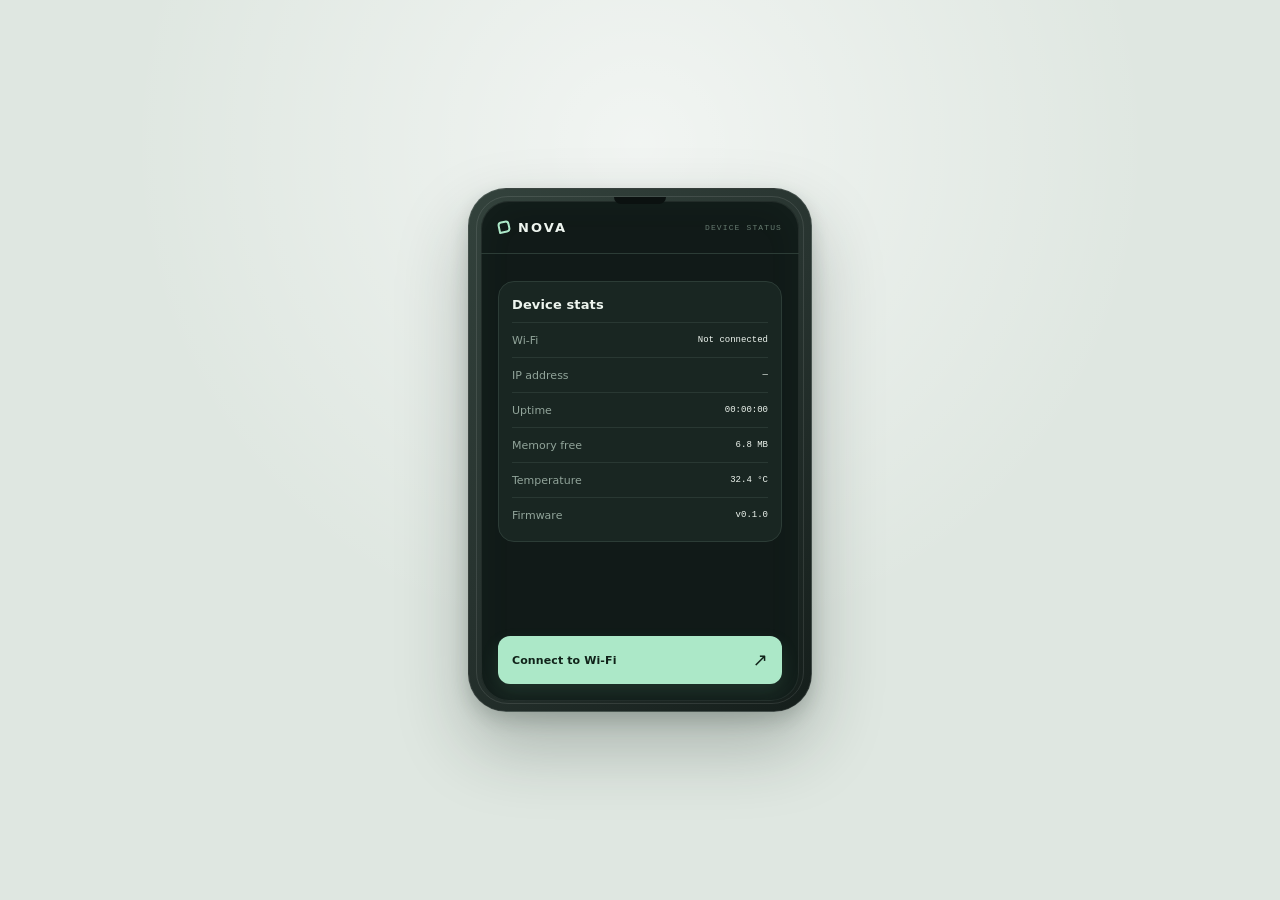
==== commit 73b7687e: "fix(ui-preview): remove nonessential status chrome" ====
--- a/tools/ui-preview/index.html
+++ b/tools/ui-preview/index.html
@@ -17,64 +17,48 @@
               <span class="wordmark-mark" aria-hidden="true"></span>
               <span>NOVA</span>
             </div>
-            <div class="topbar-meta">
-              <span class="topbar-label">DEVICE</span>
-              <time id="clock" datetime="19:17">19:17</time>
-            </div>
+            <span class="topbar-label">DEVICE STATUS</span>
           </header>
 
           <div class="screen-content">
-            <section class="status-hero" aria-labelledby="status-heading">
-              <div class="status-kicker">
-                <span class="status-dot" id="status-dot" aria-hidden="true"></span>
-                <span id="status-label">NOT CONNECTED</span>
-              </div>
-              <h1 id="status-heading">Ready when<br />you are.</h1>
-              <p id="status-copy">Connect NOVA to Wi-Fi to bring this device online.</p>
-            </section>
-
             <section class="stats-card" aria-labelledby="stats-heading">
               <div class="section-heading">
                 <h2 id="stats-heading">Device stats</h2>
-                <span>LIVE</span>
               </div>
               <dl class="stats-list">
                 <div class="stat-row">
                   <dt>Wi-Fi</dt>
-                  <dd id="wifi-value">Not connected</dd>
+                  <dd id="wifi-value"></dd>
                 </div>
                 <div class="stat-row">
                   <dt>IP address</dt>
-                  <dd id="ip-value">—</dd>
+                  <dd id="ip-value"></dd>
                 </div>
                 <div class="stat-row">
                   <dt>Uptime</dt>
-                  <dd id="uptime-value">00:00:00</dd>
+                  <dd id="uptime-value"></dd>
                 </div>
                 <div class="stat-row">
                   <dt>Memory free</dt>
-                  <dd id="memory-value">6.8 MB</dd>
+                  <dd id="memory-value"></dd>
                 </div>
                 <div class="stat-row">
                   <dt>Temperature</dt>
-                  <dd id="temperature-value">32.4 °C</dd>
+                  <dd id="temperature-value"></dd>
                 </div>
                 <div class="stat-row">
                   <dt>Firmware</dt>
-                  <dd id="firmware-value">0.1.0</dd>
+                  <dd id="firmware-value"></dd>
                 </div>
               </dl>
             </section>
-
-            <p class="updated-line">Updated <span id="updated-value">just now</span></p>
           </div>
 
           <footer class="screen-actions">
             <button class="primary-action" id="wifi-action" type="button">
-              <span id="wifi-action-label">Connect to Wi-Fi</span>
+              <span>Connect to Wi-Fi</span>
               <span class="action-arrow" aria-hidden="true">↗</span>
             </button>
-            <p>Local setup · no account required</p>
           </footer>
 
           <section
--- a/tools/ui-preview/styles.css
+++ b/tools/ui-preview/styles.css
@@ -10,9 +10,6 @@
   --muted: #91a49a;
   --faint: #667b70;
   --mint: #ace8c8;
-  --mint-deep: #23533e;
-  --warning: #e4b56d;
-  --radius-lg: 28px;
   --font-sans: Inter, ui-sans-serif, system-ui, -apple-system, BlinkMacSystemFont, "Segoe UI", sans-serif;
   --font-mono: "SFMono-Regular", Consolas, "Liberation Mono", monospace;
 }
@@ -96,18 +93,8 @@
   box-shadow: inset 0 0 0 1px rgba(255, 255, 255, 0.07), inset 0 0 42px rgba(108, 198, 155, 0.04);
 }
 
-.topbar {
-  display: flex;
-  align-items: center;
-  justify-content: space-between;
-  height: 53px;
-  padding: 0 17px;
-  border-bottom: 1px solid var(--screen-line);
-}
-
+.topbar,
 .wordmark,
-.topbar-meta,
-.status-kicker,
 .section-heading,
 .stat-row,
 .sheet-header,
@@ -117,6 +104,13 @@
   align-items: center;
 }
 
+.topbar {
+  justify-content: space-between;
+  height: 53px;
+  padding: 0 17px;
+  border-bottom: 1px solid var(--screen-line);
+}
+
 .wordmark {
   gap: 8px;
   color: var(--text);
@@ -133,98 +127,34 @@
   transform: rotate(-12deg);
 }
 
-.topbar-meta {
-  gap: 9px;
-  color: var(--muted);
-  font-family: var(--font-mono);
-  font-size: 9px;
-  letter-spacing: 0.08em;
-}
-
 .topbar-label {
   color: var(--faint);
+  font-family: var(--font-mono);
   font-size: 8px;
-  letter-spacing: 0.16em;
+  letter-spacing: 0.14em;
 }
 
 .screen-content {
-  padding: 22px 17px 0;
-}
-
-.status-hero {
-  padding: 0 1px;
-}
-
-.status-kicker {
-  gap: 7px;
-  color: var(--muted);
-  font-family: var(--font-mono);
-  font-size: 9px;
-  font-weight: 700;
-  letter-spacing: 0.12em;
-}
-
-.status-dot {
-  width: 7px;
-  height: 7px;
-  border-radius: 50%;
-  background: var(--warning);
-  box-shadow: 0 0 0 4px rgba(228, 181, 109, 0.1);
-}
-
-.status-dot.is-connected {
-  background: var(--mint);
-  box-shadow: 0 0 0 4px rgba(172, 232, 200, 0.1);
-}
-
-h1,
-h2,
-p {
-  margin: 0;
-}
-
-h1 {
-  margin-top: 10px;
-  color: var(--text);
-  font-size: 30px;
-  font-weight: 660;
-  letter-spacing: -0.055em;
-  line-height: 0.96;
-}
-
-.status-hero p {
-  max-width: 242px;
-  margin-top: 11px;
-  color: var(--muted);
-  font-size: 11px;
-  line-height: 1.45;
+  padding: 27px 17px 0;
 }
 
 .stats-card {
-  margin-top: 18px;
-  padding: 12px 13px 9px;
+  padding: 15px 13px 9px;
   border: 1px solid var(--screen-line);
   border-radius: 16px;
   background: var(--screen-raised);
 }
 
 .section-heading {
-  justify-content: space-between;
-  padding-bottom: 8px;
+  padding-bottom: 10px;
 }
 
 .section-heading h2 {
-  color: var(--text);
-  font-size: 11px;
+  margin: 0;
+  color: var(--text);
+  font-size: 13px;
   font-weight: 720;
-  letter-spacing: 0.04em;
-}
-
-.section-heading span {
-  color: var(--mint);
-  font-family: var(--font-mono);
-  font-size: 8px;
-  letter-spacing: 0.14em;
+  letter-spacing: 0.01em;
 }
 
 .stats-list {
@@ -233,7 +163,7 @@
 
 .stat-row {
   justify-content: space-between;
-  min-height: 27px;
+  min-height: 35px;
   border-top: 1px solid rgba(145, 164, 154, 0.14);
   gap: 12px;
 }
@@ -241,7 +171,7 @@
 .stat-row dt,
 .stat-row dd {
   margin: 0;
-  font-size: 10px;
+  font-size: 11px;
 }
 
 .stat-row dt {
@@ -253,25 +183,12 @@
   font-family: var(--font-mono);
   font-size: 9px;
   text-align: right;
-}
-
-.updated-line {
-  margin: 10px 2px 0;
-  color: var(--faint);
-  font-family: var(--font-mono);
-  font-size: 8px;
-  letter-spacing: 0.06em;
-  text-align: right;
-}
-
-.updated-line span {
-  color: var(--muted);
 }
 
 .screen-actions {
   position: absolute;
   right: 17px;
-  bottom: 15px;
+  bottom: 17px;
   left: 17px;
 }
 
@@ -279,7 +196,7 @@
 .connect-button {
   justify-content: space-between;
   width: 100%;
-  min-height: 45px;
+  min-height: 48px;
   padding: 0 14px;
   border: 0;
   border-radius: 12px;
@@ -312,14 +229,6 @@
   line-height: 1;
 }
 
-.screen-actions p {
-  margin-top: 8px;
-  color: var(--faint);
-  font-family: var(--font-mono);
-  font-size: 8px;
-  text-align: center;
-}
-
 .wifi-sheet {
   position: absolute;
   z-index: 4;
@@ -336,6 +245,7 @@
 }
 
 .sheet-kicker {
+  margin: 0;
   color: var(--mint);
   font-family: var(--font-mono);
   font-size: 8px;
@@ -344,7 +254,7 @@
 }
 
 .sheet-header h2 {
-  margin-top: 7px;
+  margin: 7px 0 0;
   font-size: 22px;
   letter-spacing: -0.04em;
 }
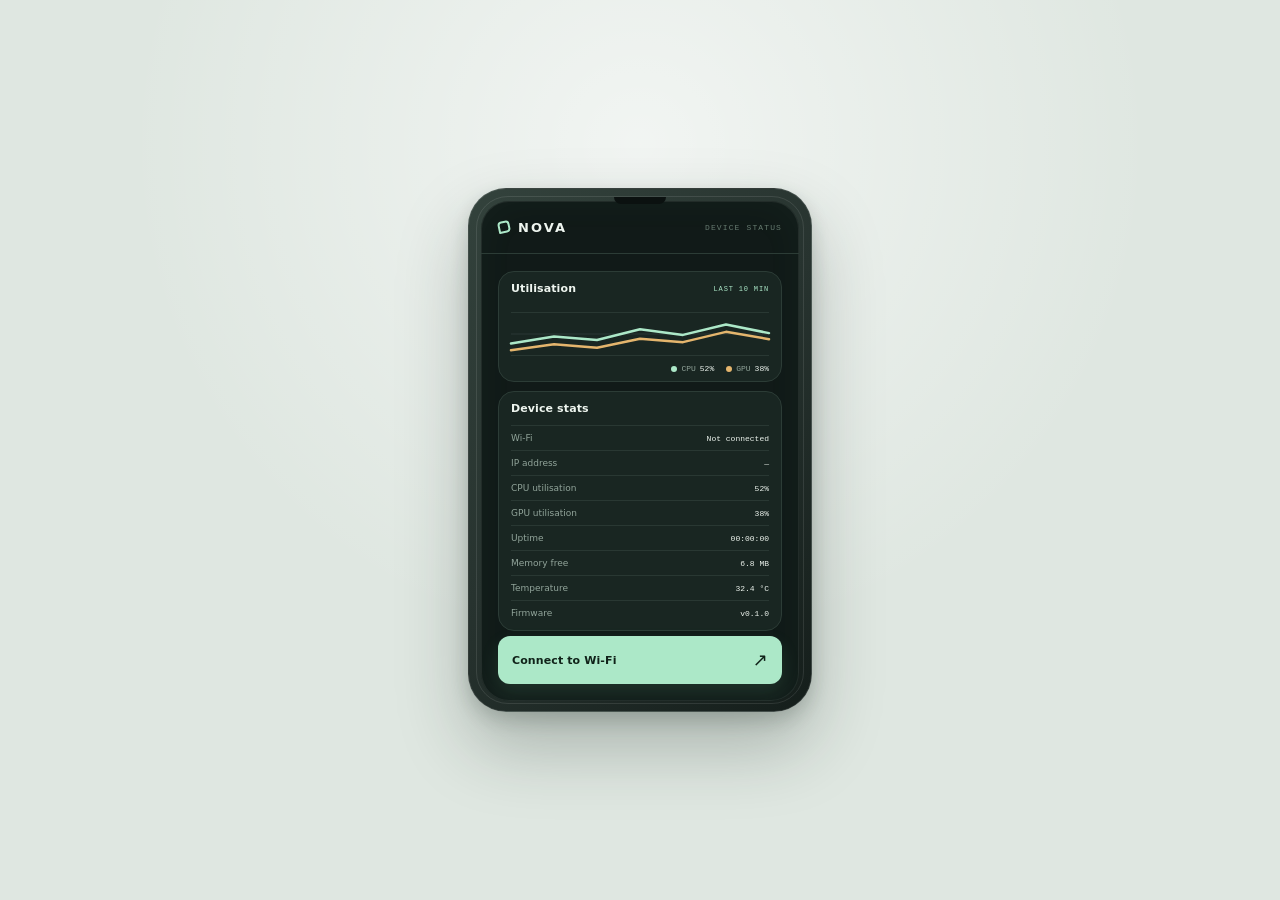
==== commit a8593563: "feat(ui-preview): add cpu gpu telemetry chart" ====
--- a/tools/ui-preview/index.html
+++ b/tools/ui-preview/index.html
@@ -21,6 +21,30 @@
           </header>
 
           <div class="screen-content">
+            <section class="telemetry-card" aria-labelledby="telemetry-heading">
+              <div class="section-heading">
+                <h2 id="telemetry-heading">Utilisation</h2>
+                <span>LAST 10 MIN</span>
+              </div>
+              <svg
+                class="telemetry-chart"
+                id="utilisation-chart"
+                viewBox="0 0 288 64"
+                role="img"
+                aria-label="CPU and GPU utilisation over the last ten minutes"
+              >
+                <line class="chart-grid" x1="0" y1="8" x2="288" y2="8"></line>
+                <line class="chart-grid" x1="0" y1="32" x2="288" y2="32"></line>
+                <line class="chart-grid" x1="0" y1="56" x2="288" y2="56"></line>
+                <polyline class="chart-line cpu-line" id="cpu-line" points=""></polyline>
+                <polyline class="chart-line gpu-line" id="gpu-line" points=""></polyline>
+              </svg>
+              <div class="chart-legend" aria-hidden="true">
+                <span><i class="legend-dot cpu-dot"></i>CPU <strong id="cpu-current"></strong></span>
+                <span><i class="legend-dot gpu-dot"></i>GPU <strong id="gpu-current"></strong></span>
+              </div>
+            </section>
+
             <section class="stats-card" aria-labelledby="stats-heading">
               <div class="section-heading">
                 <h2 id="stats-heading">Device stats</h2>
@@ -33,6 +57,14 @@
                 <div class="stat-row">
                   <dt>IP address</dt>
                   <dd id="ip-value"></dd>
+                </div>
+                <div class="stat-row">
+                  <dt>CPU utilisation</dt>
+                  <dd id="cpu-value"></dd>
+                </div>
+                <div class="stat-row">
+                  <dt>GPU utilisation</dt>
+                  <dd id="gpu-value"></dd>
                 </div>
                 <div class="stat-row">
                   <dt>Uptime</dt>
--- a/tools/ui-preview/styles.css
+++ b/tools/ui-preview/styles.css
@@ -10,6 +10,7 @@
   --muted: #91a49a;
   --faint: #667b70;
   --mint: #ace8c8;
+  --gold: #e4b56d;
   --font-sans: Inter, ui-sans-serif, system-ui, -apple-system, BlinkMacSystemFont, "Segoe UI", sans-serif;
   --font-mono: "SFMono-Regular", Consolas, "Liberation Mono", monospace;
 }
@@ -135,35 +136,115 @@
 }
 
 .screen-content {
-  padding: 27px 17px 0;
-}
-
+  padding: 17px 17px 0;
+}
+
+.telemetry-card,
 .stats-card {
-  padding: 15px 13px 9px;
   border: 1px solid var(--screen-line);
   border-radius: 16px;
   background: var(--screen-raised);
 }
 
+.telemetry-card {
+  padding: 10px 12px 8px;
+}
+
+.stats-card {
+  margin-top: 9px;
+  padding: 10px 12px 5px;
+}
+
 .section-heading {
   padding-bottom: 10px;
+  justify-content: space-between;
 }
 
 .section-heading h2 {
   margin: 0;
   color: var(--text);
-  font-size: 13px;
+  font-size: 11px;
   font-weight: 720;
   letter-spacing: 0.01em;
 }
 
+.section-heading span {
+  color: var(--mint);
+  font-family: var(--font-mono);
+  font-size: 7px;
+  letter-spacing: 0.12em;
+}
+
+.telemetry-chart {
+  display: block;
+  width: 100%;
+  height: 58px;
+  overflow: visible;
+}
+
+.chart-grid {
+  stroke: rgba(145, 164, 154, 0.16);
+  stroke-width: 1;
+}
+
+.chart-line {
+  fill: none;
+  stroke-linecap: round;
+  stroke-linejoin: round;
+  stroke-width: 2.5;
+  vector-effect: non-scaling-stroke;
+}
+
+.cpu-line {
+  stroke: var(--mint);
+}
+
+.gpu-line {
+  stroke: var(--gold);
+}
+
+.chart-legend {
+  display: flex;
+  justify-content: flex-end;
+  gap: 12px;
+  margin-top: 1px;
+  color: var(--muted);
+  font-family: var(--font-mono);
+  font-size: 8px;
+}
+
+.chart-legend span {
+  display: inline-flex;
+  align-items: center;
+  gap: 4px;
+}
+
+.chart-legend strong {
+  color: var(--text);
+  font-weight: 500;
+}
+
+.legend-dot {
+  width: 6px;
+  height: 6px;
+  border-radius: 50%;
+}
+
+.cpu-dot {
+  background: var(--mint);
+}
+
+.gpu-dot {
+  background: var(--gold);
+}
+
 .stats-list {
   margin: 0;
 }
 
 .stat-row {
   justify-content: space-between;
-  min-height: 35px;
+  min-height: 25px;
   border-top: 1px solid rgba(145, 164, 154, 0.14);
   gap: 12px;
 }
@@ -171,7 +252,7 @@
 .stat-row dt,
 .stat-row dd {
   margin: 0;
-  font-size: 11px;
+  font-size: 9px;
 }
 
 .stat-row dt {
@@ -181,7 +262,7 @@
 .stat-row dd {
   color: var(--text);
   font-family: var(--font-mono);
-  font-size: 9px;
+  font-size: 8px;
   text-align: right;
 }
 
